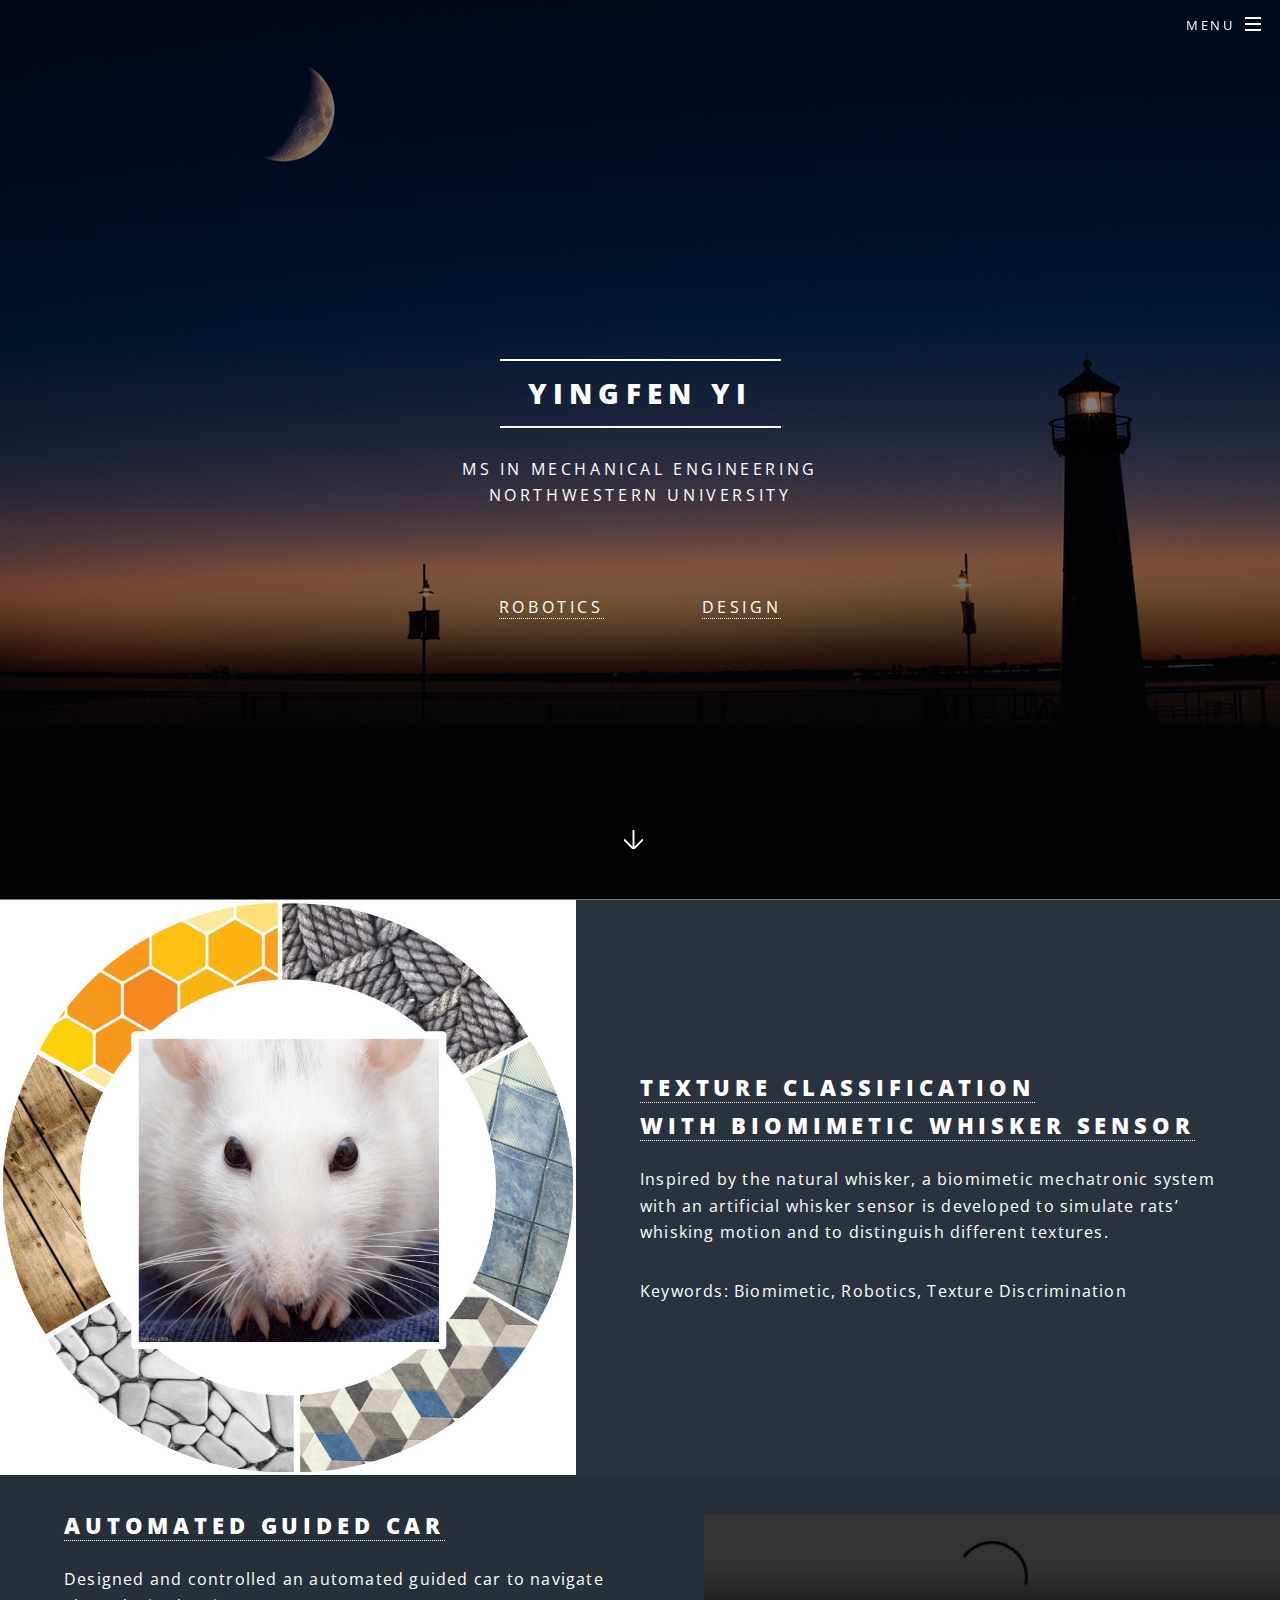
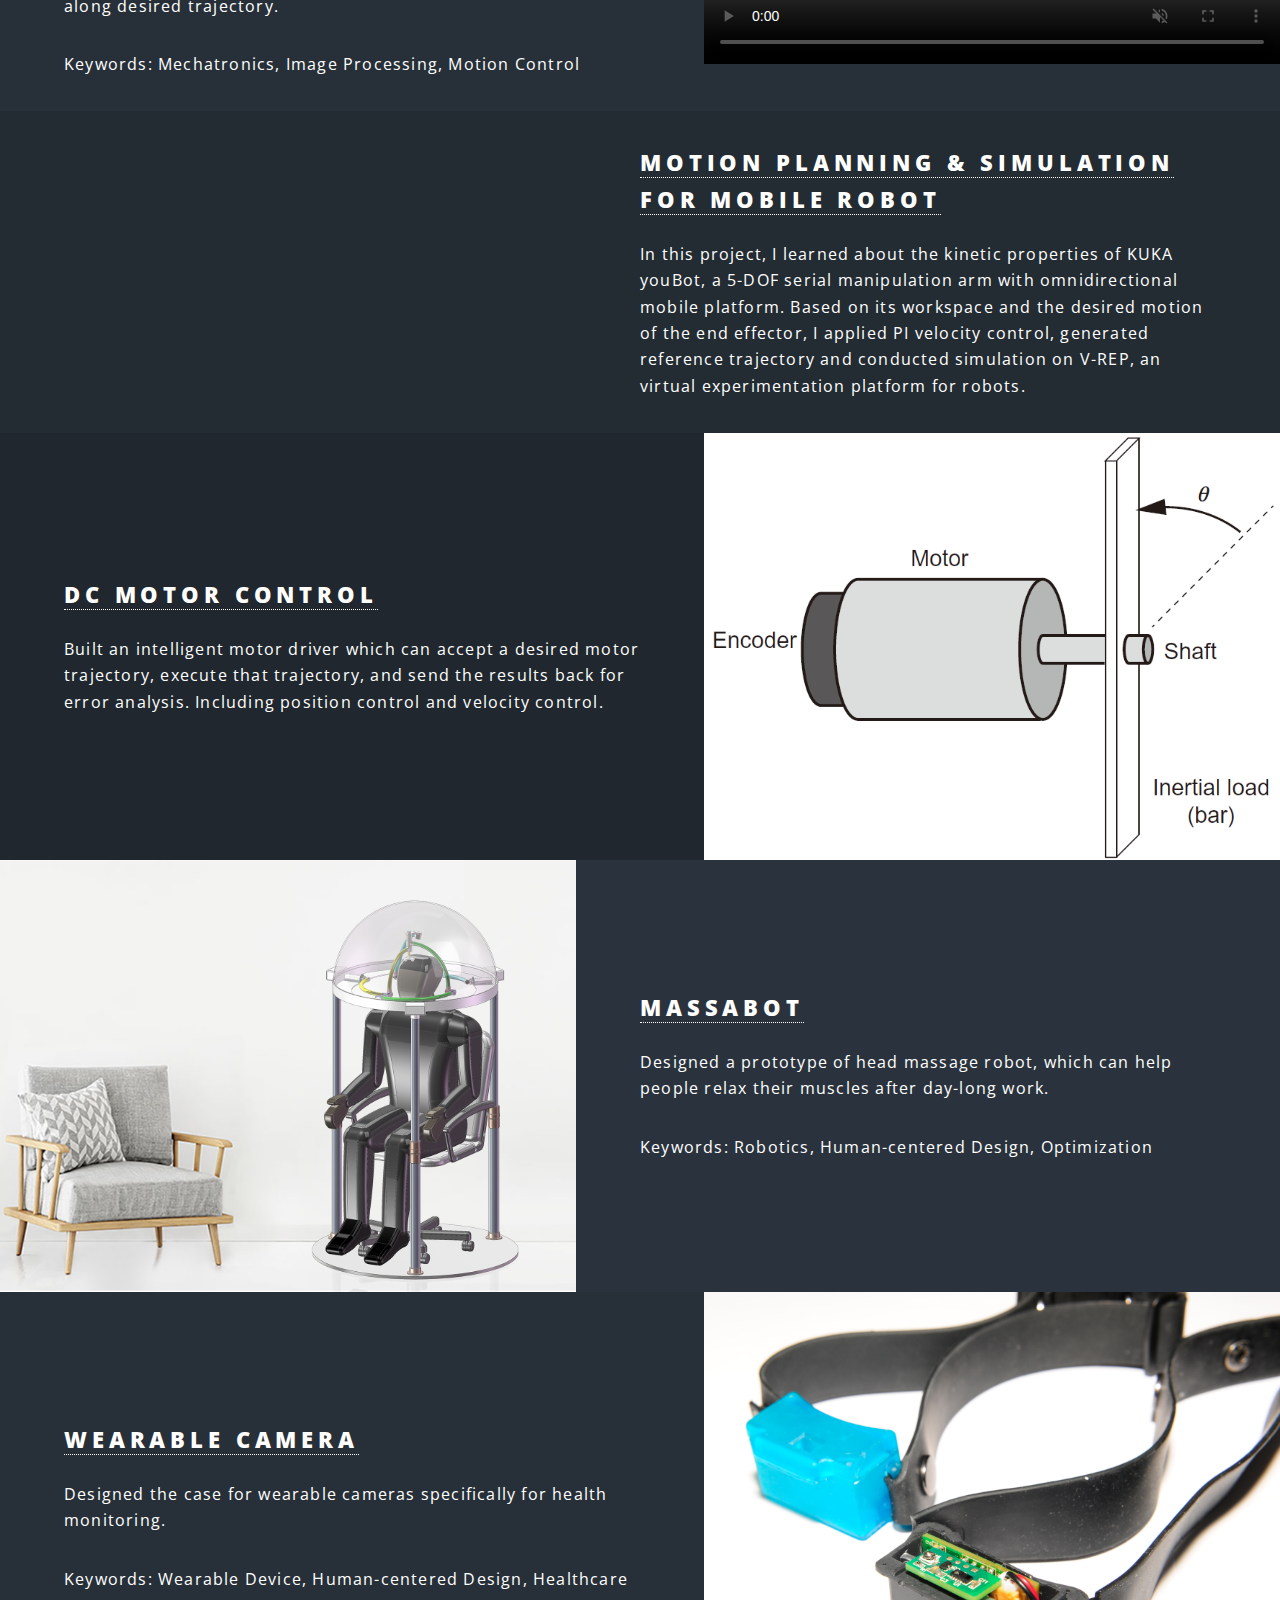
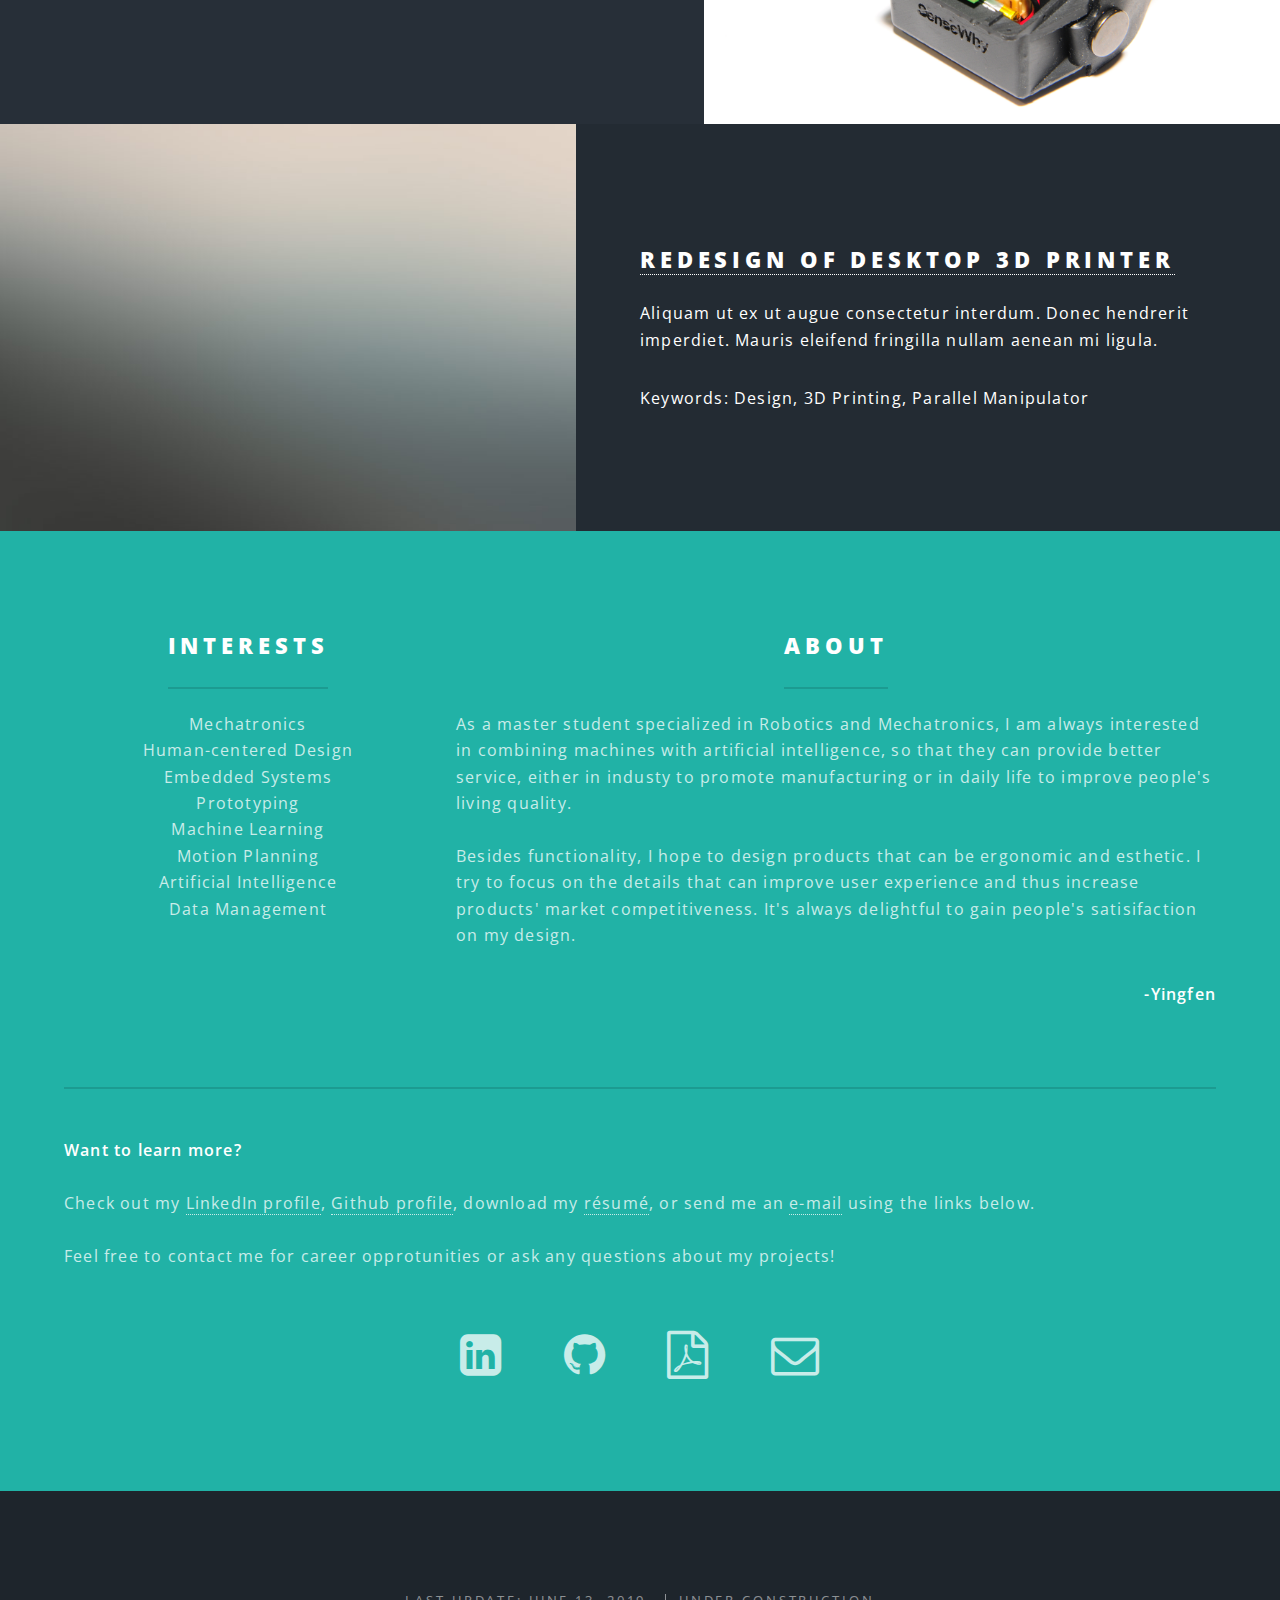
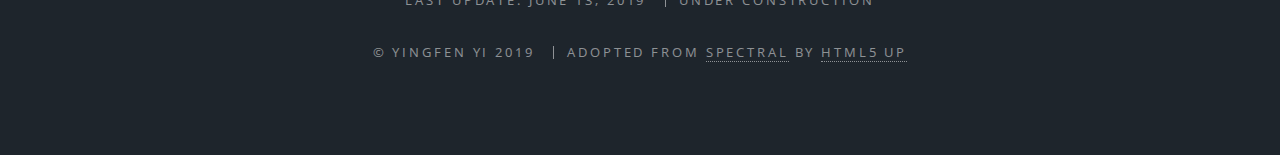
==== index.html @ 93b89b43 "3" ====
<!DOCTYPE HTML>
<!--
	Spectral by HTML5 UP
	html5up.net | @ajlkn
	Free for personal and commercial use under the CCA 3.0 license (html5up.net/license)
-->
<html>
<head>
	<title>Yingfen Yi</title>
	<meta charset="utf-8" />
	<meta name="viewport" content="width=device-width, initial-scale=1, user-scalable=no" />
	<link rel="stylesheet" href="assets/css/main.css" />
	<!-- icon -->
	<link rel="icon" href="images/favicon_blue.ico">
	<noscript><link rel="stylesheet" href="assets/css/noscript.css" /></noscript>
</head>
<body class="landing is-preload">

	<!-- Page Wrapper -->
	<div id="page-wrapper">

		<!-- Header -->
		<header id="header" class="alt">
			<h1><a href="index.html">Yingfen Yi</a></h1>
			<nav id="nav">
				<ul>
					<li class="special">
						<a href="#menu" class="menuToggle"><span>Menu</span></a>
						<div id="menu">
							<ul>
								<li><a href="#banner">Home</a></li>
								<li><a href="#Robo">Robotics</a></li>
								<li><a href="#Design">Design</a></li>
								<li><a href="#About">About</a></li>
								<li><a href="#Contact">Contact</a></li>
							</ul>
						</div>
					</li>
				</ul>
			</nav>
		</header>

		<!-- Banner -->
		<section id="banner">
			<div class="inner">
				<p><br /><br /><br /></p>
				<h2>Yingfen Yi</h2>
				<p>MS in Mechanical Engineering<br />
					<!-- Specilized in Mechatronics and Robotics<br /> -->
					Northwestern University<br /><br /><br />
				</p>
				<p><a href="#Robo">Robotics</a>&emsp;&emsp;&emsp;&emsp;&emsp;<a href="#Design">Design</a>
				</p>
			</div>
			<a href="#Robo" class="more scrolly"></a>
			<!-- <a href="#Design" class="more scrolly">Design</a> -->

		</section>

		<!-- Robo -->
		<section id="Robo" class="wrapper alt style2">
			<section class="spotlight">
				<div class="image"><img src="images/Texture/Cover.jpg" alt="" /></div>
				<div class="content">
					<h2><a href = "Texture.html">Texture Classification<br />
					with Biomimetic Whisker Sensor</a></h2>
					<p>Inspired by the natural whisker, a biomimetic mechatronic system with an artificial whisker sensor is developed to simulate rats’ whisking motion and to distinguish different textures.</p>
					<p>Keywords: Biomimetic, Robotics, Texture Discrimination</p>
				</div>
			</section>
			<section class="spotlight">
				<div class="image">
					<video width="100%" height="100%" controls muted>
						<source src="videos/overview.mp4" type="video/mp4" />
					</video>
				</div>
				<div class="content">
					<h2><a href = "AGV.html">Automated Guided Car</a></h2>
					<p>Designed and controlled an automated guided car to navigate along desired trajectory.</p>
					<p>Keywords: Mechatronics, Image Processing, Motion Control</p>
				</div>
			</section>
			<section class="spotlight">
				<div class="image">
					<iframe width="560" height="315" src="https://www.youtube.com/embed/YaVYAfL2QMs" frameborder="0" allow="accelerometer; autoplay; encrypted-media; gyroscope; picture-in-picture" allowfullscreen></iframe>
				</div>
				<div class="content">
					<h2><a href = "youBot.html">Motion Planning &amp; Simulation<br />for Mobile Robot</a></h2>
					<p>In this project, I learned about the kinetic properties of KUKA youBot, a 5-DOF serial manipulation arm with omnidirectional mobile platform. Based on its workspace and the desired motion of the end effector, I applied PI velocity control, generated reference trajectory and conducted simulation on V-REP, an virtual experimentation platform for robots.</p>
				</div>
			</section>
			<section class="spotlight">
				<div class="image"><img src="images/DC/Schematic.png" alt="" /></div><div class="content">
					<h2><a href = "DC.html">DC Motor Control</a></h2>
					<p>Built an intelligent motor driver which can accept a desired motor trajectory, execute that trajectory, and send the results back for error analysis. Including position control and velocity control.</p>
				</div>
			</section>
		</section>

		<!-- Design -->
		<section id="Design" class="wrapper alt style2">
			<section class="spotlight">
				<div class="image"><img src="images/MassaBot/MassaBot.jpg" alt="" /></div><div class="content">
					<h2><a href = "MassaBot.html">MassaBot</a></h2>
					<p>Designed a prototype of head massage robot, which can help people relax their muscles after day-long work.</p>
					<p>Keywords: Robotics, Human-centered Design, Optimization</p>
				</div>
			</section>
			<section class="spotlight">
				<div class="image"><img src="images/Camera/Cover.jpg" alt="" /></div><div class="content">
					<h2><a href = "Camera.html">Wearable Camera</a></h2>
					<p>Designed the case for wearable cameras specifically for health monitoring.</p>
					<p>Keywords: Wearable Device, Human-centered Design, Healthcare</p>
				</div>
			</section>
			<section class="spotlight">
				<div class="image"><img src="images/pic03.jpg" alt="" /></div><div class="content">
					<h2><a href = "RepRap.html">Redesign of Desktop 3D printer</a></h2>
					<p>Aliquam ut ex ut augue consectetur interdum. Donec hendrerit imperdiet. Mauris eleifend fringilla nullam aenean mi ligula.</p>
					<p>Keywords: Design, 3D Printing, Parallel Manipulator</p>
				</div>
			</section>
		</section>

		<section id="About" class="wrapper style1 special">
			<div class="inner">
				<header class="major">
					<div class="row">
						<div class="col-4 col-12-medium">
							<h2>Interests</h2>
							<p align="center">
								Mechatronics<br>
								Human-centered Design<br>
								Embedded Systems<br>
								Prototyping<br>
								Machine Learning<br>
								Motion Planning<br>
								Artificial Intelligence<br>
								Data Management
							</p>
						</div>
						<div class="col-8 col-12-medium">
							<h2>About</h2>
							<p align="left">
								As a master student specialized in Robotics and Mechatronics, I am always interested in combining machines with artificial intelligence, so that they can provide better service, either in industy to promote manufacturing or in daily life to improve people's living quality. <br><br>
								Besides functionality, I hope to design products that can be ergonomic and esthetic. I try to focus on the details that can improve user experience and thus increase products' market competitiveness. It's always delightful to gain people's satisifaction on my design.
							</p>
							<!-- for better user experience/pleasant to use them -->
							<p align="right"><b>-Yingfen</b></p>
						</div>
					</div>

					<hr />

					<p align="left" id="Contact"><b>Want to learn more?</b><br><br>
						Check out my <a href="https://www.linkedin.com/in/yingfen-yi" target="blank">LinkedIn profile</a>, <a href="https://github.com/YingfenYi/" target="blank">Github profile</a>, download my <a href="Yingfen_Resume.pdf" target="blank">résumé</a>, or send me an <a href="mailto:YingfenYi2019@u.northwestern.edu">e-mail</a> using the links below. <br><br>
						Feel free to contact me for career opprotunities or ask any questions about my projects!
					</p>

				</header>
				<ul class="icons major">
					<li><a href="https://www.linkedin.com/in/yingfen-yi" target="blank" class="icon fa-linkedin-square fa-3x"><span class="label">LinkedIn</span></a></li>
					<li><a href="https://github.com/YingfenYi/" target="blank" class="icon fa-github fa-3x"><span class="label">Github</span></a></li>
					<li><a href="Yingfen_Resume.pdf" target="blank" class="icon fa-file-pdf-o fa-3x"><span class="label">Resume</span></a></li>
					<li><a href="mailto:YingfenYi2019@u.northwestern.edu" class="icon fa-envelope-o fa-3x"><span class="label">Email</span></a></li>
				</ul>
			</div>
		</section>


		<!-- Footer -->
	<footer id="footer"><!-- 
		<ul class="icons">
			<li><a href="https://github.com/YingfenYi/" target="blank" class="icon fa-github fa-lg"><span class="label">Github</span></a></li>
			<li><a href="https://www.linkedin.com/in/yingfen-yi" target="blank" class="icon fa-linkedin fa-lg"><span class="label">LinkedIn</span></a></li>
			<li><a href="mailto:YingfenYi2019@u.northwestern.edu" class="icon fa-envelope-o fa-lg"><span class="label">Email</span></a></li>

		</ul> -->
		<ul class="copyright">
			<li>Last Update: June 13, 2019</li>
			<li>Under Construction</li>
		</ul>
		<ul class="copyright">
			<li>&copy; Yingfen Yi 2019</li>
			<li>Adopted from <a href="https://html5up.net/spectral" target="blank">SPECTRAL</a> by <a href="http://html5up.net" target="blank" >HTML5 UP</a></li>
		</ul>
	</footer>

</div>

<!-- Scripts -->
<script src="assets/js/jquery.min.js"></script>
<script src="assets/js/jquery.scrollex.min.js"></script>
<script src="assets/js/jquery.scrolly.min.js"></script>
<script src="assets/js/browser.min.js"></script>
<script src="assets/js/breakpoints.min.js"></script>
<script src="assets/js/util.js"></script>
<script src="assets/js/main.js"></script>

</body>
</html>
---- assets/css/main.css ----
@import url(font-awesome.min.css);
@import url("https://fonts.googleapis.com/css?family=Open+Sans:400,400italic,600,600italic,800,800italic");

/*
	Spectral by HTML5 UP
	html5up.net | @ajlkn
	Free for personal and commercial use under the CCA 3.0 license (html5up.net/license)
	*/

	html, body, div, span, applet, object,
	iframe, h1, h2, h3, h4, h5, h6, p, blockquote,
	pre, a, abbr, acronym, address, big, cite,
	code, del, dfn, em, img, ins, kbd, q, s, samp,
	small, strike, strong, sub, sup, tt, var, b,
	u, i, center, dl, dt, dd, ol, ul, li, fieldset,
	form, label, legend, table, caption, tbody,
	tfoot, thead, tr, th, td, article, aside,
	canvas, details, embed, figure, figcaption,
	footer, header, hgroup, menu, nav, output, ruby,
	section, summary, time, mark, audio, video {
		margin: 0;
		padding: 0;
		border: 0;
		font-size: 100%;
		font: inherit;
		vertical-align: baseline;}

		article, aside, details, figcaption, figure,
		footer, header, hgroup, menu, nav, section {
			display: block;}

			body {
				line-height: 1;
			}

			ol, ul {
				list-style: none;
			}

			blockquote, q {
				quotes: none;
			}

			blockquote:before, blockquote:after, q:before, q:after {
				content: '';
				content: none;
			}

			table {
				border-collapse: collapse;
				border-spacing: 0;
			}

			body {
				-webkit-text-size-adjust: none;
			}

			mark {
				background-color: transparent;
				color: inherit;
			}

			input::-moz-focus-inner {
				border: 0;
				padding: 0;
			}

			input, select, textarea {
				-moz-appearance: none;
				-webkit-appearance: none;
				-ms-appearance: none;
				appearance: none;
			}

			/* Basic */

			@-ms-viewport {
				width: device-width;
			}

			html {
				box-sizing: border-box;
			}

			*, *:before, *:after {
				box-sizing: inherit;
			}

			body {
				background: #2e3842;
			}

			body.is-preload *, body.is-preload *:before, body.is-preload *:after {
				-moz-animation: none !important;
				-webkit-animation: none !important;
				-ms-animation: none !important;
				animation: none !important;
				-moz-transition: none !important;
				-webkit-transition: none !important;
				-ms-transition: none !important;
				transition: none !important;
			}

			body, input, select, textarea {
				color: #fff;
				font-family: "Open Sans", Helvetica, sans-serif;
				font-size: 15pt;
				font-weight: 400;
				letter-spacing: 0.075em;
				line-height: 1.65em;
			}

			@media screen and (max-width: 1680px) {

				body, input, select, textarea {
					font-size: 13pt;
				}

			}

			@media screen and (max-width: 1280px) {

				body, input, select, textarea {
					font-size: 12pt;
				}

			}

			@media screen and (max-width: 736px) {

				body, input, select, textarea {
					font-size: 11pt;
					letter-spacing: 0.0375em;
				}

			}

			a {
				-moz-transition: color 0.2s ease, border-bottom-color 0.2s ease;
				-webkit-transition: color 0.2s ease, border-bottom-color 0.2s ease;
				-ms-transition: color 0.2s ease, border-bottom-color 0.2s ease;
				transition: color 0.2s ease, border-bottom-color 0.2s ease;
				border-bottom: dotted 1px;
				color: inherit;
				text-decoration: none;
			}

			a:hover {
				border-bottom-color: transparent;
			}

			strong, b {
				color: #fff;
				font-weight: 600;
			}

			em, i {
				font-style: italic;
			}

			p {
				margin: 0 0 2em 0;
			}

			h1, h2, h3, h4, h5, h6 {
				color: #fff;
				font-weight: 800;
				letter-spacing: 0.225em;
				line-height: 1em;
				margin: 0 0 1em 0;
				text-transform: uppercase;
			}

			h1 a, h2 a, h3 a, h4 a, h5 a, h6 a {
				color: inherit;
				text-decoration: none;
			}

			h2 {
				font-size: 1.35em;
				line-height: 1.75em;
			}

			@media screen and (max-width: 736px) {

				h2 {
					font-size: 1.1em;
					line-height: 1.65em;
				}

			}

			h3 {
				font-size: 1.15em;
				line-height: 1.75em;
			}

			@media screen and (max-width: 736px) {

				h3 {
					font-size: 1em;
					line-height: 1.65em;
				}

			}

			h4 {
				font-size: 1em;
				line-height: 1.5em;
			}

			h5 {
				font-size: 0.8em;
				line-height: 1.5em;
			}

			h6 {
				font-size: 0.7em;
				line-height: 1.5em;
			}

			sub {
				font-size: 0.8em;
				position: relative;
				top: 0.5em;
			}

			sup {
				font-size: 0.8em;
				position: relative;
				top: -0.5em;
			}

			hr {
				border: 0;
				border-bottom: solid 2px #fff;
				margin: 3em 0;
			}

			hr.major {
				margin: 4.5em 0;
			}

			blockquote {
				border-left: solid 4px #fff;
				font-style: italic;
				margin: 0 0 2em 0;
				padding: 0.5em 0 0.5em 2em;
			}

			code {
				background: rgba(144, 144, 144, 0.25);
				border-radius: 3px;
				font-family: "Courier New", monospace;
				font-size: 0.9em;
				letter-spacing: 0;
				margin: 0 0.25em;
				padding: 0.25em 0.65em;
			}

			pre {
				-webkit-overflow-scrolling: touch;
				font-family: "Courier New", monospace;
				font-size: 0.9em;
				margin: 0 0 2em 0;
			}

			pre code {
				display: block;
				line-height: 1.75em;
				padding: 1em 1.5em;
				overflow-x: auto;
			}

			.align-left {
				text-align: left;
			}

			.align-center {
				text-align: center;
			}

			.align-right {
				text-align: right;
			}

			/* Row */

			.row {
				display: flex;
				flex-wrap: wrap;
				box-sizing: border-box;
				align-items: stretch;
			}

			.row > * {
				box-sizing: border-box;
			}

			.row.gtr-uniform > * > :last-child {
				margin-bottom: 0;
			}

			.row.aln-left {
				justify-content: flex-start;
			}

			.row.aln-center {
				justify-content: center;
			}

			.row.aln-right {
				justify-content: flex-end;
			}

			.row.aln-top {
				align-items: flex-start;
			}

			.row.aln-middle {
				align-items: center;
			}

			.row.aln-bottom {
				align-items: flex-end;
			}

			.row > .imp {
				order: -1;
			}

			.row > .col-1 {
				width: 8.3333333333%;
			}

			.row > .off-1 {
				margin-left: 8.3333333333%;
			}

			.row > .col-2 {
				width: 16.6666666667%;
			}

			.row > .off-2 {
				margin-left: 16.6666666667%;
			}

			.row > .col-3 {
				width: 25%;
			}

			.row > .off-3 {
				margin-left: 25%;
			}

			.row > .col-4 {
				width: 33.3333333333%;
			}

			.row > .off-4 {
				margin-left: 33.3333333333%;
			}

			.row > .col-5 {
				width: 41.6666666667%;
			}

			.row > .off-5 {
				margin-left: 41.6666666667%;
			}

			.row > .col-6 {
				width: 50%;
			}

			.row > .off-6 {
				margin-left: 50%;
			}

			.row > .col-7 {
				width: 58.3333333333%;
			}

			.row > .off-7 {
				margin-left: 58.3333333333%;
			}

			.row > .col-8 {
				width: 66.6666666667%;
			}

			.row > .off-8 {
				margin-left: 66.6666666667%;
			}

			.row > .col-9 {
				width: 75%;
			}

			.row > .off-9 {
				margin-left: 75%;
			}

			.row > .col-10 {
				width: 83.3333333333%;
			}

			.row > .off-10 {
				margin-left: 83.3333333333%;
			}

			.row > .col-11 {
				width: 91.6666666667%;
			}

			.row > .off-11 {
				margin-left: 91.6666666667%;
			}

			.row > .col-12 {
				width: 100%;
			}

			.row > .off-12 {
				margin-left: 100%;
			}

			.row.gtr-0 {
				margin-top: 0;
				margin-left: 0em;
			}

			.row.gtr-0 > * {
				padding: 0 0 0 0em;
			}

			.row.gtr-0.gtr-uniform {
				margin-top: 0em;
			}

			.row.gtr-0.gtr-uniform > * {
				padding-top: 0em;
			}

			.row.gtr-25 {
				margin-top: 0;
				margin-left: -0.375em;
			}

			.row.gtr-25 > * {
				padding: 0 0 0 0.375em;
			}

			.row.gtr-25.gtr-uniform {
				margin-top: -0.375em;
			}

			.row.gtr-25.gtr-uniform > * {
				padding-top: 0.375em;
			}

			.row.gtr-50 {
				margin-top: 0;
				margin-left: -0.75em;
			}

			.row.gtr-50 > * {
				padding: 0 0 0 0.75em;
			}

			.row.gtr-50.gtr-uniform {
				margin-top: -0.75em;
			}

			.row.gtr-50.gtr-uniform > * {
				padding-top: 0.75em;
			}

			.row {
				margin-top: 0;
				margin-left: -1.5em;
			}

			.row > * {
				padding: 0 0 0 1.5em;
			}

			.row.gtr-uniform {
				margin-top: -1.5em;
			}

			.row.gtr-uniform > * {
				padding-top: 1.5em;
			}

			.row.gtr-150 {
				margin-top: 0;
				margin-left: -2.25em;
			}

			.row.gtr-150 > * {
				padding: 0 0 0 2.25em;
			}

			.row.gtr-150.gtr-uniform {
				margin-top: -2.25em;
			}

			.row.gtr-150.gtr-uniform > * {
				padding-top: 2.25em;
			}

			.row.gtr-200 {
				margin-top: 0;
				margin-left: -3em;
			}

			.row.gtr-200 > * {
				padding: 0 0 0 3em;
			}

			.row.gtr-200.gtr-uniform {
				margin-top: -3em;
			}

			.row.gtr-200.gtr-uniform > * {
				padding-top: 3em;
			}

			@media screen and (max-width: 1680px) {

				.row {
					display: flex;
					flex-wrap: wrap;
					box-sizing: border-box;
					align-items: stretch;
				}

				.row > * {
					box-sizing: border-box;
				}

				.row.gtr-uniform > * > :last-child {
					margin-bottom: 0;
				}

				.row.aln-left {
					justify-content: flex-start;
				}

				.row.aln-center {
					justify-content: center;
				}

				.row.aln-right {
					justify-content: flex-end;
				}

				.row.aln-top {
					align-items: flex-start;
				}

				.row.aln-middle {
					align-items: center;
				}

				.row.aln-bottom {
					align-items: flex-end;
				}

				.row > .imp-xlarge {
					order: -1;
				}

				.row > .col-1-xlarge {
					width: 8.3333333333%;
				}

				.row > .off-1-xlarge {
					margin-left: 8.3333333333%;
				}

				.row > .col-2-xlarge {
					width: 16.6666666667%;
				}

				.row > .off-2-xlarge {
					margin-left: 16.6666666667%;
				}

				.row > .col-3-xlarge {
					width: 25%;
				}

				.row > .off-3-xlarge {
					margin-left: 25%;
				}

				.row > .col-4-xlarge {
					width: 33.3333333333%;
				}

				.row > .off-4-xlarge {
					margin-left: 33.3333333333%;
				}

				.row > .col-5-xlarge {
					width: 41.6666666667%;
				}

				.row > .off-5-xlarge {
					margin-left: 41.6666666667%;
				}

				.row > .col-6-xlarge {
					width: 50%;
				}

				.row > .off-6-xlarge {
					margin-left: 50%;
				}

				.row > .col-7-xlarge {
					width: 58.3333333333%;
				}

				.row > .off-7-xlarge {
					margin-left: 58.3333333333%;
				}

				.row > .col-8-xlarge {
					width: 66.6666666667%;
				}

				.row > .off-8-xlarge {
					margin-left: 66.6666666667%;
				}

				.row > .col-9-xlarge {
					width: 75%;
				}

				.row > .off-9-xlarge {
					margin-left: 75%;
				}

				.row > .col-10-xlarge {
					width: 83.3333333333%;
				}

				.row > .off-10-xlarge {
					margin-left: 83.3333333333%;
				}

				.row > .col-11-xlarge {
					width: 91.6666666667%;
				}

				.row > .off-11-xlarge {
					margin-left: 91.6666666667%;
				}

				.row > .col-12-xlarge {
					width: 100%;
				}

				.row > .off-12-xlarge {
					margin-left: 100%;
				}

				.row.gtr-0 {
					margin-top: 0;
					margin-left: 0em;
				}

				.row.gtr-0 > * {
					padding: 0 0 0 0em;
				}

				.row.gtr-0.gtr-uniform {
					margin-top: 0em;
				}

				.row.gtr-0.gtr-uniform > * {
					padding-top: 0em;
				}

				.row.gtr-25 {
					margin-top: 0;
					margin-left: -0.375em;
				}

				.row.gtr-25 > * {
					padding: 0 0 0 0.375em;
				}

				.row.gtr-25.gtr-uniform {
					margin-top: -0.375em;
				}

				.row.gtr-25.gtr-uniform > * {
					padding-top: 0.375em;
				}

				.row.gtr-50 {
					margin-top: 0;
					margin-left: -0.75em;
				}

				.row.gtr-50 > * {
					padding: 0 0 0 0.75em;
				}

				.row.gtr-50.gtr-uniform {
					margin-top: -0.75em;
				}

				.row.gtr-50.gtr-uniform > * {
					padding-top: 0.75em;
				}

				.row {
					margin-top: 0;
					margin-left: -1.5em;
				}

				.row > * {
					padding: 0 0 0 1.5em;
				}

				.row.gtr-uniform {
					margin-top: -1.5em;
				}

				.row.gtr-uniform > * {
					padding-top: 1.5em;
				}

				.row.gtr-150 {
					margin-top: 0;
					margin-left: -2.25em;
				}

				.row.gtr-150 > * {
					padding: 0 0 0 2.25em;
				}

				.row.gtr-150.gtr-uniform {
					margin-top: -2.25em;
				}

				.row.gtr-150.gtr-uniform > * {
					padding-top: 2.25em;
				}

				.row.gtr-200 {
					margin-top: 0;
					margin-left: -3em;
				}

				.row.gtr-200 > * {
					padding: 0 0 0 3em;
				}

				.row.gtr-200.gtr-uniform {
					margin-top: -3em;
				}

				.row.gtr-200.gtr-uniform > * {
					padding-top: 3em;
				}

			}

			@media screen and (max-width: 1280px) {

				.row {
					display: flex;
					flex-wrap: wrap;
					box-sizing: border-box;
					align-items: stretch;
				}

				.row > * {
					box-sizing: border-box;
				}

				.row.gtr-uniform > * > :last-child {
					margin-bottom: 0;
				}

				.row.aln-left {
					justify-content: flex-start;
				}

				.row.aln-center {
					justify-content: center;
				}

				.row.aln-right {
					justify-content: flex-end;
				}

				.row.aln-top {
					align-items: flex-start;
				}

				.row.aln-middle {
					align-items: center;
				}

				.row.aln-bottom {
					align-items: flex-end;
				}

				.row > .imp-large {
					order: -1;
				}

				.row > .col-1-large {
					width: 8.3333333333%;
				}

				.row > .off-1-large {
					margin-left: 8.3333333333%;
				}

				.row > .col-2-large {
					width: 16.6666666667%;
				}

				.row > .off-2-large {
					margin-left: 16.6666666667%;
				}

				.row > .col-3-large {
					width: 25%;
				}

				.row > .off-3-large {
					margin-left: 25%;
				}

				.row > .col-4-large {
					width: 33.3333333333%;
				}

				.row > .off-4-large {
					margin-left: 33.3333333333%;
				}

				.row > .col-5-large {
					width: 41.6666666667%;
				}

				.row > .off-5-large {
					margin-left: 41.6666666667%;
				}

				.row > .col-6-large {
					width: 50%;
				}

				.row > .off-6-large {
					margin-left: 50%;
				}

				.row > .col-7-large {
					width: 58.3333333333%;
				}

				.row > .off-7-large {
					margin-left: 58.3333333333%;
				}

				.row > .col-8-large {
					width: 66.6666666667%;
				}

				.row > .off-8-large {
					margin-left: 66.6666666667%;
				}

				.row > .col-9-large {
					width: 75%;
				}

				.row > .off-9-large {
					margin-left: 75%;
				}

				.row > .col-10-large {
					width: 83.3333333333%;
				}

				.row > .off-10-large {
					margin-left: 83.3333333333%;
				}

				.row > .col-11-large {
					width: 91.6666666667%;
				}

				.row > .off-11-large {
					margin-left: 91.6666666667%;
				}

				.row > .col-12-large {
					width: 100%;
				}

				.row > .off-12-large {
					margin-left: 100%;
				}

				.row.gtr-0 {
					margin-top: 0;
					margin-left: 0em;
				}

				.row.gtr-0 > * {
					padding: 0 0 0 0em;
				}

				.row.gtr-0.gtr-uniform {
					margin-top: 0em;
				}

				.row.gtr-0.gtr-uniform > * {
					padding-top: 0em;
				}

				.row.gtr-25 {
					margin-top: 0;
					margin-left: -0.375em;
				}

				.row.gtr-25 > * {
					padding: 0 0 0 0.375em;
				}

				.row.gtr-25.gtr-uniform {
					margin-top: -0.375em;
				}

				.row.gtr-25.gtr-uniform > * {
					padding-top: 0.375em;
				}

				.row.gtr-50 {
					margin-top: 0;
					margin-left: -0.75em;
				}

				.row.gtr-50 > * {
					padding: 0 0 0 0.75em;
				}

				.row.gtr-50.gtr-uniform {
					margin-top: -0.75em;
				}

				.row.gtr-50.gtr-uniform > * {
					padding-top: 0.75em;
				}

				.row {
					margin-top: 0;
					margin-left: -1.5em;
				}

				.row > * {
					padding: 0 0 0 1.5em;
				}

				.row.gtr-uniform {
					margin-top: -1.5em;
				}

				.row.gtr-uniform > * {
					padding-top: 1.5em;
				}

				.row.gtr-150 {
					margin-top: 0;
					margin-left: -2.25em;
				}

				.row.gtr-150 > * {
					padding: 0 0 0 2.25em;
				}

				.row.gtr-150.gtr-uniform {
					margin-top: -2.25em;
				}

				.row.gtr-150.gtr-uniform > * {
					padding-top: 2.25em;
				}

				.row.gtr-200 {
					margin-top: 0;
					margin-left: -3em;
				}

				.row.gtr-200 > * {
					padding: 0 0 0 3em;
				}

				.row.gtr-200.gtr-uniform {
					margin-top: -3em;
				}

				.row.gtr-200.gtr-uniform > * {
					padding-top: 3em;
				}

			}

			@media screen and (max-width: 980px) {

				.row {
					display: flex;
					flex-wrap: wrap;
					box-sizing: border-box;
					align-items: stretch;
				}

				.row > * {
					box-sizing: border-box;
				}

				.row.gtr-uniform > * > :last-child {
					margin-bottom: 0;
				}

				.row.aln-left {
					justify-content: flex-start;
				}

				.row.aln-center {
					justify-content: center;
				}

				.row.aln-right {
					justify-content: flex-end;
				}

				.row.aln-top {
					align-items: flex-start;
				}

				.row.aln-middle {
					align-items: center;
				}

				.row.aln-bottom {
					align-items: flex-end;
				}

				.row > .imp-medium {
					order: -1;
				}

				.row > .col-1-medium {
					width: 8.3333333333%;
				}

				.row > .off-1-medium {
					margin-left: 8.3333333333%;
				}

				.row > .col-2-medium {
					width: 16.6666666667%;
				}

				.row > .off-2-medium {
					margin-left: 16.6666666667%;
				}

				.row > .col-3-medium {
					width: 25%;
				}

				.row > .off-3-medium {
					margin-left: 25%;
				}

				.row > .col-4-medium {
					width: 33.3333333333%;
				}

				.row > .off-4-medium {
					margin-left: 33.3333333333%;
				}

				.row > .col-5-medium {
					width: 41.6666666667%;
				}

				.row > .off-5-medium {
					margin-left: 41.6666666667%;
				}

				.row > .col-6-medium {
					width: 50%;
				}

				.row > .off-6-medium {
					margin-left: 50%;
				}

				.row > .col-7-medium {
					width: 58.3333333333%;
				}

				.row > .off-7-medium {
					margin-left: 58.3333333333%;
				}

				.row > .col-8-medium {
					width: 66.6666666667%;
				}

				.row > .off-8-medium {
					margin-left: 66.6666666667%;
				}

				.row > .col-9-medium {
					width: 75%;
				}

				.row > .off-9-medium {
					margin-left: 75%;
				}

				.row > .col-10-medium {
					width: 83.3333333333%;
				}

				.row > .off-10-medium {
					margin-left: 83.3333333333%;
				}

				.row > .col-11-medium {
					width: 91.6666666667%;
				}

				.row > .off-11-medium {
					margin-left: 91.6666666667%;
				}

				.row > .col-12-medium {
					width: 100%;
				}

				.row > .off-12-medium {
					margin-left: 100%;
				}

				.row.gtr-0 {
					margin-top: 0;
					margin-left: 0em;
				}

				.row.gtr-0 > * {
					padding: 0 0 0 0em;
				}

				.row.gtr-0.gtr-uniform {
					margin-top: 0em;
				}

				.row.gtr-0.gtr-uniform > * {
					padding-top: 0em;
				}

				.row.gtr-25 {
					margin-top: 0;
					margin-left: -0.375em;
				}

				.row.gtr-25 > * {
					padding: 0 0 0 0.375em;
				}

				.row.gtr-25.gtr-uniform {
					margin-top: -0.375em;
				}

				.row.gtr-25.gtr-uniform > * {
					padding-top: 0.375em;
				}

				.row.gtr-50 {
					margin-top: 0;
					margin-left: -0.75em;
				}

				.row.gtr-50 > * {
					padding: 0 0 0 0.75em;
				}

				.row.gtr-50.gtr-uniform {
					margin-top: -0.75em;
				}

				.row.gtr-50.gtr-uniform > * {
					padding-top: 0.75em;
				}

				.row {
					margin-top: 0;
					margin-left: -1.5em;
				}

				.row > * {
					padding: 0 0 0 1.5em;
				}

				.row.gtr-uniform {
					margin-top: -1.5em;
				}

				.row.gtr-uniform > * {
					padding-top: 1.5em;
				}

				.row.gtr-150 {
					margin-top: 0;
					margin-left: -2.25em;
				}

				.row.gtr-150 > * {
					padding: 0 0 0 2.25em;
				}

				.row.gtr-150.gtr-uniform {
					margin-top: -2.25em;
				}

				.row.gtr-150.gtr-uniform > * {
					padding-top: 2.25em;
				}

				.row.gtr-200 {
					margin-top: 0;
					margin-left: -3em;
				}

				.row.gtr-200 > * {
					padding: 0 0 0 3em;
				}

				.row.gtr-200.gtr-uniform {
					margin-top: -3em;
				}

				.row.gtr-200.gtr-uniform > * {
					padding-top: 3em;
				}

			}

			@media screen and (max-width: 736px) {

				.row {
					display: flex;
					flex-wrap: wrap;
					box-sizing: border-box;
					align-items: stretch;
				}

				.row > * {
					box-sizing: border-box;
				}

				.row.gtr-uniform > * > :last-child {
					margin-bottom: 0;
				}

				.row.aln-left {
					justify-content: flex-start;
				}

				.row.aln-center {
					justify-content: center;
				}

				.row.aln-right {
					justify-content: flex-end;
				}

				.row.aln-top {
					align-items: flex-start;
				}

				.row.aln-middle {
					align-items: center;
				}

				.row.aln-bottom {
					align-items: flex-end;
				}

				.row > .imp-small {
					order: -1;
				}

				.row > .col-1-small {
					width: 8.3333333333%;
				}

				.row > .off-1-small {
					margin-left: 8.3333333333%;
				}

				.row > .col-2-small {
					width: 16.6666666667%;
				}

				.row > .off-2-small {
					margin-left: 16.6666666667%;
				}

				.row > .col-3-small {
					width: 25%;
				}

				.row > .off-3-small {
					margin-left: 25%;
				}

				.row > .col-4-small {
					width: 33.3333333333%;
				}

				.row > .off-4-small {
					margin-left: 33.3333333333%;
				}

				.row > .col-5-small {
					width: 41.6666666667%;
				}

				.row > .off-5-small {
					margin-left: 41.6666666667%;
				}

				.row > .col-6-small {
					width: 50%;
				}

				.row > .off-6-small {
					margin-left: 50%;
				}

				.row > .col-7-small {
					width: 58.3333333333%;
				}

				.row > .off-7-small {
					margin-left: 58.3333333333%;
				}

				.row > .col-8-small {
					width: 66.6666666667%;
				}

				.row > .off-8-small {
					margin-left: 66.6666666667%;
				}

				.row > .col-9-small {
					width: 75%;
				}

				.row > .off-9-small {
					margin-left: 75%;
				}

				.row > .col-10-small {
					width: 83.3333333333%;
				}

				.row > .off-10-small {
					margin-left: 83.3333333333%;
				}

				.row > .col-11-small {
					width: 91.6666666667%;
				}

				.row > .off-11-small {
					margin-left: 91.6666666667%;
				}

				.row > .col-12-small {
					width: 100%;
				}

				.row > .off-12-small {
					margin-left: 100%;
				}

				.row.gtr-0 {
					margin-top: 0;
					margin-left: 0em;
				}

				.row.gtr-0 > * {
					padding: 0 0 0 0em;
				}

				.row.gtr-0.gtr-uniform {
					margin-top: 0em;
				}

				.row.gtr-0.gtr-uniform > * {
					padding-top: 0em;
				}

				.row.gtr-25 {
					margin-top: 0;
					margin-left: -0.375em;
				}

				.row.gtr-25 > * {
					padding: 0 0 0 0.375em;
				}

				.row.gtr-25.gtr-uniform {
					margin-top: -0.375em;
				}

				.row.gtr-25.gtr-uniform > * {
					padding-top: 0.375em;
				}

				.row.gtr-50 {
					margin-top: 0;
					margin-left: -0.75em;
				}

				.row.gtr-50 > * {
					padding: 0 0 0 0.75em;
				}

				.row.gtr-50.gtr-uniform {
					margin-top: -0.75em;
				}

				.row.gtr-50.gtr-uniform > * {
					padding-top: 0.75em;
				}

				.row {
					margin-top: 0;
					margin-left: -1.5em;
				}

				.row > * {
					padding: 0 0 0 1.5em;
				}

				.row.gtr-uniform {
					margin-top: -1.5em;
				}

				.row.gtr-uniform > * {
					padding-top: 1.5em;
				}

				.row.gtr-150 {
					margin-top: 0;
					margin-left: -2.25em;
				}

				.row.gtr-150 > * {
					padding: 0 0 0 2.25em;
				}

				.row.gtr-150.gtr-uniform {
					margin-top: -2.25em;
				}

				.row.gtr-150.gtr-uniform > * {
					padding-top: 2.25em;
				}

				.row.gtr-200 {
					margin-top: 0;
					margin-left: -3em;
				}

				.row.gtr-200 > * {
					padding: 0 0 0 3em;
				}

				.row.gtr-200.gtr-uniform {
					margin-top: -3em;
				}

				.row.gtr-200.gtr-uniform > * {
					padding-top: 3em;
				}

			}

			@media screen and (max-width: 480px) {

				.row {
					display: flex;
					flex-wrap: wrap;
					box-sizing: border-box;
					align-items: stretch;
				}

				.row > * {
					box-sizing: border-box;
				}

				.row.gtr-uniform > * > :last-child {
					margin-bottom: 0;
				}

				.row.aln-left {
					justify-content: flex-start;
				}

				.row.aln-center {
					justify-content: center;
				}

				.row.aln-right {
					justify-content: flex-end;
				}

				.row.aln-top {
					align-items: flex-start;
				}

				.row.aln-middle {
					align-items: center;
				}

				.row.aln-bottom {
					align-items: flex-end;
				}

				.row > .imp-xsmall {
					order: -1;
				}

				.row > .col-1-xsmall {
					width: 8.3333333333%;
				}

				.row > .off-1-xsmall {
					margin-left: 8.3333333333%;
				}

				.row > .col-2-xsmall {
					width: 16.6666666667%;
				}

				.row > .off-2-xsmall {
					margin-left: 16.6666666667%;
				}

				.row > .col-3-xsmall {
					width: 25%;
				}

				.row > .off-3-xsmall {
					margin-left: 25%;
				}

				.row > .col-4-xsmall {
					width: 33.3333333333%;
				}

				.row > .off-4-xsmall {
					margin-left: 33.3333333333%;
				}

				.row > .col-5-xsmall {
					width: 41.6666666667%;
				}

				.row > .off-5-xsmall {
					margin-left: 41.6666666667%;
				}

				.row > .col-6-xsmall {
					width: 50%;
				}

				.row > .off-6-xsmall {
					margin-left: 50%;
				}

				.row > .col-7-xsmall {
					width: 58.3333333333%;
				}

				.row > .off-7-xsmall {
					margin-left: 58.3333333333%;
				}

				.row > .col-8-xsmall {
					width: 66.6666666667%;
				}

				.row > .off-8-xsmall {
					margin-left: 66.6666666667%;
				}

				.row > .col-9-xsmall {
					width: 75%;
				}

				.row > .off-9-xsmall {
					margin-left: 75%;
				}

				.row > .col-10-xsmall {
					width: 83.3333333333%;
				}

				.row > .off-10-xsmall {
					margin-left: 83.3333333333%;
				}

				.row > .col-11-xsmall {
					width: 91.6666666667%;
				}

				.row > .off-11-xsmall {
					margin-left: 91.6666666667%;
				}

				.row > .col-12-xsmall {
					width: 100%;
				}

				.row > .off-12-xsmall {
					margin-left: 100%;
				}

				.row.gtr-0 {
					margin-top: 0;
					margin-left: 0em;
				}

				.row.gtr-0 > * {
					padding: 0 0 0 0em;
				}

				.row.gtr-0.gtr-uniform {
					margin-top: 0em;
				}

				.row.gtr-0.gtr-uniform > * {
					padding-top: 0em;
				}

				.row.gtr-25 {
					margin-top: 0;
					margin-left: -0.375em;
				}

				.row.gtr-25 > * {
					padding: 0 0 0 0.375em;
				}

				.row.gtr-25.gtr-uniform {
					margin-top: -0.375em;
				}

				.row.gtr-25.gtr-uniform > * {
					padding-top: 0.375em;
				}

				.row.gtr-50 {
					margin-top: 0;
					margin-left: -0.75em;
				}

				.row.gtr-50 > * {
					padding: 0 0 0 0.75em;
				}

				.row.gtr-50.gtr-uniform {
					margin-top: -0.75em;
				}

				.row.gtr-50.gtr-uniform > * {
					padding-top: 0.75em;
				}

				.row {
					margin-top: 0;
					margin-left: -1.5em;
				}

				.row > * {
					padding: 0 0 0 1.5em;
				}

				.row.gtr-uniform {
					margin-top: -1.5em;
				}

				.row.gtr-uniform > * {
					padding-top: 1.5em;
				}

				.row.gtr-150 {
					margin-top: 0;
					margin-left: -2.25em;
				}

				.row.gtr-150 > * {
					padding: 0 0 0 2.25em;
				}

				.row.gtr-150.gtr-uniform {
					margin-top: -2.25em;
				}

				.row.gtr-150.gtr-uniform > * {
					padding-top: 2.25em;
				}

				.row.gtr-200 {
					margin-top: 0;
					margin-left: -3em;
				}

				.row.gtr-200 > * {
					padding: 0 0 0 3em;
				}

				.row.gtr-200.gtr-uniform {
					margin-top: -3em;
				}

				.row.gtr-200.gtr-uniform > * {
					padding-top: 3em;
				}

			}

			/* Section/Article */

			section.special, article.special {
				text-align: center;
			}

			header p {
				color: rgba(255, 255, 255, 0.5);
				position: relative;
				top: -0.25em;
			}

			header h3 + p {
				font-size: 1.1em;
			}

			header h4 + p,
			header h5 + p,
			header h6 + p {
				font-size: 0.9em;
			}

			header.major {
				margin: 0 0 3.5em 0;
			}

			header.major h2, header.major h3, header.major h4, header.major h5, header.major h6 {
				border-bottom: solid 2px #fff;
				display: inline-block;
				padding-bottom: 1em;
				position: relative;
			}

			header.major h2:after, header.major h3:after, header.major h4:after, header.major h5:after, header.major h6:after {
				content: '';
				display: block;
				height: 1px;
			}

			header.major p {
				color: #fff;
				top: 0;
			}

			@media screen and (max-width: 736px) {

				header.major {
					margin: 0 0 2em 0;
				}

			}

			@media screen and (max-width: 980px) {

				header br {
					display: none;
				}

			}

			/* Form */

			form {
				margin: 0 0 2em 0;
			}

			label {
				color: #fff;
				display: block;
				font-size: 0.9em;
				font-weight: 600;
				margin: 0 0 1em 0;
			}

			input[type="text"],
			input[type="password"],
			input[type="email"],
			select,
			textarea {
				-moz-appearance: none;
				-webkit-appearance: none;
				-ms-appearance: none;
				appearance: none;
				background-color: rgba(144, 144, 144, 0.25);
				border-radius: 3px;
				border: none;
				color: inherit;
				display: block;
				outline: 0;
				padding: 0 1em;
				text-decoration: none;
				width: 100%;
			}

			input[type="text"]:invalid,
			input[type="password"]:invalid,
			input[type="email"]:invalid,
			select:invalid,
			textarea:invalid {
				box-shadow: none;
			}

			input[type="text"]:focus,
			input[type="password"]:focus,
			input[type="email"]:focus,
			select:focus,
			textarea:focus {
				box-shadow: 0 0 0 2px #21b2a6;
			}

			select {
				background-size: 1.25em;
				background-repeat: no-repeat;
				background-position: calc(100% - 1em) center;
				height: 2.75em;
				padding-right: 2.75em;
				text-overflow: ellipsis;
			}

			select:focus::-ms-value {
				background-color: transparent;
			}

			select::-ms-expand {
				display: none;
			}

			input[type="text"],
			input[type="password"],
			input[type="email"],
			select {
				height: 2.75em;
			}

			textarea {
				padding: 0.75em 1em;
			}

			input[type="checkbox"],
			input[type="radio"] {
				-moz-appearance: none;
				-webkit-appearance: none;
				-ms-appearance: none;
				appearance: none;
				display: block;
				float: left;
				margin-right: -2em;
				opacity: 0;
				width: 1em;
				z-index: -1;
			}

			input[type="checkbox"] + label,
			input[type="radio"] + label {
				text-decoration: none;
				color: #fff;
				cursor: pointer;
				display: inline-block;
				font-size: 1em;
				font-weight: 400;
				padding-left: 2.4em;
				padding-right: 0.75em;
				position: relative;
			}

			input[type="checkbox"] + label:before,
			input[type="radio"] + label:before {
				-moz-osx-font-smoothing: grayscale;
				-webkit-font-smoothing: antialiased;
				font-family: FontAwesome;
				font-style: normal;
				font-weight: normal;
				text-transform: none !important;
			}

			input[type="checkbox"] + label:before,
			input[type="radio"] + label:before {
				background: rgba(144, 144, 144, 0.25);
				border-radius: 3px;
				content: '';
				display: inline-block;
				height: 1.65em;
				left: 0;
				line-height: 1.58125em;
				position: absolute;
				text-align: center;
				top: 0;
				width: 1.65em;
			}

			input[type="checkbox"]:checked + label:before,
			input[type="radio"]:checked + label:before {
				background: #2e3842;
				color: #fff;
				content: '\f00c';
			}

			input[type="checkbox"]:focus + label:before,
			input[type="radio"]:focus + label:before {
				box-shadow: 0 0 0 2px #21b2a6;
			}

			input[type="checkbox"] + label:before {
				border-radius: 3px;
			}

			input[type="radio"] + label:before {
				border-radius: 100%;
			}

			::-webkit-input-placeholder {
				color: rgba(255, 255, 255, 0.5) !important;
				opacity: 1.0;
			}

			:-moz-placeholder {
				color: rgba(255, 255, 255, 0.5) !important;
				opacity: 1.0;
			}

			::-moz-placeholder {
				color: rgba(255, 255, 255, 0.5) !important;
				opacity: 1.0;
			}

			:-ms-input-placeholder {
				color: rgba(255, 255, 255, 0.5) !important;
				opacity: 1.0;
			}

			/* Box */

			.box {
				border-radius: 3px;
				border: solid 2px #fff;
				margin-bottom: 2em;
				padding: 1.5em;
			}

			.box > :last-child,
			.box > :last-child > :last-child,
			.box > :last-child > :last-child > :last-child {
				margin-bottom: 0;
			}

			.box.alt {
				border: 0;
				border-radius: 0;
				padding: 0;
			}

			/* Icon */

			.icon {
				text-decoration: none;
				border-bottom: none;
				position: relative;
			}

			.icon:before {
				-moz-osx-font-smoothing: grayscale;
				-webkit-font-smoothing: antialiased;
				font-family: FontAwesome;
				font-style: normal;
				font-weight: normal;
				text-transform: none !important;
			}

			.icon > .label {
				display: none;
			}

			.icon.major {
				-moz-transform: rotate(-45deg);
				-webkit-transform: rotate(-45deg);
				-ms-transform: rotate(-45deg);
				transform: rotate(-45deg);
				border-radius: 3px;
				border: solid 2px #fff;
				display: inline-block;
				font-size: 1.35em;
				height: calc(3em + 2px);
				line-height: 3em;
				text-align: center;
				width: calc(3em + 2px);
			}

			.icon.major:before {
				-moz-transform: rotate(45deg);
				-webkit-transform: rotate(45deg);
				-ms-transform: rotate(45deg);
				transform: rotate(45deg);
				display: inline-block;
				font-size: 1.5em;
			}

			@media screen and (max-width: 736px) {

				.icon.major {
					font-size: 1em;
				}

			}

			.icon.style1 {
				color: #00ffcc;
			}

			.icon.style2 {
				color: #00f0ff;
			}

			.icon.style3 {
				color: #76ddff;
			}

			/* Image */

			.image {
				border-radius: 3px;
				border: 0;
				display: inline-block;
				position: relative;
			}

			.image img {
				border-radius: 3px;
				display: block;
			}

			.image.left {
				float: left;
				margin: 0 2em 2em 0;
				top: 0.25em;
			}

			.image.right {
				float: right;
				margin: 0 0 2em 2em;
				top: 0.25em;
			}

			.image.left, .image.right {
				max-width: 40%;
			}

			.image.left img, .image.right img {
				width: 100%;
			}

			.image.fit {
				display: block;
				margin: 0 0 2em 0;
				width: 100%;
			}

			.image.fit img {
				width: 100%;
			}

			/* List */

			ol {
				list-style: decimal;
				margin: 0 0 2em 0;
				padding-left: 1.25em;
			}

			ol li {
				padding-left: 0.25em;
			}

			ul {
				list-style: disc;
				margin: 0 0 2em 0;
				padding-left: 1em;
			}

			ul li {
				padding-left: 0.5em;
			}

			ul.alt {
				list-style: none;
				padding-left: 0;
			}

			ul.alt li {
				border-top: solid 1px #fff;
				padding: 0.5em 0;
			}

			ul.alt li:first-child {
				border-top: 0;
				padding-top: 0;
			}

			dl {
				margin: 0 0 2em 0;
			}

			/* Actions */

			ul.actions {
				display: -moz-flex;
				display: -webkit-flex;
				display: -ms-flex;
				display: flex;
				cursor: default;
				list-style: none;
				margin-left: -1em;
				padding-left: 0;
			}

			ul.actions li {
				padding: 0 0 0 1em;
				vertical-align: middle;
			}

			ul.actions.special {
				-moz-justify-content: center;
				-webkit-justify-content: center;
				-ms-justify-content: center;
				justify-content: center;
				width: 100%;
				margin-left: 0;
			}

			ul.actions.special li:first-child {
				padding-left: 0;
			}

			ul.actions.stacked {
				-moz-flex-direction: column;
				-webkit-flex-direction: column;
				-ms-flex-direction: column;
				flex-direction: column;
				margin-left: 0;
			}

			ul.actions.stacked li {
				padding: 1em 0 0 0;
			}

			ul.actions.stacked li:first-child {
				padding-top: 0;
			}

			ul.actions.fit {
				width: calc(100% + 1em);
			}

			ul.actions.fit li {
				-moz-flex-grow: 1;
				-webkit-flex-grow: 1;
				-ms-flex-grow: 1;
				flex-grow: 1;
				-moz-flex-shrink: 1;
				-webkit-flex-shrink: 1;
				-ms-flex-shrink: 1;
				flex-shrink: 1;
				width: 100%;
			}

			ul.actions.fit li > * {
				width: 100%;
			}

			ul.actions.fit.stacked {
				width: 100%;
			}

			@media screen and (max-width: 480px) {

				ul.actions:not(.fixed) {
					-moz-flex-direction: column;
					-webkit-flex-direction: column;
					-ms-flex-direction: column;
					flex-direction: column;
					margin-left: 0;
					width: 100% !important;
				}

				ul.actions:not(.fixed) li {
					-moz-flex-grow: 1;
					-webkit-flex-grow: 1;
					-ms-flex-grow: 1;
					flex-grow: 1;
					-moz-flex-shrink: 1;
					-webkit-flex-shrink: 1;
					-ms-flex-shrink: 1;
					flex-shrink: 1;
					padding: 1em 0 0 0;
					text-align: center;
					width: 100%;
				}

				ul.actions:not(.fixed) li > * {
					width: 100%;
				}

				ul.actions:not(.fixed) li:first-child {
					padding-top: 0;
				}

				ul.actions:not(.fixed) li input[type="submit"],
				ul.actions:not(.fixed) li input[type="reset"],
				ul.actions:not(.fixed) li input[type="button"],
				ul.actions:not(.fixed) li button,
				ul.actions:not(.fixed) li .button {
					width: 100%;
				}

				ul.actions:not(.fixed) li input[type="submit"].icon:before,
				ul.actions:not(.fixed) li input[type="reset"].icon:before,
				ul.actions:not(.fixed) li input[type="button"].icon:before,
				ul.actions:not(.fixed) li button.icon:before,
				ul.actions:not(.fixed) li .button.icon:before {
					margin-left: -0.5em;
				}

			}

			/* Icons */

			ul.icons {
				cursor: default;
				list-style: none;
				padding-left: 0;
			}

			ul.icons li {
				display: inline-block;
				padding: 0 1em 0 0;
			}

			ul.icons li:last-child {
				padding-right: 0 !important;
			}

			ul.icons.major {
				padding: 1em 0;
			}

			ul.icons.major li {
				padding-right: 3.5em;
			}

			@media screen and (max-width: 736px) {

				ul.icons.major li {
					padding: 0 1em !important;
				}

			}

			/* Table */

			.table-wrapper {
				-webkit-overflow-scrolling: touch;
				overflow-x: auto;
			}

			table {
				margin: 0 0 2em 0;
				width: 100%;
			}

			table tbody tr {
				border: solid 1px #fff;
				border-left: 0;
				border-right: 0;
			}

			table tbody tr:nth-child(2n + 1) {
				background-color: rgba(144, 144, 144, 0.25);
			}

			table td {
				padding: 0.75em 0.75em;
			}

			table th {
				color: #fff;
				font-size: 0.9em;
				font-weight: 600;
				padding: 0 0.75em 0.75em 0.75em;
				text-align: left;
			}

			table thead {
				border-bottom: solid 2px #fff;
			}

			table tfoot {
				border-top: solid 2px #fff;
			}

			table.alt {
				border-collapse: separate;
			}

			table.alt tbody tr td {
				border: solid 1px #fff;
				border-left-width: 0;
				border-top-width: 0;
			}

			table.alt tbody tr td:first-child {
				border-left-width: 1px;
			}

			table.alt tbody tr:first-child td {
				border-top-width: 1px;
			}

			table.alt thead {
				border-bottom: 0;
			}

			table.alt tfoot {
				border-top: 0;
			}

			/* Button */

			input[type="submit"],
			input[type="reset"],
			input[type="button"],
			button,
			.button {
				-moz-appearance: none;
				-webkit-appearance: none;
				-ms-appearance: none;
				appearance: none;
				-moz-transition: background-color 0.2s ease-in-out, color 0.2s ease-in-out;
				-webkit-transition: background-color 0.2s ease-in-out, color 0.2s ease-in-out;
				-ms-transition: background-color 0.2s ease-in-out, color 0.2s ease-in-out;
				transition: background-color 0.2s ease-in-out, color 0.2s ease-in-out;
				background-color: transparent;
				border-radius: 3px;
				border: 0;
				box-shadow: inset 0 0 0 2px #fff;
				color: #fff;
				cursor: pointer;
				display: inline-block;
				font-size: 0.8em;
				font-weight: 600;
				height: 3.125em;
				letter-spacing: 0.225em;
				line-height: 3.125em;
				max-width: 30em;
				padding: 0 2.75em;
				text-align: center;
				text-decoration: none;
				text-transform: uppercase;
				white-space: nowrap;
				overflow: hidden;
				text-overflow: ellipsis;
			}

			input[type="submit"]:hover,
			input[type="reset"]:hover,
			input[type="button"]:hover,
			button:hover,
			.button:hover {
				background-color: rgba(144, 144, 144, 0.25);
			}

			input[type="submit"]:active,
			input[type="reset"]:active,
			input[type="button"]:active,
			button:active,
			.button:active {
				background-color: rgba(144, 144, 144, 0.5);
			}

			input[type="submit"].icon:before,
			input[type="reset"].icon:before,
			input[type="button"].icon:before,
			button.icon:before,
			.button.icon:before {
				margin-right: 0.5em;
			}

			input[type="submit"].fit,
			input[type="reset"].fit,
			input[type="button"].fit,
			button.fit,
			.button.fit {
				width: 100%;
			}

			input[type="submit"].small,
			input[type="reset"].small,
			input[type="button"].small,
			button.small,
			.button.small {
				font-size: 0.8em;
			}

			input[type="submit"].large,
			input[type="reset"].large,
			input[type="button"].large,
			button.large,
			.button.large {
				font-size: 1.35em;
			}

			input[type="submit"].primary,
			input[type="reset"].primary,
			input[type="button"].primary,
			button.primary,
			.button.primary {
				background-color: #ed4933;
				box-shadow: none !important;
				color: #ffffff !important;
			}

			input[type="submit"].primary:hover,
			input[type="reset"].primary:hover,
			input[type="button"].primary:hover,
			button.primary:hover,
			.button.primary:hover {
				background-color: #ef5e4a !important;
			}

			input[type="submit"].primary:active,
			input[type="reset"].primary:active,
			input[type="button"].primary:active,
			button.primary:active,
			.button.primary:active {
				background-color: #eb341c !important;
			}

			input[type="submit"].disabled, input[type="submit"]:disabled,
			input[type="reset"].disabled,
			input[type="reset"]:disabled,
			input[type="button"].disabled,
			input[type="button"]:disabled,
			button.disabled,
			button:disabled,
			.button.disabled,
			.button:disabled {
				pointer-events: none;
				opacity: 0.25;
			}

			@media screen and (max-width: 736px) {

				input[type="submit"],
				input[type="reset"],
				input[type="button"],
				button,
				.button {
					height: 3.75em;
					line-height: 3.75em;
				}

			}

			/* Features */

			.features {
				display: -moz-flex;
				display: -webkit-flex;
				display: -ms-flex;
				display: flex;
				-moz-flex-wrap: wrap;
				-webkit-flex-wrap: wrap;
				-ms-flex-wrap: wrap;
				flex-wrap: wrap;
				-moz-justify-content: center;
				-webkit-justify-content: center;
				-ms-justify-content: center;
				justify-content: center;
				list-style: none;
				padding: 0;
				width: 100%;
			}

			.features li {
				padding: 4em 4em 2em 6em ;
				display: block;
				position: relative;
				text-align: left;
				width: 50%;
			}

			.features li:nth-child(1) {
				background-color: rgba(0, 0, 0, 0.035);
			}

			.features li:nth-child(2) {
				background-color: rgba(0, 0, 0, 0.07);
			}

			.features li:nth-child(3) {
				background-color: rgba(0, 0, 0, 0.105);
			}

			.features li:nth-child(4) {
				background-color: rgba(0, 0, 0, 0.14);
			}

			.features li:nth-child(5) {
				background-color: rgba(0, 0, 0, 0.175);
			}

			.features li:nth-child(6) {
				background-color: rgba(0, 0, 0, 0.21);
			}

			.features li:nth-child(7) {
				background-color: rgba(0, 0, 0, 0.245);
			}

			.features li:nth-child(8) {
				background-color: rgba(0, 0, 0, 0.28);
			}

			.features li:nth-child(9) {
				background-color: rgba(0, 0, 0, 0.315);
			}

			.features li:nth-child(10) {
				background-color: rgba(0, 0, 0, 0.35);
			}

			.features li:before {
				display: block;
				color: #00ffcc;
				position: absolute;
				left: 1.75em;
				top: 2.75em;
				font-size: 1.5em;
			}

			.features li:nth-child(1) {
				border-top-left-radius: 3px;
			}

			.features li:nth-child(2) {
				border-top-right-radius: 3px;
			}

			.features li:nth-last-child(1) {
				border-bottom-right-radius: 3px;
			}

			.features li:nth-last-child(2) {
				border-bottom-left-radius: 3px;
			}

			@media screen and (max-width: 980px) {

				.features li {
					padding: 3em 2em 1em 2em ;
					text-align: center;
				}

				.features li:before {
					left: 0;
					margin: 0 0 1em 0;
					position: relative;
					top: 0;
				}

			}

			@media screen and (max-width: 736px) {

				.features li {
					padding: 3em 0 1em 0 ;
					background-color: transparent !important;
					border-top: solid 2px #fff;
					width: 100%;
				}

				.features li:first-child {
					border-top: 0;
				}

			}

			/* Spotlight */

			.spotlight {
				-moz-align-items: center;
				-webkit-align-items: center;
				-ms-align-items: center;
				align-items: center;
				display: -moz-flex;
				display: -webkit-flex;
				display: -ms-flex;
				display: flex;
			}

			.spotlight .image {
				-moz-order: 1;
				-webkit-order: 1;
				-ms-order: 1;
				order: 1;
				border-radius: 0;
				width: 40%;
			}

			.spotlight .image img {
				border-radius: 0;
				width: 100%;
			}

			.spotlight .content {
				padding: 2em 4em 0.1em 4em ;
				-moz-order: 2;
				-webkit-order: 2;
				-ms-order: 2;
				order: 2;
				max-width: 48em;
				width: 60%;
			}

			.spotlight:nth-child(2n) {
				-moz-flex-direction: row-reverse;
				-webkit-flex-direction: row-reverse;
				-ms-flex-direction: row-reverse;
				flex-direction: row-reverse;
			}

			.spotlight:nth-child(1) {
				background-color: rgba(0, 0, 0, 0.075);
			}

			.spotlight:nth-child(2) {
				background-color: rgba(0, 0, 0, 0.15);
			}

			.spotlight:nth-child(3) {
				background-color: rgba(0, 0, 0, 0.225);
			}

			.spotlight:nth-child(4) {
				background-color: rgba(0, 0, 0, 0.3);
			}

			.spotlight:nth-child(5) {
				background-color: rgba(0, 0, 0, 0.375);
			}

			.spotlight:nth-child(6) {
				background-color: rgba(0, 0, 0, 0.45);
			}

			.spotlight:nth-child(7) {
				background-color: rgba(0, 0, 0, 0.525);
			}

			.spotlight:nth-child(8) {
				background-color: rgba(0, 0, 0, 0.6);
			}

			.spotlight:nth-child(9) {
				background-color: rgba(0, 0, 0, 0.675);
			}

			.spotlight:nth-child(10) {
				background-color: rgba(0, 0, 0, 0.75);
			}

			@media screen and (max-width: 1280px) {

				.spotlight .image {
					width: 45%;
				}

				.spotlight .content {
					width: 55%;
				}

			}

			@media screen and (max-width: 980px) {

				.spotlight {
					display: block;
				}

				.spotlight br {
					display: none;
				}

				.spotlight .image {
					width: 100%;
				}

				.spotlight .content {
					padding: 4em 3em 2em 3em ;
					max-width: none;
					text-align: center;
					width: 100%;
				}

			}

			@media screen and (max-width: 736px) {

				.spotlight .content {
					padding: 3em 2em 1em 2em ;
				}

			}

			/* Wrapper */

			.wrapper {
				padding: 6em 0 4em 0 ;
			}

			.wrapper > .inner {
				width: 60em;
				margin: 0 auto;
			}

			@media screen and (max-width: 1280px) {

				.wrapper > .inner {
					width: 90%;
				}

			}

			@media screen and (max-width: 980px) {

				.wrapper > .inner {
					width: 100%;
				}

			}

			.wrapper.alt {
				padding: 0;
			}

			.wrapper.style1 {
				background-color: #21b2a6;
				color: #c8ece9;
			}

			.wrapper.style1 strong, .wrapper.style1 b {
				color: #ffffff;
			}

			.wrapper.style1 h2, .wrapper.style1 h3, .wrapper.style1 h4, .wrapper.style1 h5, .wrapper.style1 h6 {
				color: #ffffff;
			}

			.wrapper.style1 hr {
				border-color: rgba(0, 0, 0, 0.125);
			}

			.wrapper.style1 blockquote {
				border-color: rgba(0, 0, 0, 0.125);
			}

			.wrapper.style1 code {
				background: rgba(255, 255, 255, 0.075);
			}

			.wrapper.style1 header p {
				color: #a6e0db;
			}

			.wrapper.style1 header.major h2, .wrapper.style1 header.major h3, .wrapper.style1 header.major h4, .wrapper.style1 header.major h5, .wrapper.style1 header.major h6 {
				border-color: rgba(0, 0, 0, 0.125);
			}

			.wrapper.style1 header.major p {
				color: #c8ece9;
			}

			.wrapper.style1 label {
				color: #ffffff;
			}

			.wrapper.style1 input[type="text"],
			.wrapper.style1 input[type="password"],
			.wrapper.style1 input[type="email"],
			.wrapper.style1 select,
			.wrapper.style1 textarea {
				background-color: rgba(255, 255, 255, 0.075);
			}

			.wrapper.style1 select {
				background-image: url("data:image/svg+xml;charset=utf8,%3Csvg xmlns='http://www.w3.org/2000/svg' width='40' height='40' preserveAspectRatio='none' viewBox='0 0 40 40'%3E%3Cpath d='M9.4,12.3l10.4,10.4l10.4-10.4c0.2-0.2,0.5-0.4,0.9-0.4c0.3,0,0.6,0.1,0.9,0.4l3.3,3.3c0.2,0.2,0.4,0.5,0.4,0.9 c0,0.4-0.1,0.6-0.4,0.9L20.7,31.9c-0.2,0.2-0.5,0.4-0.9,0.4c-0.3,0-0.6-0.1-0.9-0.4L4.3,17.3c-0.2-0.2-0.4-0.5-0.4-0.9 c0-0.4,0.1-0.6,0.4-0.9l3.3-3.3c0.2-0.2,0.5-0.4,0.9-0.4S9.1,12.1,9.4,12.3z' fill='rgba(0, 0, 0, 0.125)' /%3E%3C/svg%3E");
			}

			.wrapper.style1 select option {
				color: #ffffff;
				background: #21b2a6;
			}

			.wrapper.style1 input[type="checkbox"] + label,
			.wrapper.style1 input[type="radio"] + label {
				color: #c8ece9;
			}

			.wrapper.style1 input[type="checkbox"] + label:before,
			.wrapper.style1 input[type="radio"] + label:before {
				background: rgba(255, 255, 255, 0.075);
			}

			.wrapper.style1 input[type="checkbox"]:checked + label:before,
			.wrapper.style1 input[type="radio"]:checked + label:before {
				background: #ffffff;
				color: #21b2a6;
			}

			.wrapper.style1 ::-webkit-input-placeholder {
				color: #a6e0db !important;
			}

			.wrapper.style1 :-moz-placeholder {
				color: #a6e0db !important;
			}

			.wrapper.style1 ::-moz-placeholder {
				color: #a6e0db !important;
			}

			.wrapper.style1 :-ms-input-placeholder {
				color: #a6e0db !important;
			}

			.wrapper.style1 .formerize-placeholder {
				color: #a6e0db !important;
			}

			.wrapper.style1 .icon.major {
				border-color: rgba(0, 0, 0, 0.125);
			}

			.wrapper.style1 ul.alt li {
				border-color: rgba(0, 0, 0, 0.125);
			}

			.wrapper.style1 table tbody tr {
				border-color: rgba(0, 0, 0, 0.125);
			}

			.wrapper.style1 table tbody tr:nth-child(2n + 1) {
				background-color: rgba(255, 255, 255, 0.075);
			}

			.wrapper.style1 table th {
				color: #ffffff;
			}

			.wrapper.style1 table thead {
				border-color: rgba(0, 0, 0, 0.125);
			}

			.wrapper.style1 table tfoot {
				border-color: rgba(0, 0, 0, 0.125);
			}

			.wrapper.style1 table.alt tbody tr td {
				border-color: rgba(0, 0, 0, 0.125);
			}

			.wrapper.style1 input[type="submit"],
			.wrapper.style1 input[type="reset"],
			.wrapper.style1 input[type="button"],
			.wrapper.style1 button,
			.wrapper.style1 .button {
				box-shadow: inset 0 0 0 2px rgba(0, 0, 0, 0.125);
				color: #ffffff;
			}

			.wrapper.style1 input[type="submit"]:hover,
			.wrapper.style1 input[type="reset"]:hover,
			.wrapper.style1 input[type="button"]:hover,
			.wrapper.style1 button:hover,
			.wrapper.style1 .button:hover {
				background-color: rgba(255, 255, 255, 0.075);
			}

			.wrapper.style1 input[type="submit"]:active,
			.wrapper.style1 input[type="reset"]:active,
			.wrapper.style1 input[type="button"]:active,
			.wrapper.style1 button:active,
			.wrapper.style1 .button:active {
				background-color: rgba(255, 255, 255, 0.2);
			}

			@media screen and (max-width: 736px) {

				.wrapper.style1 .features li {
					border-top-color: rgba(0, 0, 0, 0.125);
				}

			}

			.wrapper.style2 {
				background-color: #2e3842;
			}

			.wrapper.style3 {
				background-color: #505393;
				color: #d3d4e4;
			}

			.wrapper.style3 strong, .wrapper.style3 b {
				color: #ffffff;
			}

			.wrapper.style3 h2, .wrapper.style3 h3, .wrapper.style3 h4, .wrapper.style3 h5, .wrapper.style3 h6 {
				color: #ffffff;
			}

			.wrapper.style3 hr {
				border-color: rgba(0, 0, 0, 0.125);
			}

			.wrapper.style3 blockquote {
				border-color: rgba(0, 0, 0, 0.125);
			}

			.wrapper.style3 code {
				background: rgba(255, 255, 255, 0.075);
			}

			.wrapper.style3 header p {
				color: #b9bad4;
			}

			.wrapper.style3 header.major h2, .wrapper.style3 header.major h3, .wrapper.style3 header.major h4, .wrapper.style3 header.major h5, .wrapper.style3 header.major h6 {
				border-color: rgba(0, 0, 0, 0.125);
			}

			.wrapper.style3 header.major p {
				color: #d3d4e4;
			}

			.wrapper.style3 label {
				color: #ffffff;
			}

			.wrapper.style3 input[type="text"],
			.wrapper.style3 input[type="password"],
			.wrapper.style3 input[type="email"],
			.wrapper.style3 select,
			.wrapper.style3 textarea {
				background-color: rgba(255, 255, 255, 0.075);
			}

			.wrapper.style3 select {
				background-image: url("data:image/svg+xml;charset=utf8,%3Csvg xmlns='http://www.w3.org/2000/svg' width='40' height='40' preserveAspectRatio='none' viewBox='0 0 40 40'%3E%3Cpath d='M9.4,12.3l10.4,10.4l10.4-10.4c0.2-0.2,0.5-0.4,0.9-0.4c0.3,0,0.6,0.1,0.9,0.4l3.3,3.3c0.2,0.2,0.4,0.5,0.4,0.9 c0,0.4-0.1,0.6-0.4,0.9L20.7,31.9c-0.2,0.2-0.5,0.4-0.9,0.4c-0.3,0-0.6-0.1-0.9-0.4L4.3,17.3c-0.2-0.2-0.4-0.5-0.4-0.9 c0-0.4,0.1-0.6,0.4-0.9l3.3-3.3c0.2-0.2,0.5-0.4,0.9-0.4S9.1,12.1,9.4,12.3z' fill='rgba(0, 0, 0, 0.125)' /%3E%3C/svg%3E");
			}

			.wrapper.style3 select option {
				color: #ffffff;
				background: #505393;
			}

			.wrapper.style3 input[type="checkbox"] + label,
			.wrapper.style3 input[type="radio"] + label {
				color: #d3d4e4;
			}

			.wrapper.style3 input[type="checkbox"] + label:before,
			.wrapper.style3 input[type="radio"] + label:before {
				background: rgba(255, 255, 255, 0.075);
			}

			.wrapper.style3 input[type="checkbox"]:checked + label:before,
			.wrapper.style3 input[type="radio"]:checked + label:before {
				background: #ffffff;
				color: #505393;
			}

			.wrapper.style3 ::-webkit-input-placeholder {
				color: #b9bad4 !important;
			}

			.wrapper.style3 :-moz-placeholder {
				color: #b9bad4 !important;
			}

			.wrapper.style3 ::-moz-placeholder {
				color: #b9bad4 !important;
			}

			.wrapper.style3 :-ms-input-placeholder {
				color: #b9bad4 !important;
			}

			.wrapper.style3 .formerize-placeholder {
				color: #b9bad4 !important;
			}

			.wrapper.style3 .icon.major {
				border-color: rgba(0, 0, 0, 0.125);
			}

			.wrapper.style3 ul.alt li {
				border-color: rgba(0, 0, 0, 0.125);
			}

			.wrapper.style3 table tbody tr {
				border-color: rgba(0, 0, 0, 0.125);
			}

			.wrapper.style3 table tbody tr:nth-child(2n + 1) {
				background-color: rgba(255, 255, 255, 0.075);
			}

			.wrapper.style3 table th {
				color: #ffffff;
			}

			.wrapper.style3 table thead {
				border-color: rgba(0, 0, 0, 0.125);
			}

			.wrapper.style3 table tfoot {
				border-color: rgba(0, 0, 0, 0.125);
			}

			.wrapper.style3 table.alt tbody tr td {
				border-color: rgba(0, 0, 0, 0.125);
			}

			.wrapper.style3 input[type="submit"],
			.wrapper.style3 input[type="reset"],
			.wrapper.style3 input[type="button"],
			.wrapper.style3 button,
			.wrapper.style3 .button {
				box-shadow: inset 0 0 0 2px rgba(0, 0, 0, 0.125);
				color: #ffffff;
			}

			.wrapper.style3 input[type="submit"]:hover,
			.wrapper.style3 input[type="reset"]:hover,
			.wrapper.style3 input[type="button"]:hover,
			.wrapper.style3 button:hover,
			.wrapper.style3 .button:hover {
				background-color: rgba(255, 255, 255, 0.075);
			}

			.wrapper.style3 input[type="submit"]:active,
			.wrapper.style3 input[type="reset"]:active,
			.wrapper.style3 input[type="button"]:active,
			.wrapper.style3 button:active,
			.wrapper.style3 .button:active {
				background-color: rgba(255, 255, 255, 0.2);
			}

			@media screen and (max-width: 736px) {

				.wrapper.style3 .features li {
					border-top-color: rgba(0, 0, 0, 0.125);
				}

			}

			.wrapper.style4 {
				background-color: transparent;
			}

			.wrapper.style5 {
				background-color: #ffffff;
				color: #4E4852;
			}

			.wrapper.style5 strong, .wrapper.style5 b {
				color: #2E3842;
			}

			.wrapper.style5 h2, .wrapper.style5 h3, .wrapper.style5 h4, .wrapper.style5 h5, .wrapper.style5 h6 {
				color: #2E3842;
			}

			.wrapper.style5 hr {
				border-color: #dfdfdf;
			}

			.wrapper.style5 blockquote {
				border-color: #dfdfdf;
			}

			.wrapper.style5 code {
				background: rgba(0, 0, 0, 0.0375);
			}

			.wrapper.style5 header p {
				color: #8E8892;
			}

			.wrapper.style5 header.major h2, .wrapper.style5 header.major h3, .wrapper.style5 header.major h4, .wrapper.style5 header.major h5, .wrapper.style5 header.major h6 {
				border-color: #dfdfdf;
			}

			.wrapper.style5 header.major p {
				color: #4E4852;
			}

			.wrapper.style5 label {
				color: #2E3842;
			}

			.wrapper.style5 input[type="text"],
			.wrapper.style5 input[type="password"],
			.wrapper.style5 input[type="email"],
			.wrapper.style5 select,
			.wrapper.style5 textarea {
				background-color: rgba(0, 0, 0, 0.0375);
			}

			.wrapper.style5 select {
				background-image: url("data:image/svg+xml;charset=utf8,%3Csvg xmlns='http://www.w3.org/2000/svg' width='40' height='40' preserveAspectRatio='none' viewBox='0 0 40 40'%3E%3Cpath d='M9.4,12.3l10.4,10.4l10.4-10.4c0.2-0.2,0.5-0.4,0.9-0.4c0.3,0,0.6,0.1,0.9,0.4l3.3,3.3c0.2,0.2,0.4,0.5,0.4,0.9 c0,0.4-0.1,0.6-0.4,0.9L20.7,31.9c-0.2,0.2-0.5,0.4-0.9,0.4c-0.3,0-0.6-0.1-0.9-0.4L4.3,17.3c-0.2-0.2-0.4-0.5-0.4-0.9 c0-0.4,0.1-0.6,0.4-0.9l3.3-3.3c0.2-0.2,0.5-0.4,0.9-0.4S9.1,12.1,9.4,12.3z' fill='%23dfdfdf' /%3E%3C/svg%3E");
			}

			.wrapper.style5 select option {
				color: #2E3842;
				background: #ffffff;
			}

			.wrapper.style5 input[type="checkbox"] + label,
			.wrapper.style5 input[type="radio"] + label {
				color: #4E4852;
			}

			.wrapper.style5 input[type="checkbox"] + label:before,
			.wrapper.style5 input[type="radio"] + label:before {
				background: rgba(0, 0, 0, 0.0375);
			}

			.wrapper.style5 input[type="checkbox"]:checked + label:before,
			.wrapper.style5 input[type="radio"]:checked + label:before {
				background: #2E3842;
				color: #ffffff;
			}

			.wrapper.style5 ::-webkit-input-placeholder {
				color: #8E8892 !important;
			}

			.wrapper.style5 :-moz-placeholder {
				color: #8E8892 !important;
			}

			.wrapper.style5 ::-moz-placeholder {
				color: #8E8892 !important;
			}

			.wrapper.style5 :-ms-input-placeholder {
				color: #8E8892 !important;
			}

			.wrapper.style5 .formerize-placeholder {
				color: #8E8892 !important;
			}

			.wrapper.style5 .icon.major {
				border-color: #dfdfdf;
			}

			.wrapper.style5 ul.alt li {
				border-color: #dfdfdf;
			}

			.wrapper.style5 table tbody tr {
				border-color: #dfdfdf;
			}

			.wrapper.style5 table tbody tr:nth-child(2n + 1) {
				background-color: rgba(0, 0, 0, 0.0375);
			}

			.wrapper.style5 table th {
				color: #2E3842;
			}

			.wrapper.style5 table thead {
				border-color: #dfdfdf;
			}

			.wrapper.style5 table tfoot {
				border-color: #dfdfdf;
			}

			.wrapper.style5 table.alt tbody tr td {
				border-color: #dfdfdf;
			}

			.wrapper.style5 input[type="submit"],
			.wrapper.style5 input[type="reset"],
			.wrapper.style5 input[type="button"],
			.wrapper.style5 button,
			.wrapper.style5 .button {
				box-shadow: inset 0 0 0 2px #dfdfdf;
				color: #2E3842;
			}

			.wrapper.style5 input[type="submit"]:hover,
			.wrapper.style5 input[type="reset"]:hover,
			.wrapper.style5 input[type="button"]:hover,
			.wrapper.style5 button:hover,
			.wrapper.style5 .button:hover {
				background-color: rgba(0, 0, 0, 0.0375);
			}

			.wrapper.style5 input[type="submit"]:active,
			.wrapper.style5 input[type="reset"]:active,
			.wrapper.style5 input[type="button"]:active,
			.wrapper.style5 button:active,
			.wrapper.style5 .button:active {
				background-color: rgba(0, 0, 0, 0.1);
			}

			@media screen and (max-width: 736px) {

				.wrapper.style5 .features li {
					border-top-color: #dfdfdf;
				}

			}

			@media screen and (max-width: 980px) {

				.wrapper {
					padding: 4em 3em 2em 3em ;
				}

			}

			@media screen and (max-width: 736px) {

				.wrapper {
					padding: 3em 2em 1em 2em ;
				}

			}

			/* Page Wrapper + Menu */

			#page-wrapper {
				-moz-transition: opacity 0.5s ease;
				-webkit-transition: opacity 0.5s ease;
				-ms-transition: opacity 0.5s ease;
				transition: opacity 0.5s ease;
				opacity: 1;
				padding-top: 3em;
			}

			#page-wrapper:before {
				background: rgba(0, 0, 0, 0);
				content: '';
				display: block;
				display: none;
				height: 100%;
				left: 0;
				position: fixed;
				top: 0;
				width: 100%;
				z-index: 10001;
			}

			#menu {
				-moz-transform: translateX(20em);
				-webkit-transform: translateX(20em);
				-ms-transform: translateX(20em);
				transform: translateX(20em);
				-moz-transition: -moz-transform 0.5s ease;
				-webkit-transition: -webkit-transform 0.5s ease;
				-ms-transition: -ms-transform 0.5s ease;
				transition: transform 0.5s ease;
				-webkit-overflow-scrolling: touch;
				background: #21b2a6;
				color: #ffffff;
				height: 100%;
				max-width: 80%;
				overflow-y: auto;
				padding: 3em 2em;
				position: fixed;
				right: 0;
				top: 0;
				width: 20em;
				z-index: 10002;
			}

			#menu ul {
				list-style: none;
				padding: 0;
			}

			#menu ul > li {
				border-top: solid 1px rgba(0, 0, 0, 0.125);
				margin: 0.5em 0 0 0;
				padding: 0.5em 0 0 0;
			}

			#menu ul > li:first-child {
				border-top: 0 !important;
				margin-top: 0 !important;
				padding-top: 0 !important;
			}

			#menu ul > li > a {
				border: 0;
				color: inherit;
				display: block;
				font-size: 0.8em;
				letter-spacing: 0.225em;
				outline: 0;
				text-decoration: none;
				text-transform: uppercase;
			}

			@media screen and (max-width: 736px) {

				#menu ul > li > a {
					line-height: 3em;
				}

			}

			#menu .close {
				background-image: url("images/close.svg");
				background-position: 4.85em 1em;
				background-repeat: no-repeat;
				border: 0;
				cursor: pointer;
				display: block;
				height: 3em;
				position: absolute;
				right: 0;
				top: 0;
				vertical-align: middle;
				width: 7em;
			}

			@media screen and (max-width: 736px) {

				#menu {
					padding: 3em 1.5em;
				}

			}

			body.is-menu-visible #page-wrapper {
				opacity: 0.35;
			}

			body.is-menu-visible #page-wrapper:before {
				display: block;
			}

			body.is-menu-visible #menu {
				-moz-transform: translateX(0);
				-webkit-transform: translateX(0);
				-ms-transform: translateX(0);
				transform: translateX(0);
			}

			/* Header */

			#header {
				-moz-transition: background-color 0.2s ease;
				-webkit-transition: background-color 0.2s ease;
				-ms-transition: background-color 0.2s ease;
				transition: background-color 0.2s ease;
				background: #2e3842;
				height: 3em;
				left: 0;
				line-height: 3em;
				position: fixed;
				top: 0;
				width: 100%;
				z-index: 10000;
			}

			#header h1 {
				-moz-transition: opacity 0.2s ease;
				-webkit-transition: opacity 0.2s ease;
				-ms-transition: opacity 0.2s ease;
				transition: opacity 0.2s ease;
				height: inherit;
				left: 1.25em;
				line-height: inherit;
				position: absolute;
				top: 0;
			}

			#header h1 a {
				border: 0;
				display: block;
				height: inherit;
				line-height: inherit;
			}

			@media screen and (max-width: 736px) {

				#header h1 a {
					font-size: 0.8em;
				}

			}

			#header nav {
				height: inherit;
				line-height: inherit;
				position: absolute;
				right: 0;
				top: 0;
			}

			#header nav > ul {
				list-style: none;
				margin: 0;
				padding: 0;
				white-space: nowrap;
			}

			#header nav > ul > li {
				display: inline-block;
				padding: 0;
			}

			#header nav > ul > li > a {
				border: 0;
				color: #fff;
				display: block;
				font-size: 0.8em;
				letter-spacing: 0.225em;
				padding: 0 1.5em;
				text-transform: uppercase;
			}

			#header nav > ul > li > a.menuToggle {
				outline: 0;
				position: relative;
			}

			#header nav > ul > li > a.menuToggle:after {
				background-image: url("images/bars.svg");
				background-position: right center;
				background-repeat: no-repeat;
				content: '';
				display: inline-block;
				height: 3.75em;
				vertical-align: top;
				width: 2em;
			}

			@media screen and (max-width: 736px) {

				#header nav > ul > li > a.menuToggle {
					padding: 0 1.5em;
				}

				#header nav > ul > li > a.menuToggle span {
					display: none;
				}

			}

			@media screen and (max-width: 736px) {

				#header nav > ul > li > a {
					padding: 0 0 0 1.5em;
				}

			}

			#header nav > ul > li:first-child {
				margin-left: 0;
			}

			#header.alt {
				background: transparent;
			}

			#header.alt h1 {
				pointer-events: none;
				opacity: 0;
			}

			/* Banner */

			#banner {
				display: -moz-flex;
				display: -webkit-flex;
				display: -ms-flex;
				display: flex;
				-moz-flex-direction: column;
				-webkit-flex-direction: column;
				-ms-flex-direction: column;
				flex-direction: column;
				-moz-justify-content: center;
				-webkit-justify-content: center;
				-ms-justify-content: center;
				justify-content: center;
				cursor: default;
				height: 100vh;
				min-height: 35em;
				overflow: hidden;
				position: relative;
				text-align: center;
			}

			#banner h2 {
				-moz-transform: scale(1);
				-webkit-transform: scale(1);
				-ms-transform: scale(1);
				transform: scale(1);
				-moz-transition: -moz-transform 0.5s ease, opacity 0.5s ease;
				-webkit-transition: -webkit-transform 0.5s ease, opacity 0.5s ease;
				-ms-transition: -ms-transform 0.5s ease, opacity 0.5s ease;
				transition: transform 0.5s ease, opacity 0.5s ease;
				display: inline-block;
				font-size: 1.75em;
				opacity: 1;
				padding: 0.35em 1em;
				position: relative;
				z-index: 1;
			}

			#banner h2:before, #banner h2:after {
				-moz-transition: width 0.85s ease;
				-webkit-transition: width 0.85s ease;
				-ms-transition: width 0.85s ease;
				transition: width 0.85s ease;
				-moz-transition-delay: 0.25s;
				-webkit-transition-delay: 0.25s;
				-ms-transition-delay: 0.25s;
				transition-delay: 0.25s;
				background: #fff;
				content: '';
				display: block;
				height: 2px;
				position: absolute;
				width: 100%;
			}

			#banner h2:before {
				top: 0;
				left: 0;
			}

			#banner h2:after {
				bottom: 0;
				right: 0;
			}

			#banner p {
				letter-spacing: 0.225em;
				text-transform: uppercase;
			}

			#banner p a {
				color: inherit;
			}

			#banner .more {
				-moz-transition: -moz-transform 0.75s ease, opacity 0.75s ease;
				-webkit-transition: -webkit-transform 0.75s ease, opacity 0.75s ease;
				-ms-transition: -ms-transform 0.75s ease, opacity 0.75s ease;
				transition: transform 0.75s ease, opacity 0.75s ease;
				-moz-transition-delay: 3.5s;
				-webkit-transition-delay: 3.5s;
				-ms-transition-delay: 3.5s;
				transition-delay: 3.5s;
				-moz-transform: translateY(0);
				-webkit-transform: translateY(0);
				-ms-transform: translateY(0);
				transform: translateY(0);
				border: none;
				bottom: 0;
				color: inherit;
				font-size: 0.8em;
				height: 8.5em;
				left: 50%;
				letter-spacing: 0.225em;
				margin-left: -8.5em;
				opacity: 1;
				outline: 0;
				padding-left: 0.225em;
				position: absolute;
				text-align: center;
				text-transform: uppercase;
				width: 16em;
				z-index: 1;
			}

			#banner .more:after {
				background-image: url("images/arrow.svg");
				background-position: center;
				background-repeat: no-repeat;
				background-size: contain;
				bottom: 4em;
				content: '';
				display: block;
				height: 1.5em;
				left: 50%;
				margin: 0 0 0 -0.75em;
				position: absolute;
				width: 1.5em;
			}

			#banner:after {
				pointer-events: none;
				-moz-transition: opacity 3s ease-in-out;
				-webkit-transition: opacity 3s ease-in-out;
				-ms-transition: opacity 3s ease-in-out;
				transition: opacity 3s ease-in-out;
				-moz-transition-delay: 1.25s;
				-webkit-transition-delay: 1.25s;
				-ms-transition-delay: 1.25s;
				transition-delay: 1.25s;
				content: '';
				background: #2e3842;
				display: block;
				width: 100%;
				height: 100%;
				position: absolute;
				left: 0;
				top: 0;
				opacity: 0;
			}

			@media screen and (max-width: 736px) {

				#banner {
					padding: 7em 3em 5em 3em ;
					height: auto;
					min-height: 0;
				}

				#banner h2 {
					font-size: 1.25em;
				}

				#banner br {
					display: none;
				}

				#banner .more {
					display: none;
				}

			}

			body.is-preload #banner h2 {
				-moz-transform: scale(0.95);
				-webkit-transform: scale(0.95);
				-ms-transform: scale(0.95);
				transform: scale(0.95);
				opacity: 0;
			}

			body.is-preload #banner h2:before, body.is-preload #banner h2:after {
				width: 0;
			}

			body.is-preload #banner .more {
				-moz-transform: translateY(8.5em);
				-webkit-transform: translateY(8.5em);
				-ms-transform: translateY(8.5em);
				transform: translateY(8.5em);
				opacity: 0;
			}

			body.is-preload #banner:after {
				opacity: 1;
			}

			/* CTA */

			#cta .inner {
				display: -moz-flex;
				display: -webkit-flex;
				display: -ms-flex;
				display: flex;
				max-width: 45em;
			}

			#cta .inner header {
				-moz-order: 1;
				-webkit-order: 1;
				-ms-order: 1;
				order: 1;
				padding-right: 3em;
				width: 70%;
			}

			#cta .inner header p {
				color: inherit;
			}

			#cta .inner .actions {
				-moz-order: 2;
				-webkit-order: 2;
				-ms-order: 2;
				order: 2;
				width: 30%;
			}

			@media screen and (max-width: 980px) {

				#cta .inner {
					display: block;
					text-align: center;
				}

				#cta .inner header {
					padding-right: 0;
					width: 100%;
				}

				#cta .inner .actions {
					margin-left: auto;
					margin-right: auto;
					max-width: 20em;
					width: 100%;
				}

			}

			@media screen and (max-width: 736px) {

				#cta .inner .actions {
					max-width: none;
				}

			}

			/* Main */

			#main > header {
				padding: 12em 0 10em 0 ;
				background-image: -moz-linear-gradient(top, rgba(0,0,0,0.5), rgba(0,0,0,0.5)), url("../../images/banner.jpg");
				background-image: -webkit-linear-gradient(top, rgba(0,0,0,0.5), rgba(0,0,0,0.5)), url("../../images/banner.jpg");
				background-image: -ms-linear-gradient(top, rgba(0,0,0,0.5), rgba(0,0,0,0.5)), url("../../images/banner.jpg");
				background-image: linear-gradient(top, rgba(0,0,0,0.5), rgba(0,0,0,0.5)), url("../../images/banner.jpg");
				background-attachment: fixed;
				background-position: center center;
				background-repeat: no-repeat;
				background-size: cover;
				text-align: center;
			}

			#main > header h2 {
				font-size: 1.75em;
				margin: 0 0 0.5em 0;
			}

			#main > header p {
				color: inherit;
				letter-spacing: 0.225em;
				text-transform: uppercase;
				top: 0;
			}

			#main > header p a {
				color: inherit;
			}

			@media screen and (max-width: 1680px) {

				#main > header {
					padding: 10em 0 8em 0 ;
				}

			}

			@media screen and (max-width: 1280px) {

				#main > header {
					padding: 8em 3em 6em 3em ;
				}

			}

			@media screen and (max-width: 980px) {

				#main > header {
					padding: 10em 3em 8em 3em ;
				}

			}

			@media screen and (max-width: 736px) {

				#main > header {
					padding: 5em 3em 3em 3em ;
				}

				#main > header h2 {
					font-size: 1.25em;
					margin: 0 0 1em 0;
				}

			}

			body.is-mobile #main > header {
				background-attachment: scroll;
			}

			/* Footer */

			#footer {
				padding: 6em 0 4em 0 ;
				background-color: #1d242a;
				text-align: center;
			}

			#footer .icons {
				font-size: 1.25em;
			}

			#footer .icons a {
				color: rgba(255, 255, 255, 0.5);
			}

			#footer .icons a:hover {
				color: #fff;
			}

			#footer .copyright {
				color: rgba(255, 255, 255, 0.5);
				font-size: 0.8em;
				letter-spacing: 0.225em;
				list-style: none;
				padding: 0;
				text-transform: uppercase;
			}

			#footer .copyright li {
				border-left: solid 1px rgba(255, 255, 255, 0.5);
				display: inline-block;
				line-height: 1em;
				margin-left: 1em;
				padding-left: 1em;
			}

			#footer .copyright li:first-child {
				border-left: 0;
				margin-left: 0;
				padding-left: 0;
			}

			#footer .copyright li a {
				color: inherit;
			}

			#footer .copyright li a:hover {
				color: #fff;
			}

			@media screen and (max-width: 480px) {

				#footer .copyright li {
					border: 0;
					display: block;
					line-height: 1.65em;
					margin: 0;
					padding: 0.5em 0;
				}

			}

			@media screen and (max-width: 980px) {

				#footer {
					padding: 4em 3em 2em 3em ;
				}

			}

			@media screen and (max-width: 736px) {

				#footer {
					padding: 3em 2em 1em 2em ;
				}

			}

			/* Landing */

			body.landing #page-wrapper {
				background-image: -moz-linear-gradient(top, rgba(0,0,0,0.5), rgba(0,0,0,0.5)), url("../../images/banner.jpg");
				background-image: -webkit-linear-gradient(top, rgba(0,0,0,0.5), rgba(0,0,0,0.5)), url("../../images/banner.jpg");
				background-image: -ms-linear-gradient(top, rgba(0,0,0,0.5), rgba(0,0,0,0.5)), url("../../images/banner.jpg");
				background-image: linear-gradient(top, rgba(0,0,0,0.5), rgba(0,0,0,0.5)), url("../../images/banner.jpg");
				background-attachment: fixed;
				background-position: center center;
				background-repeat: no-repeat;
				background-size: cover;
				padding-top: 0;
			}

			body.landing #footer {
				background-color: rgba(29, 36, 42, 0.9);
			}

			body.is-mobile.landing #page-wrapper {
				background: none;
			}

			body.is-mobile.landing #banner,
			body.is-mobile.landing .wrapper.style4 {
				background-image: -moz-linear-gradient(top, rgba(0,0,0,0.5), rgba(0,0,0,0.5)), url("../../images/banner.jpg");
				background-image: -webkit-linear-gradient(top, rgba(0,0,0,0.5), rgba(0,0,0,0.5)), url("../../images/banner.jpg");
				background-image: -ms-linear-gradient(top, rgba(0,0,0,0.5), rgba(0,0,0,0.5)), url("../../images/banner.jpg");
				background-image: linear-gradient(top, rgba(0,0,0,0.5), rgba(0,0,0,0.5)), url("../../images/banner.jpg");
				background-position: center center;
				background-repeat: no-repeat;
				background-size: cover;
			}

			body.is-mobile.landing #footer {
				background-color: #1d242a;
			}
---- assets/css/noscript.css ----
/*
	Spectral by HTML5 UP
	html5up.net | @ajlkn
	Free for personal and commercial use under the CCA 3.0 license (html5up.net/license)
*/

/* Banner */

	body.is-preload #banner h2 {
		-moz-transform: none;
		-webkit-transform: none;
		-ms-transform: none;
		transform: none;
		opacity: 1;
	}

		body.is-preload #banner h2:before, body.is-preload #banner h2:after {
			width: 100%;
		}

	body.is-preload #banner .more {
		-moz-transform: none;
		-webkit-transform: none;
		-ms-transform: none;
		transform: none;
		opacity: 1;
	}

	body.is-preload #banner:after {
		opacity: 0;
	}
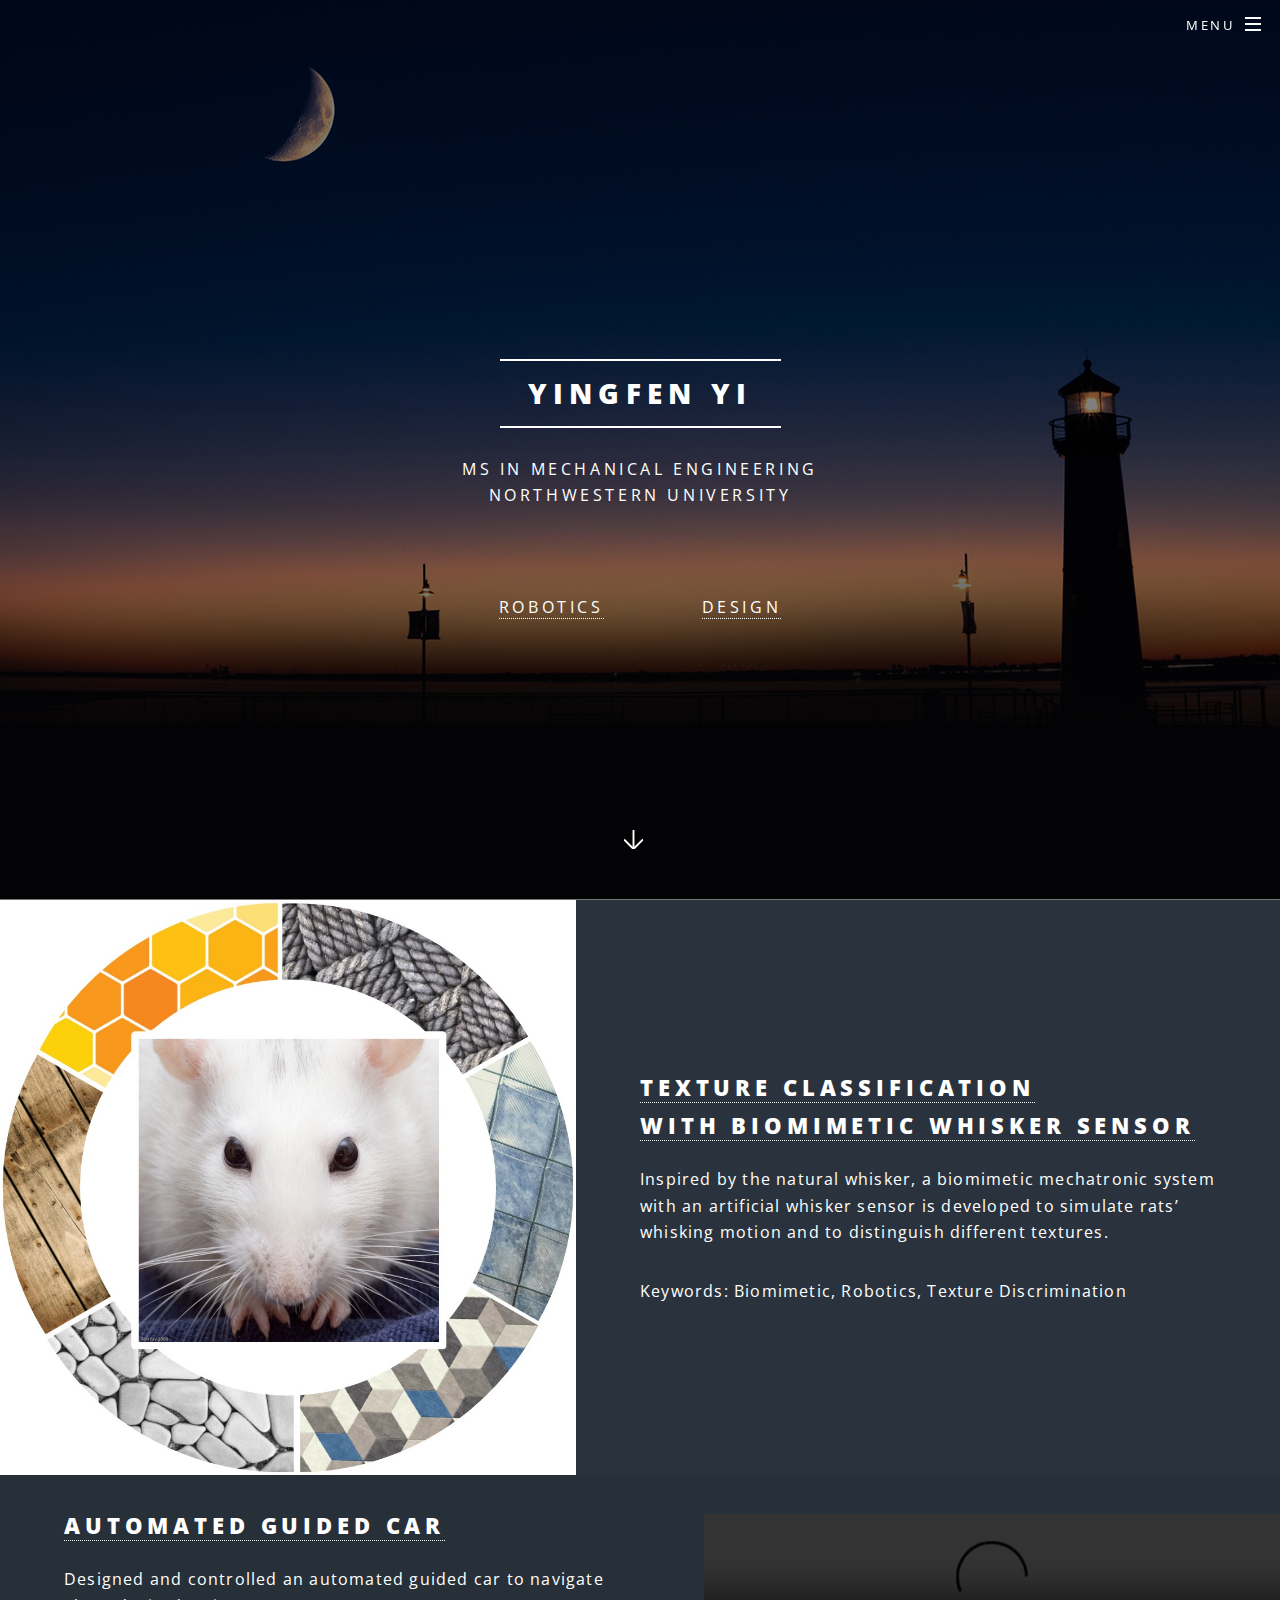
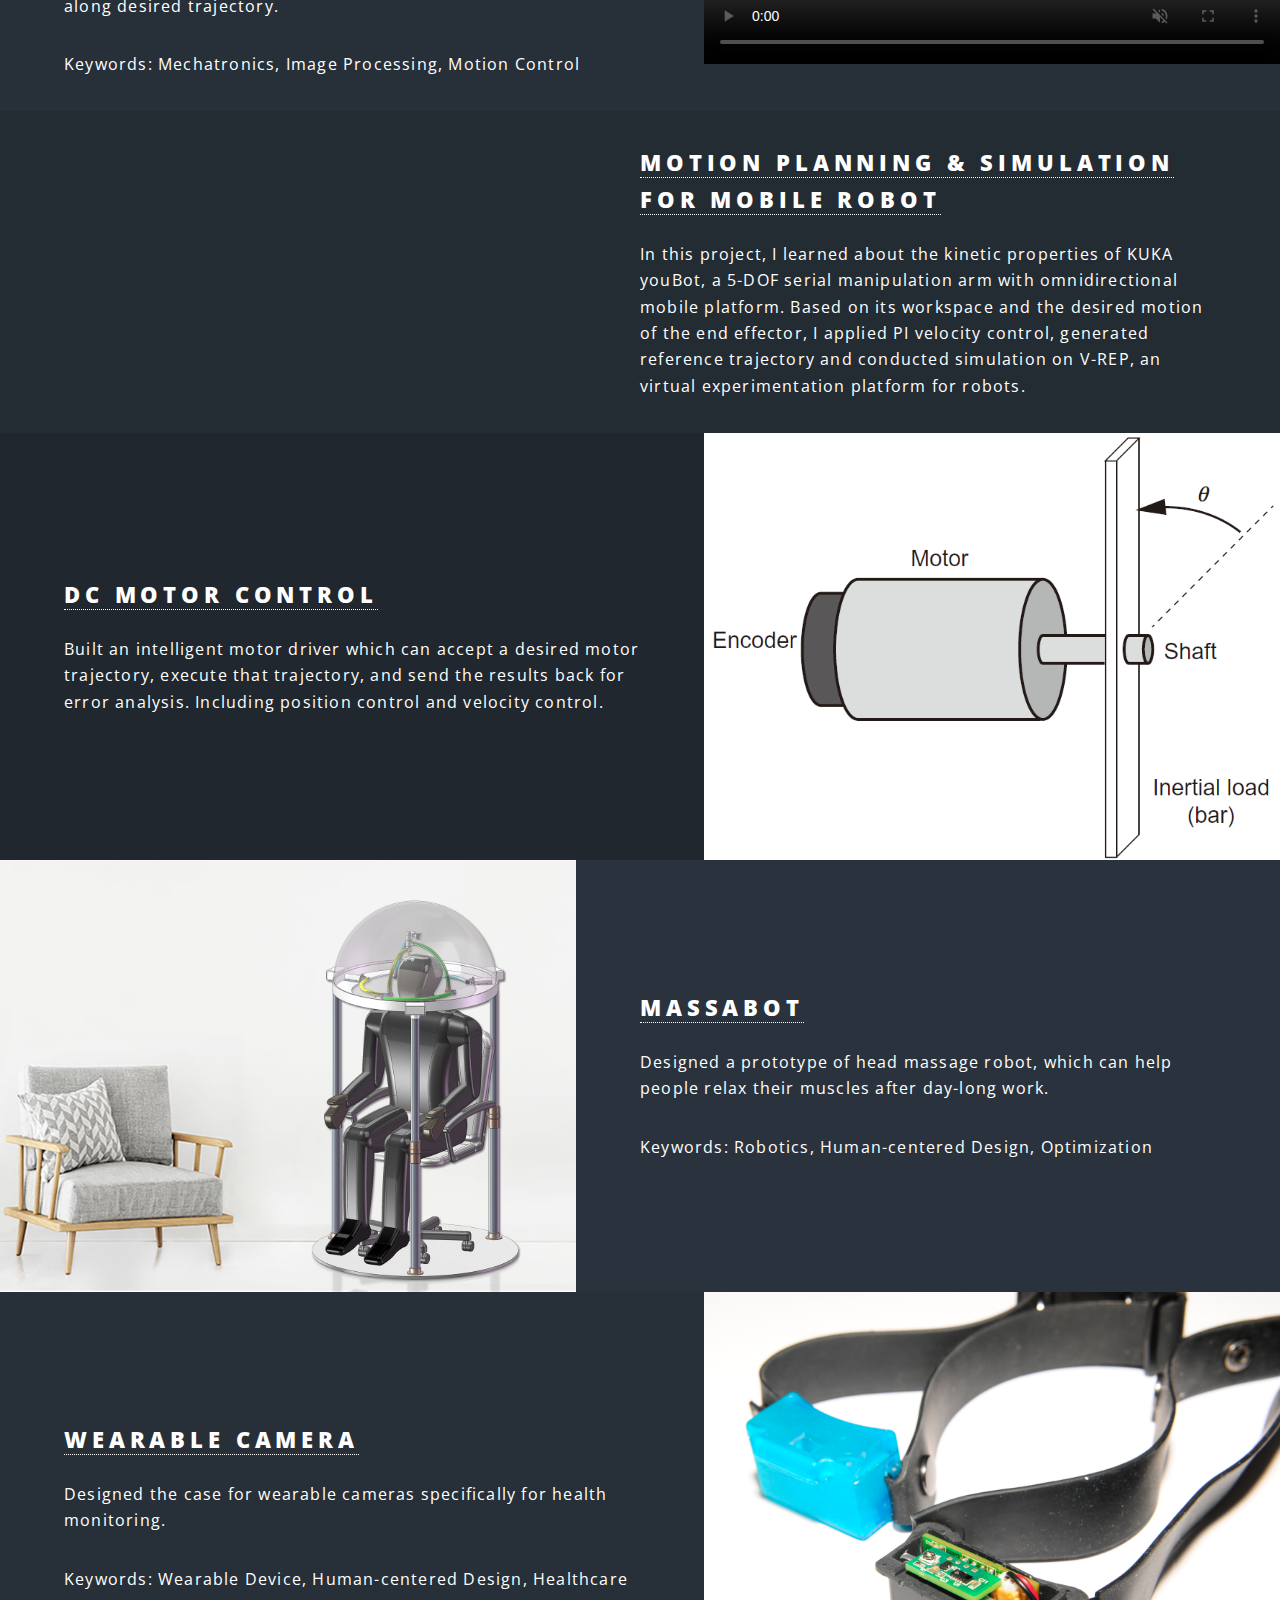
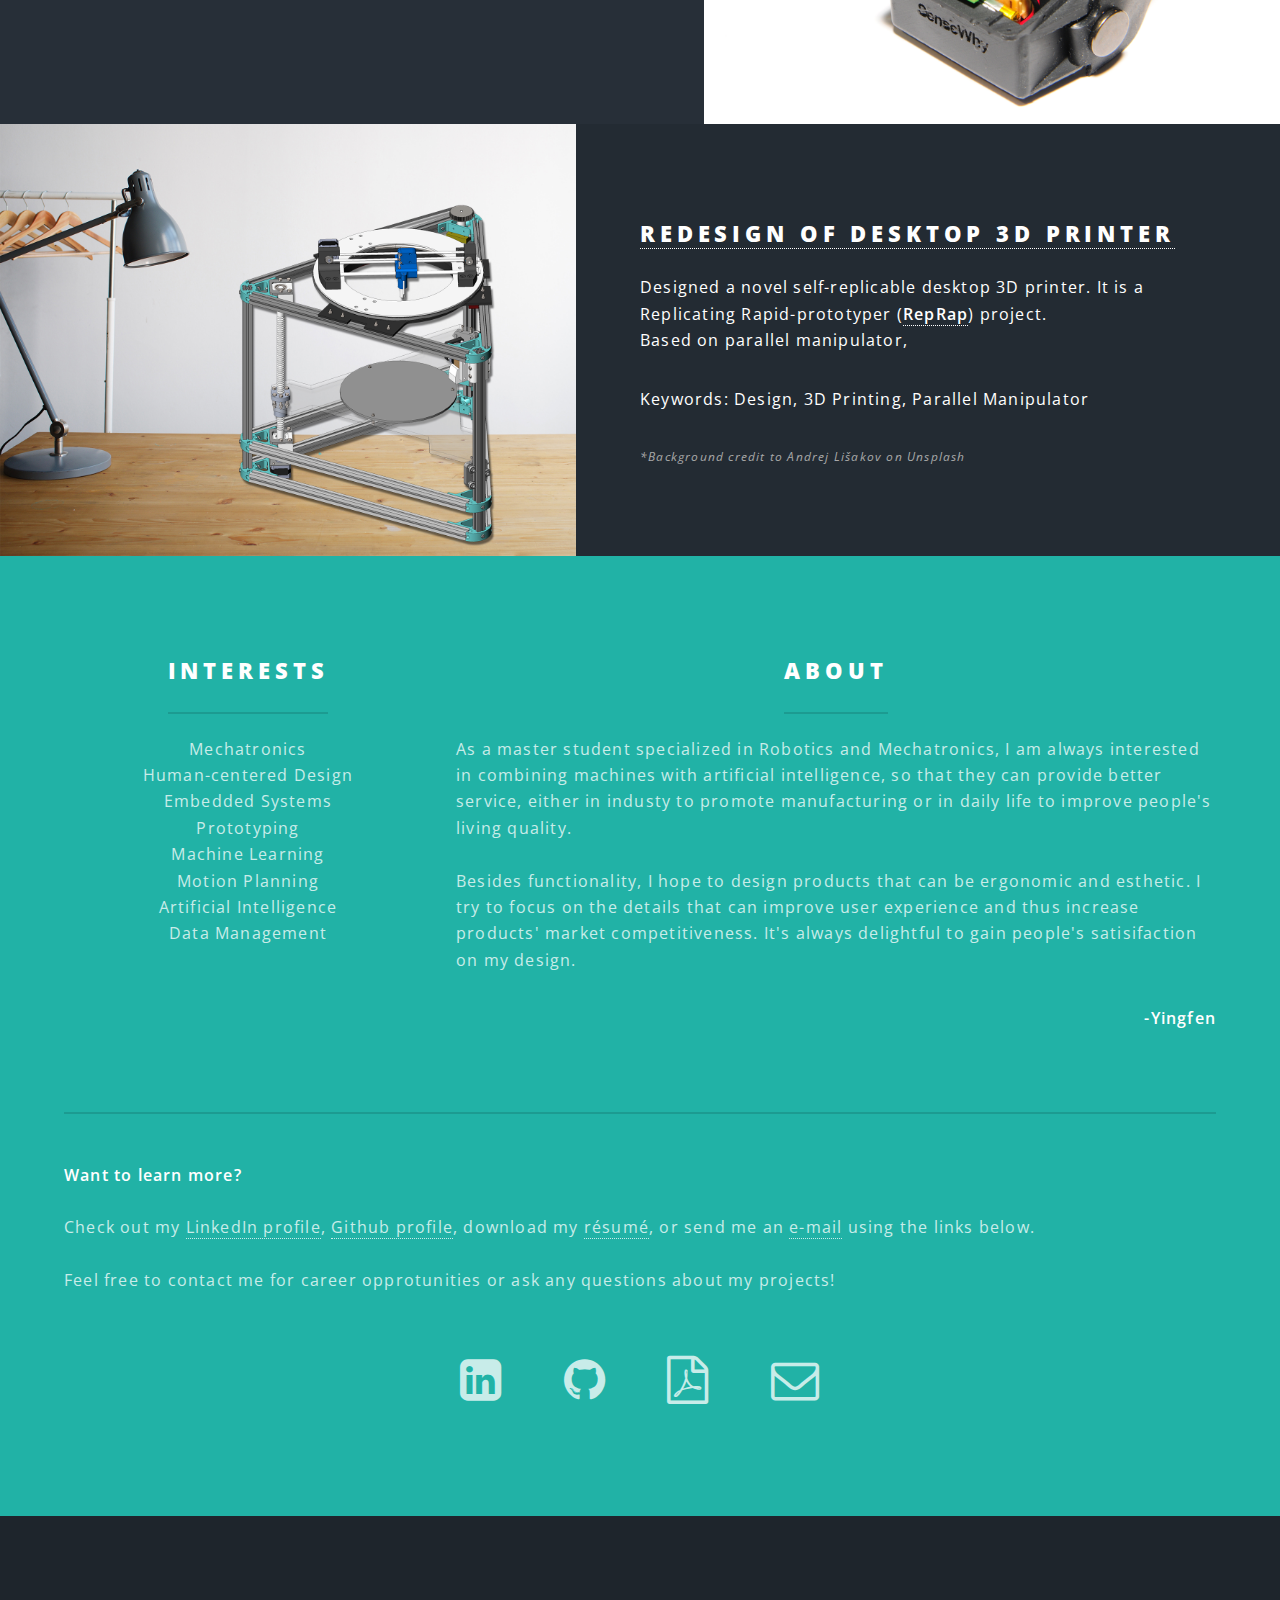
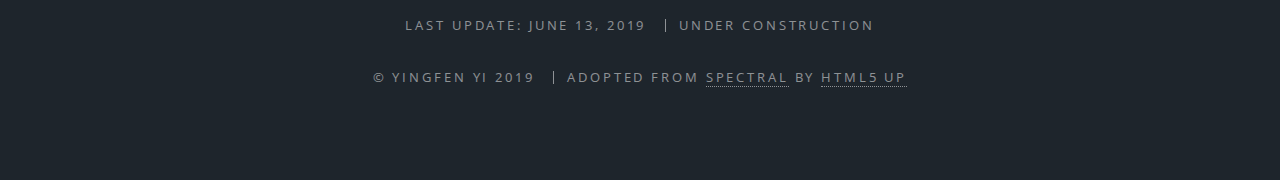
==== commit f2c77aed: "2" ====
--- a/index.html
+++ b/index.html
@@ -13,6 +13,13 @@
 	<!-- icon -->
 	<link rel="icon" href="images/favicon_blue.ico">
 	<noscript><link rel="stylesheet" href="assets/css/noscript.css" /></noscript>
+	<style type="text/css">
+		.comment {
+			color: #A9A9A9;
+			font-size: 0.75em;
+			font-style: italic;
+		}
+	</style>
 </head>
 <body class="landing is-preload">
 
@@ -114,10 +121,14 @@
 				</div>
 			</section>
 			<section class="spotlight">
-				<div class="image"><img src="images/pic03.jpg" alt="" /></div><div class="content">
+				<div class="image"><img src="images/RepRap/RepRap.jpg" alt="" /></div><div class="content">
 					<h2><a href = "RepRap.html">Redesign of Desktop 3D printer</a></h2>
-					<p>Aliquam ut ex ut augue consectetur interdum. Donec hendrerit imperdiet. Mauris eleifend fringilla nullam aenean mi ligula.</p>
+					<p>
+						Designed a novel self-replicable desktop 3D printer. It is a Replicating Rapid-prototyper (<a href="https://reprap.org/wiki/RepRap"><b>RepRap</b></a>) project. <br>
+						Based on parallel manipulator, 
+					</p>
 					<p>Keywords: Design, 3D Printing, Parallel Manipulator</p>
+					<p class="comment">*Background credit to Andrej Lišakov on Unsplash</p>
 				</div>
 			</section>
 		</section>
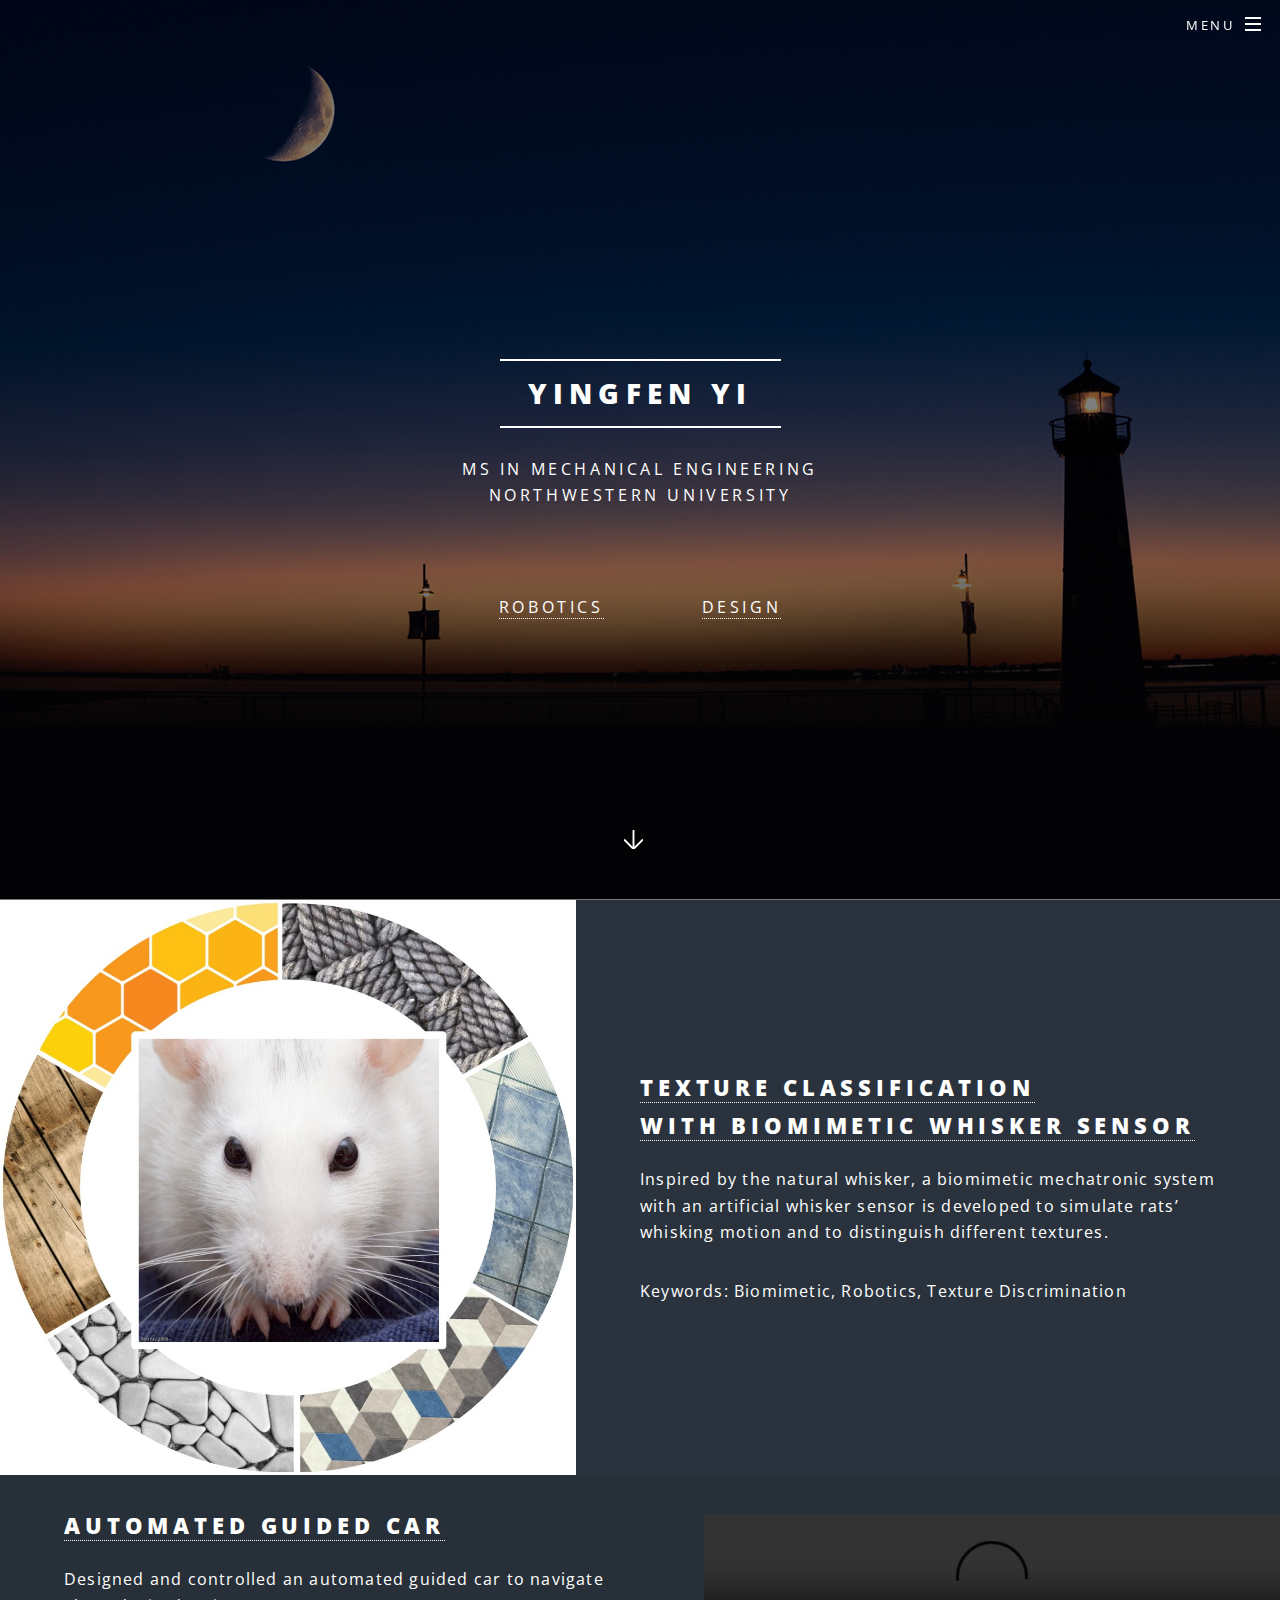
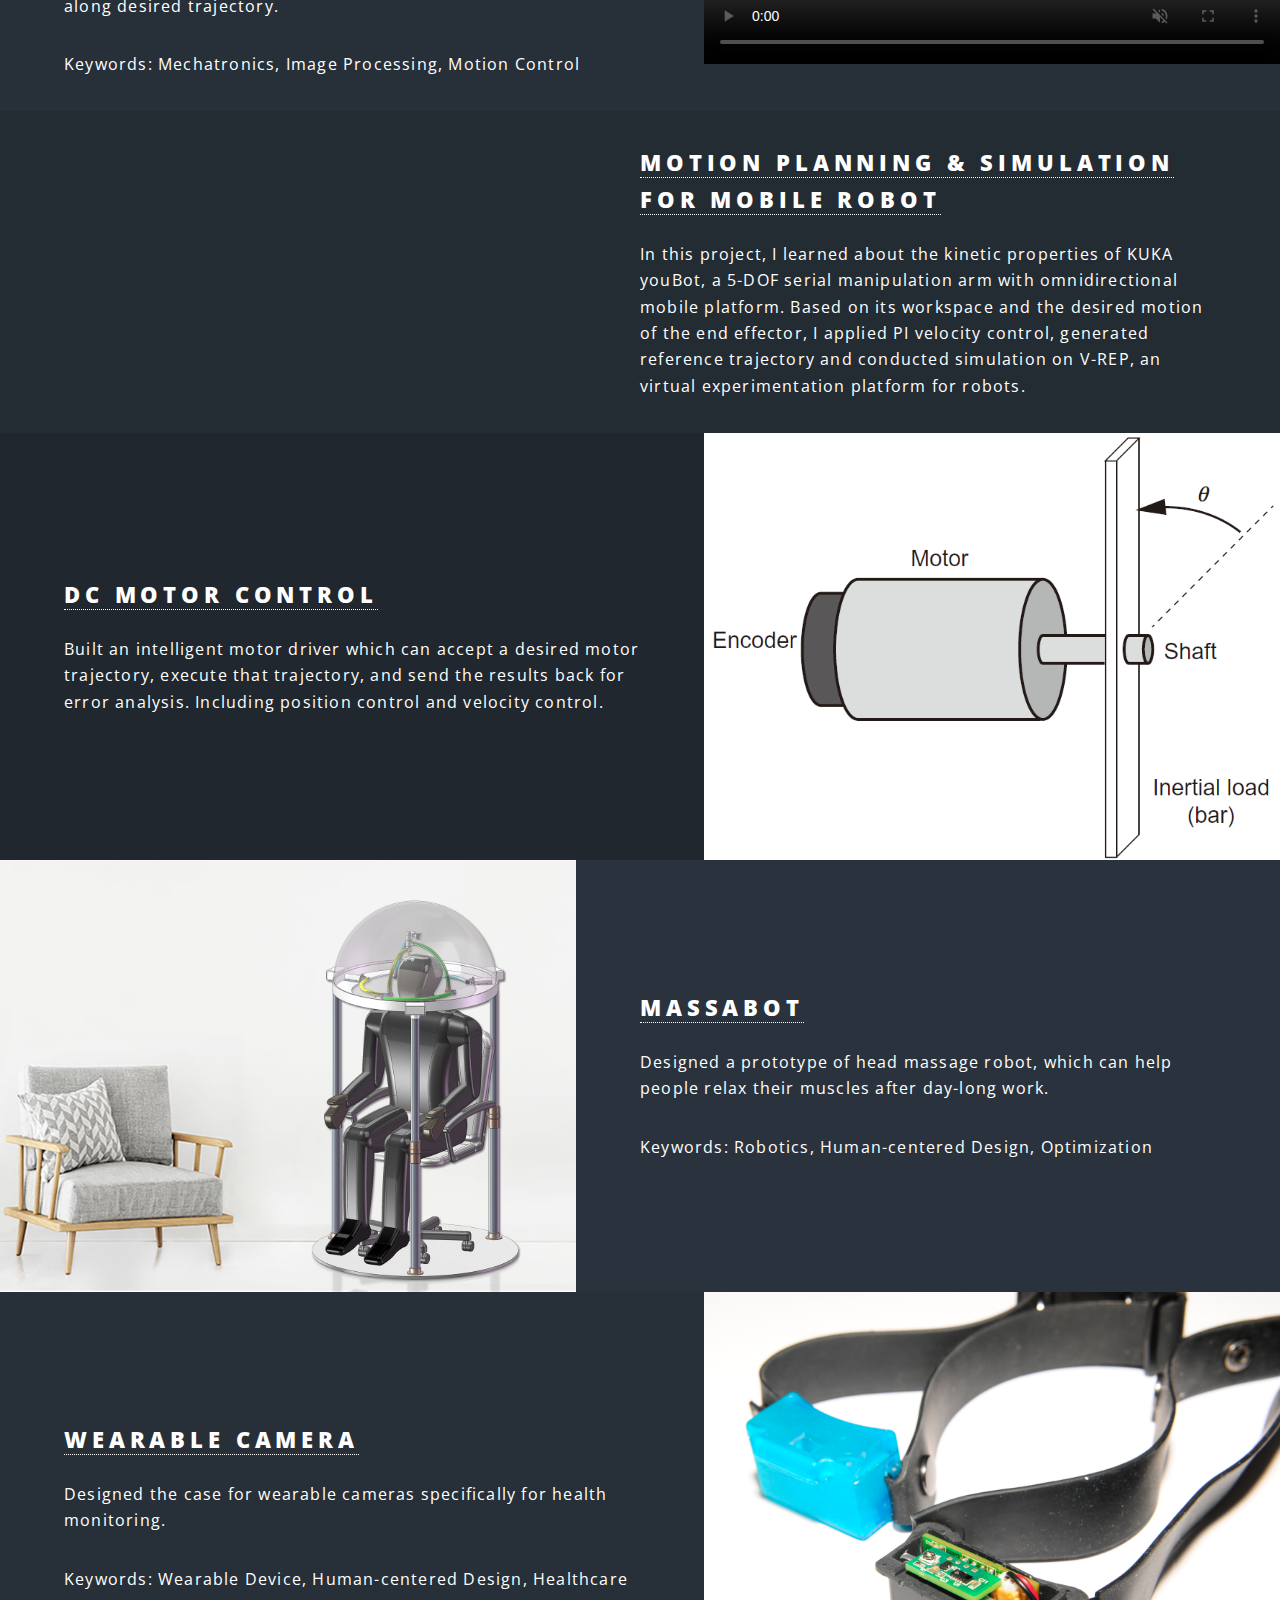
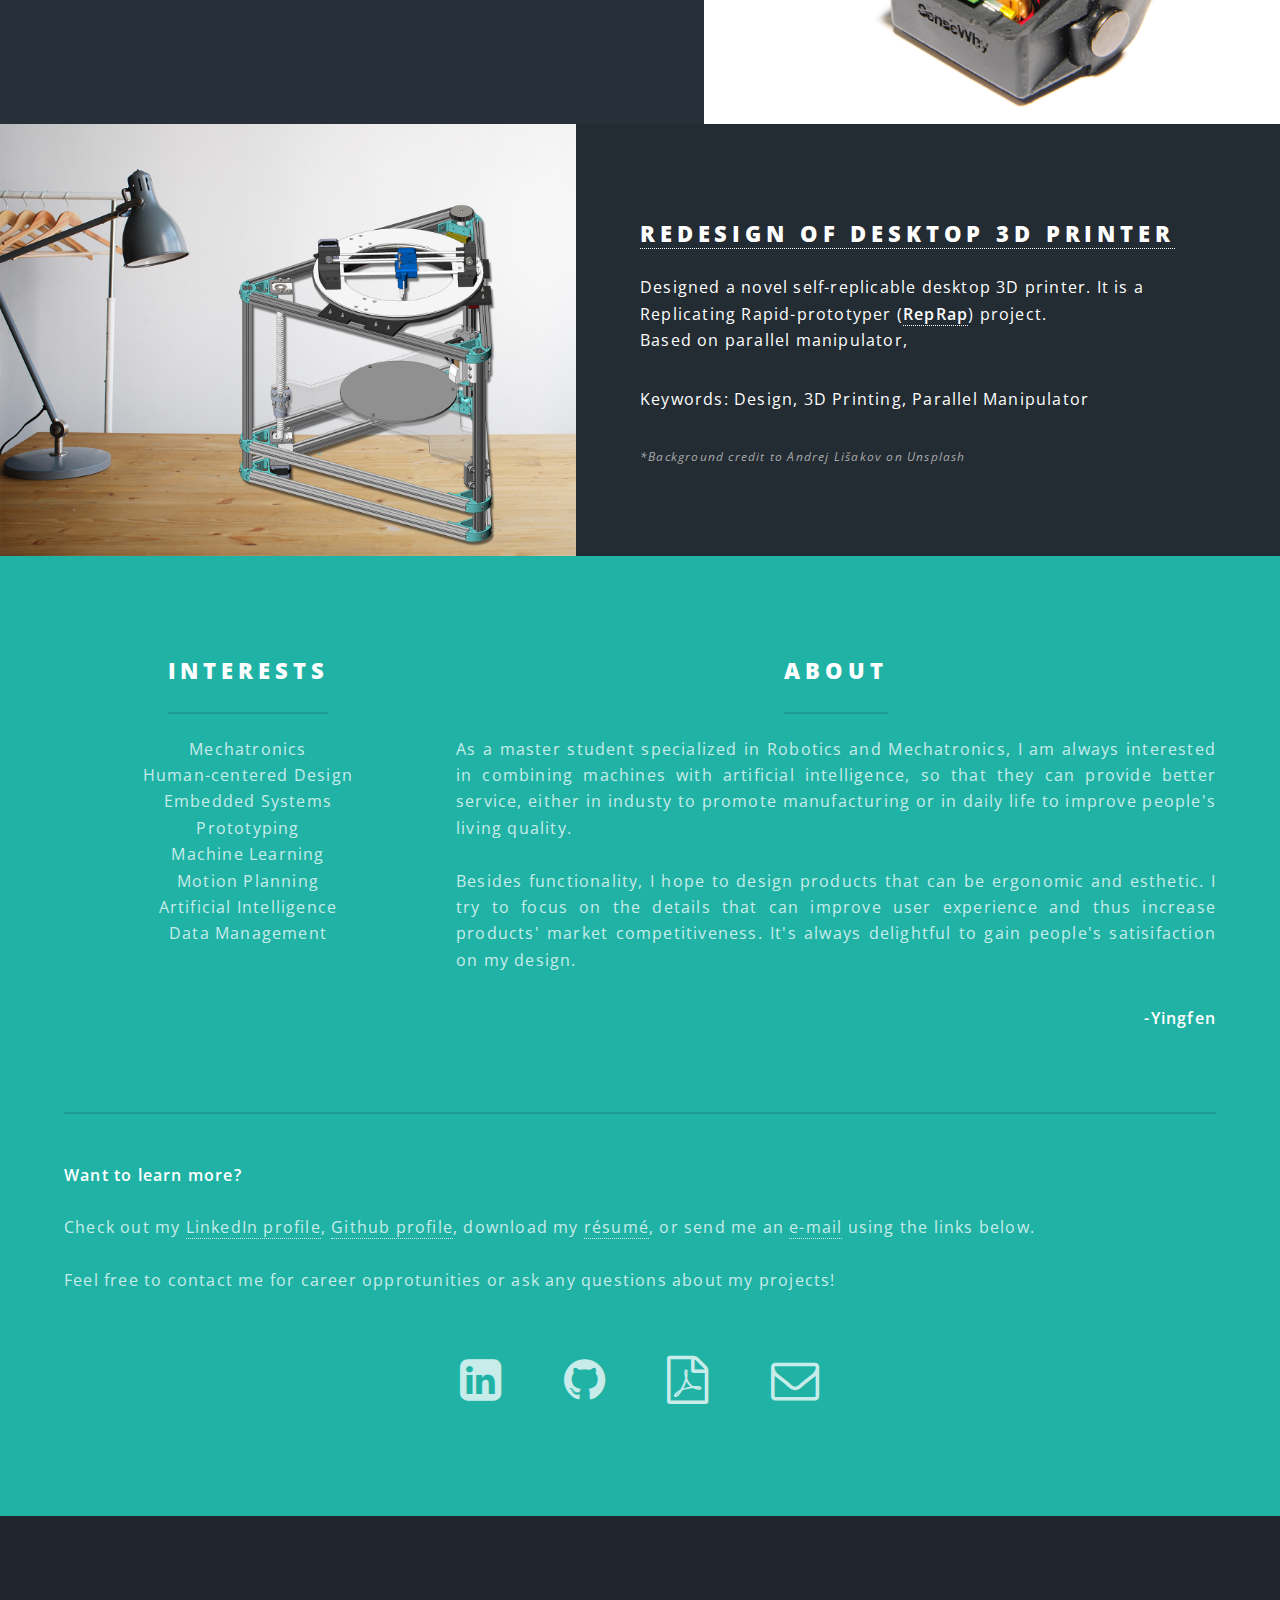
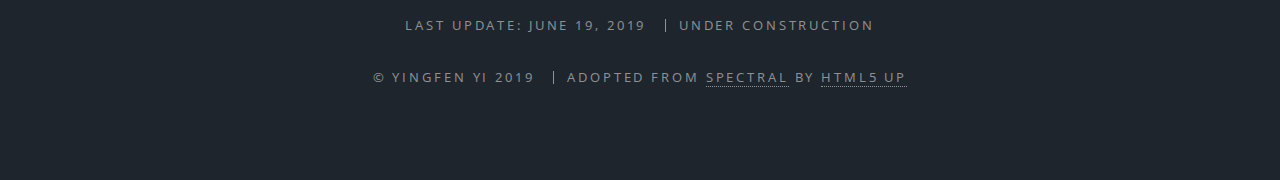
==== commit 1f955447: "4" ====
--- a/index.html
+++ b/index.html
@@ -152,7 +152,7 @@
 						</div>
 						<div class="col-8 col-12-medium">
 							<h2>About</h2>
-							<p align="left">
+							<p align="justify">
 								As a master student specialized in Robotics and Mechatronics, I am always interested in combining machines with artificial intelligence, so that they can provide better service, either in industy to promote manufacturing or in daily life to improve people's living quality. <br><br>
 								Besides functionality, I hope to design products that can be ergonomic and esthetic. I try to focus on the details that can improve user experience and thus increase products' market competitiveness. It's always delightful to gain people's satisifaction on my design.
 							</p>
@@ -188,7 +188,7 @@
 
 		</ul> -->
 		<ul class="copyright">
-			<li>Last Update: June 13, 2019</li>
+			<li>Last Update: June 19, 2019</li>
 			<li>Under Construction</li>
 		</ul>
 		<ul class="copyright">
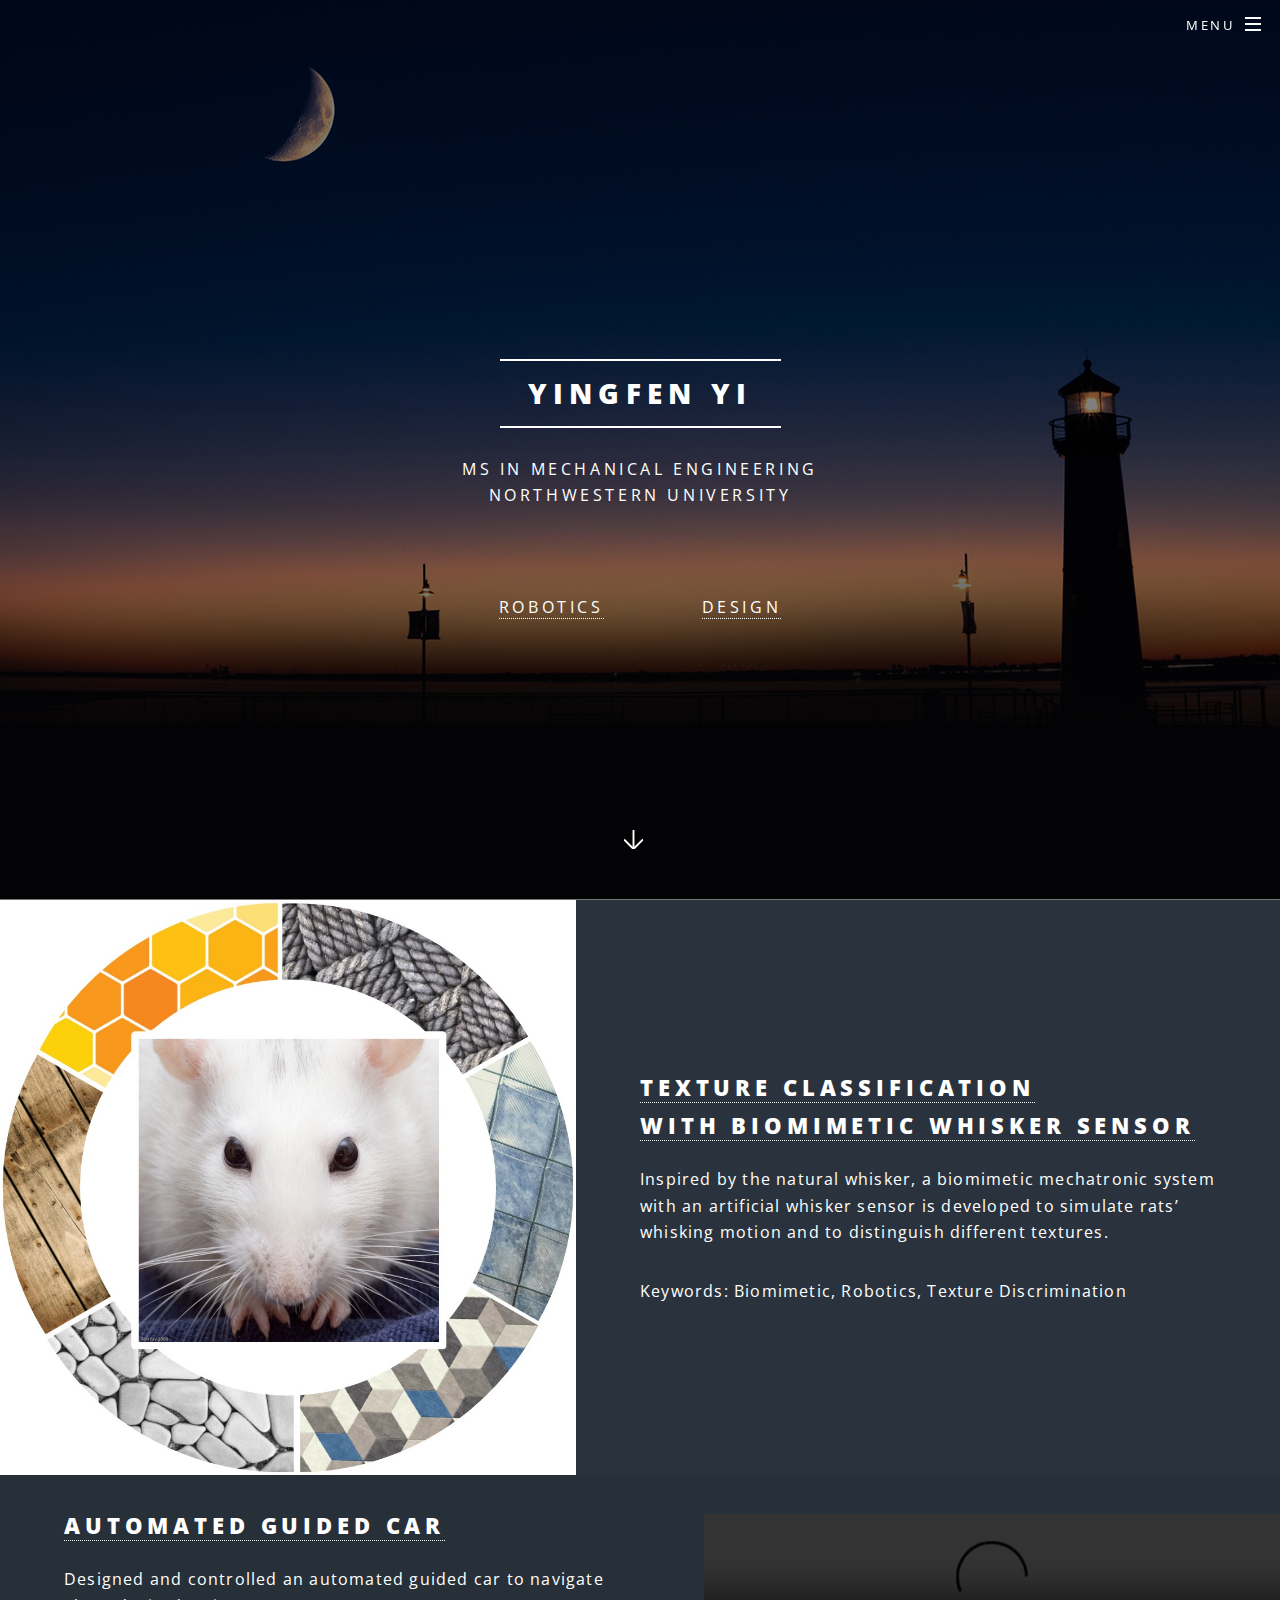
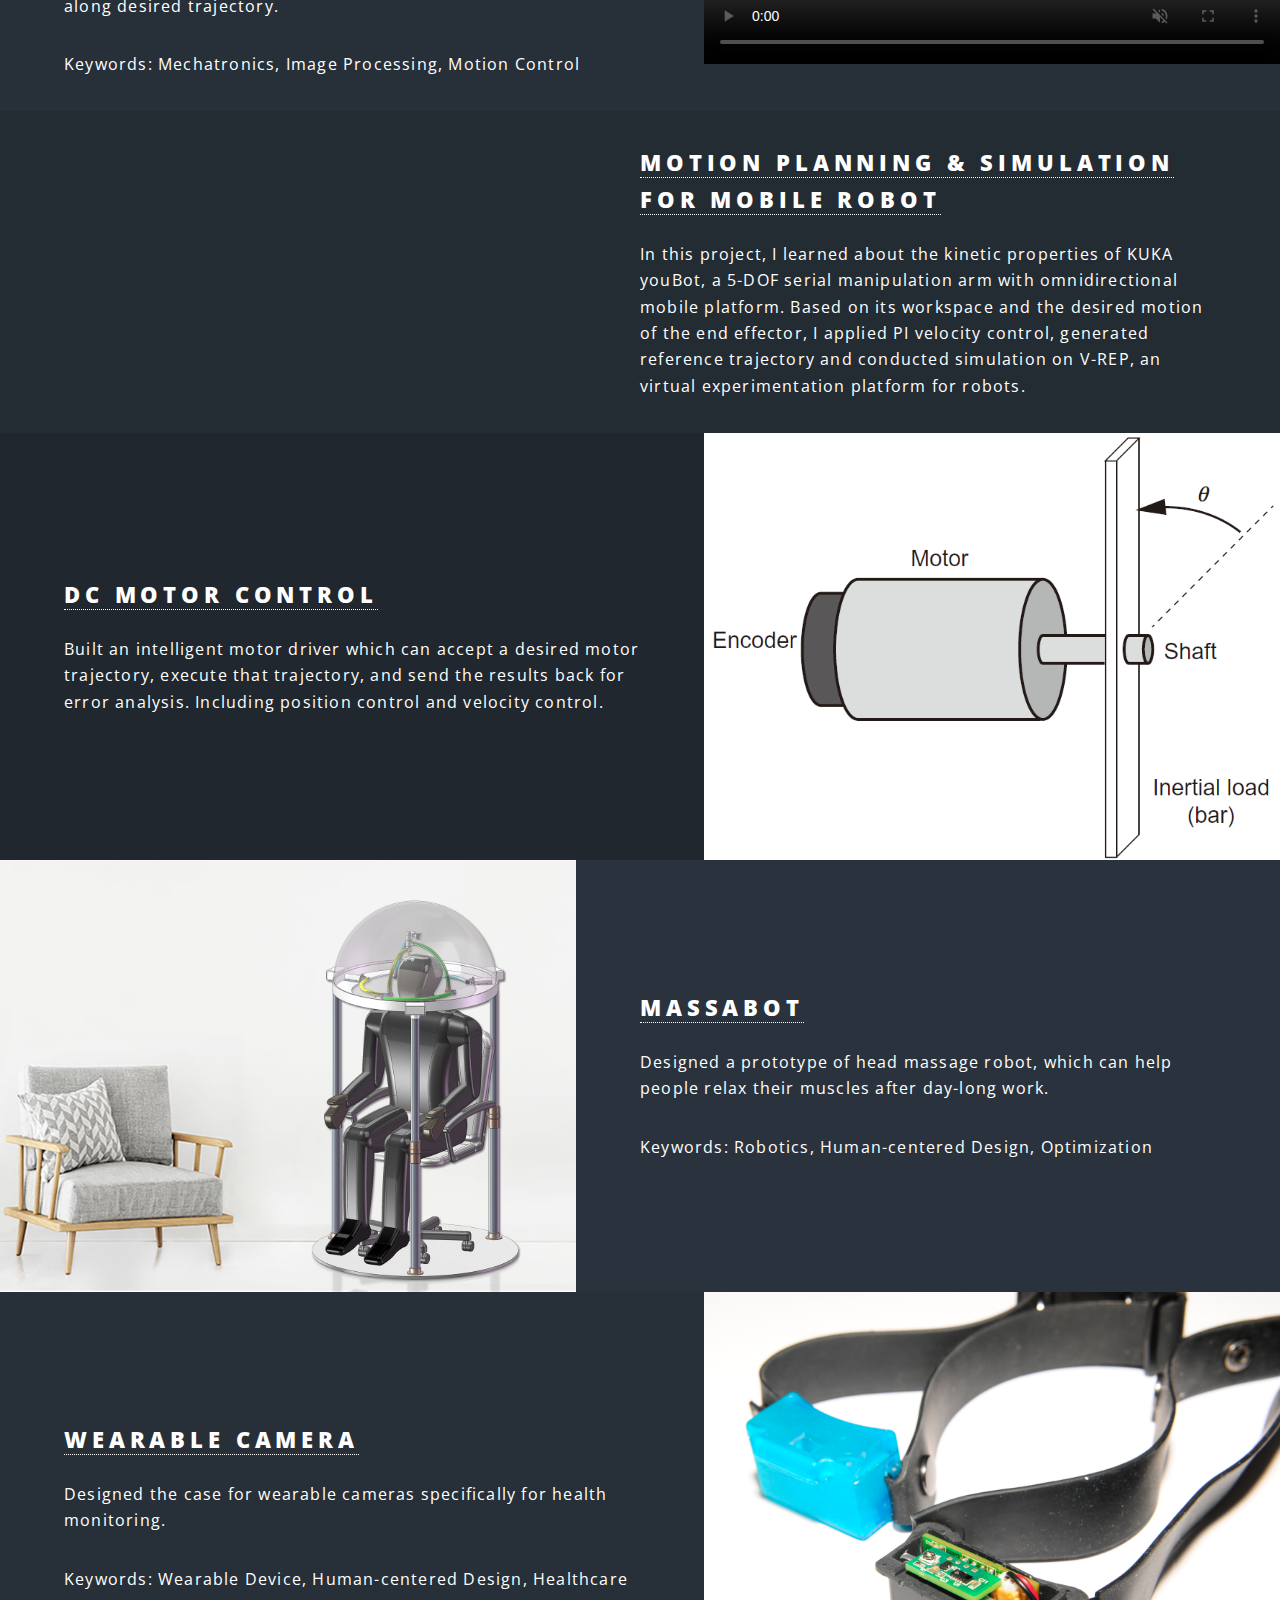
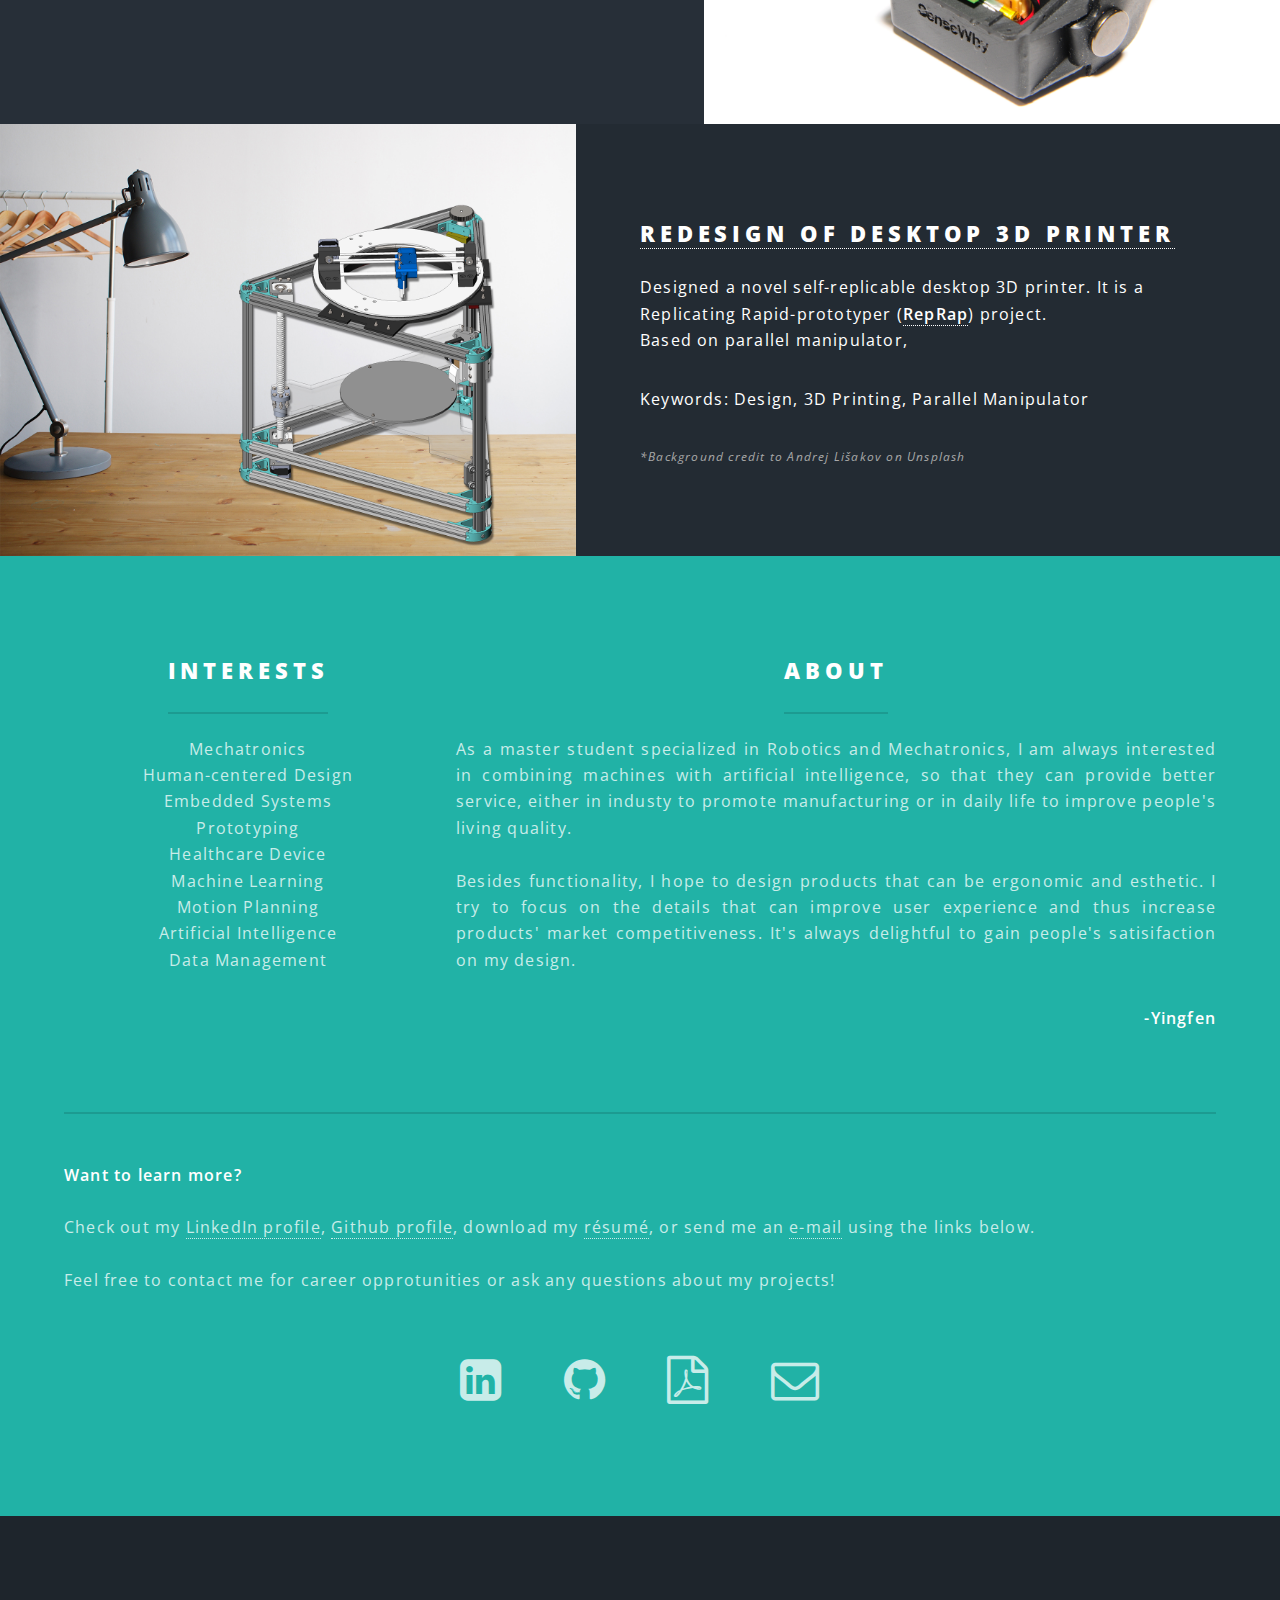
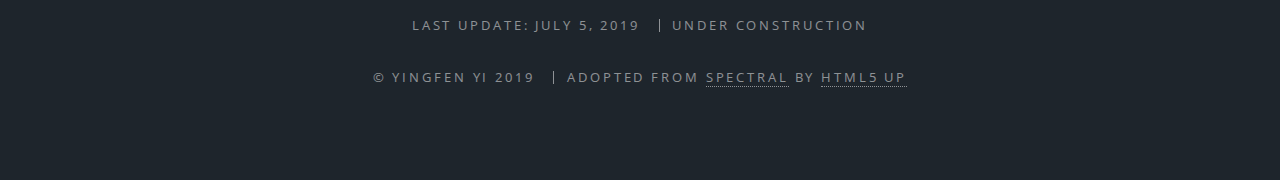
==== commit 28f55175: "update 0705" ====
--- a/index.html
+++ b/index.html
@@ -144,6 +144,7 @@
 								Human-centered Design<br>
 								Embedded Systems<br>
 								Prototyping<br>
+								Healthcare Device<br>
 								Machine Learning<br>
 								Motion Planning<br>
 								Artificial Intelligence<br>
@@ -188,7 +189,7 @@
 
 		</ul> -->
 		<ul class="copyright">
-			<li>Last Update: June 19, 2019</li>
+			<li>Last Update: July 5, 2019</li>
 			<li>Under Construction</li>
 		</ul>
 		<ul class="copyright">
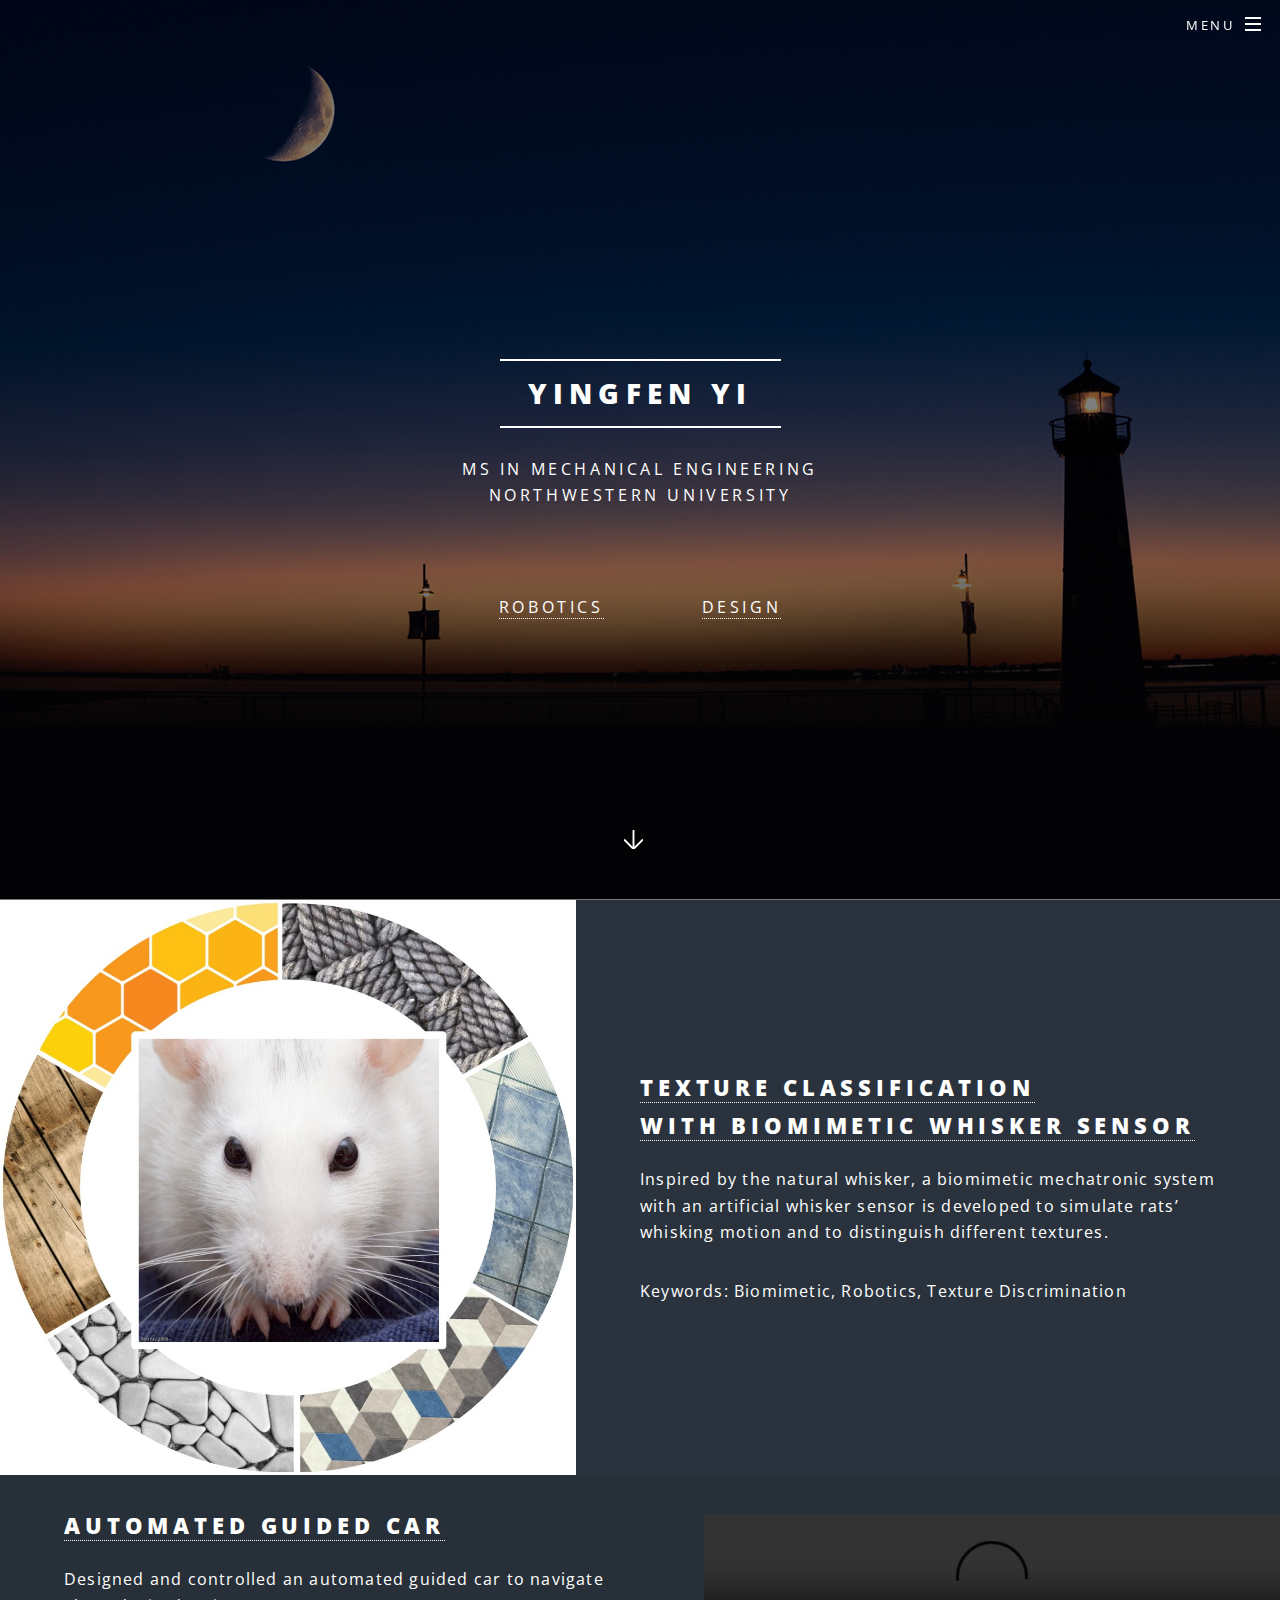
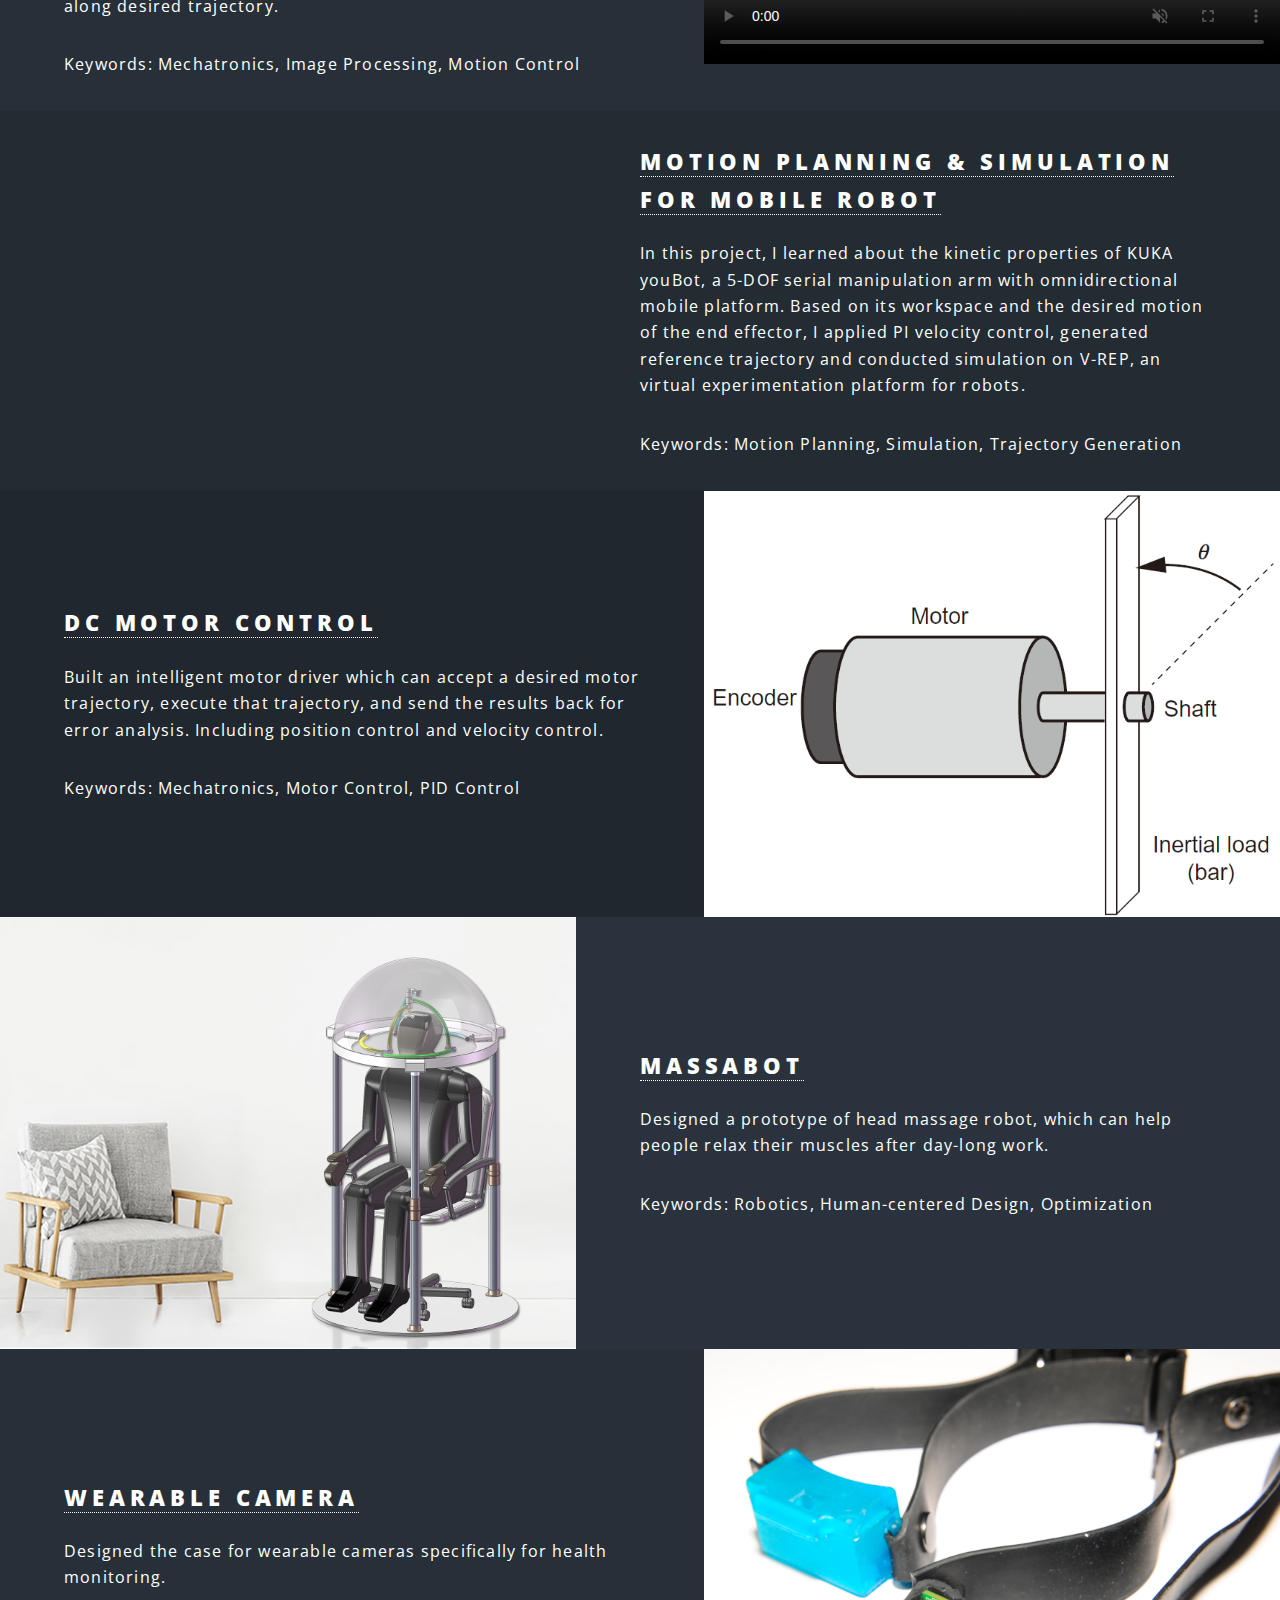
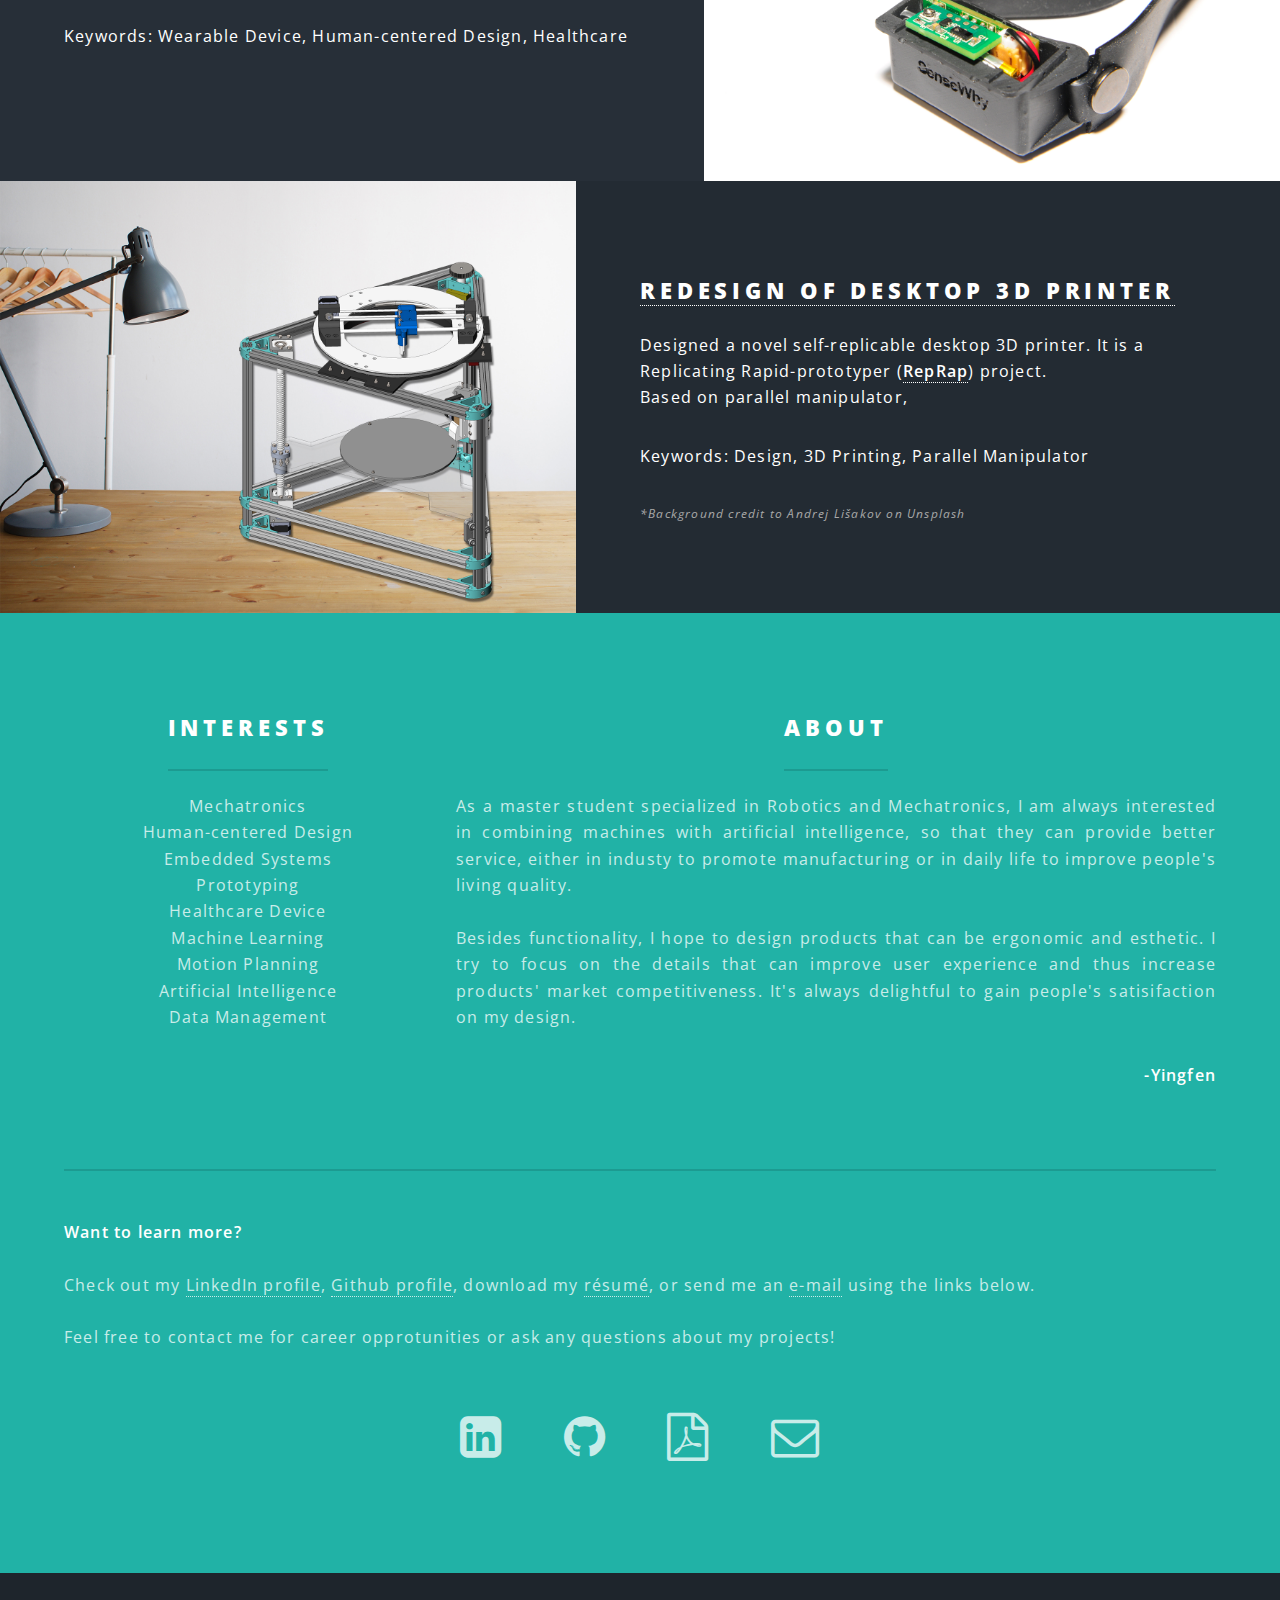
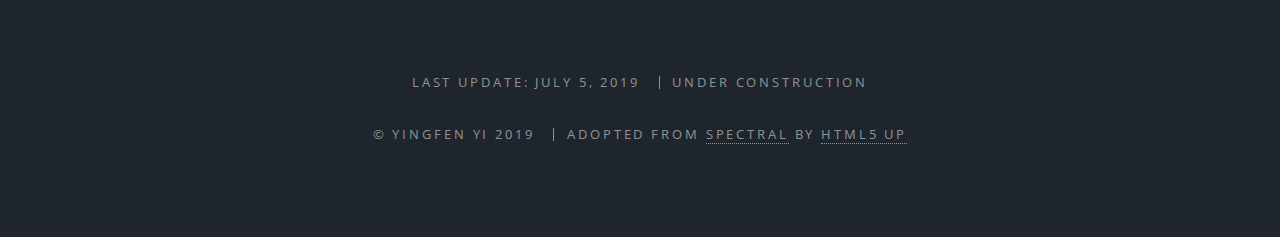
==== commit d19affec: "2" ====
--- a/index.html
+++ b/index.html
@@ -94,12 +94,14 @@
 				<div class="content">
 					<h2><a href = "youBot.html">Motion Planning &amp; Simulation<br />for Mobile Robot</a></h2>
 					<p>In this project, I learned about the kinetic properties of KUKA youBot, a 5-DOF serial manipulation arm with omnidirectional mobile platform. Based on its workspace and the desired motion of the end effector, I applied PI velocity control, generated reference trajectory and conducted simulation on V-REP, an virtual experimentation platform for robots.</p>
+					<p>Keywords: Motion Planning, Simulation, Trajectory Generation</p>
 				</div>
 			</section>
 			<section class="spotlight">
 				<div class="image"><img src="images/DC/Schematic.png" alt="" /></div><div class="content">
 					<h2><a href = "DC.html">DC Motor Control</a></h2>
 					<p>Built an intelligent motor driver which can accept a desired motor trajectory, execute that trajectory, and send the results back for error analysis. Including position control and velocity control.</p>
+					<p>Keywords: Mechatronics, Motor Control, PID Control</p>
 				</div>
 			</section>
 		</section>
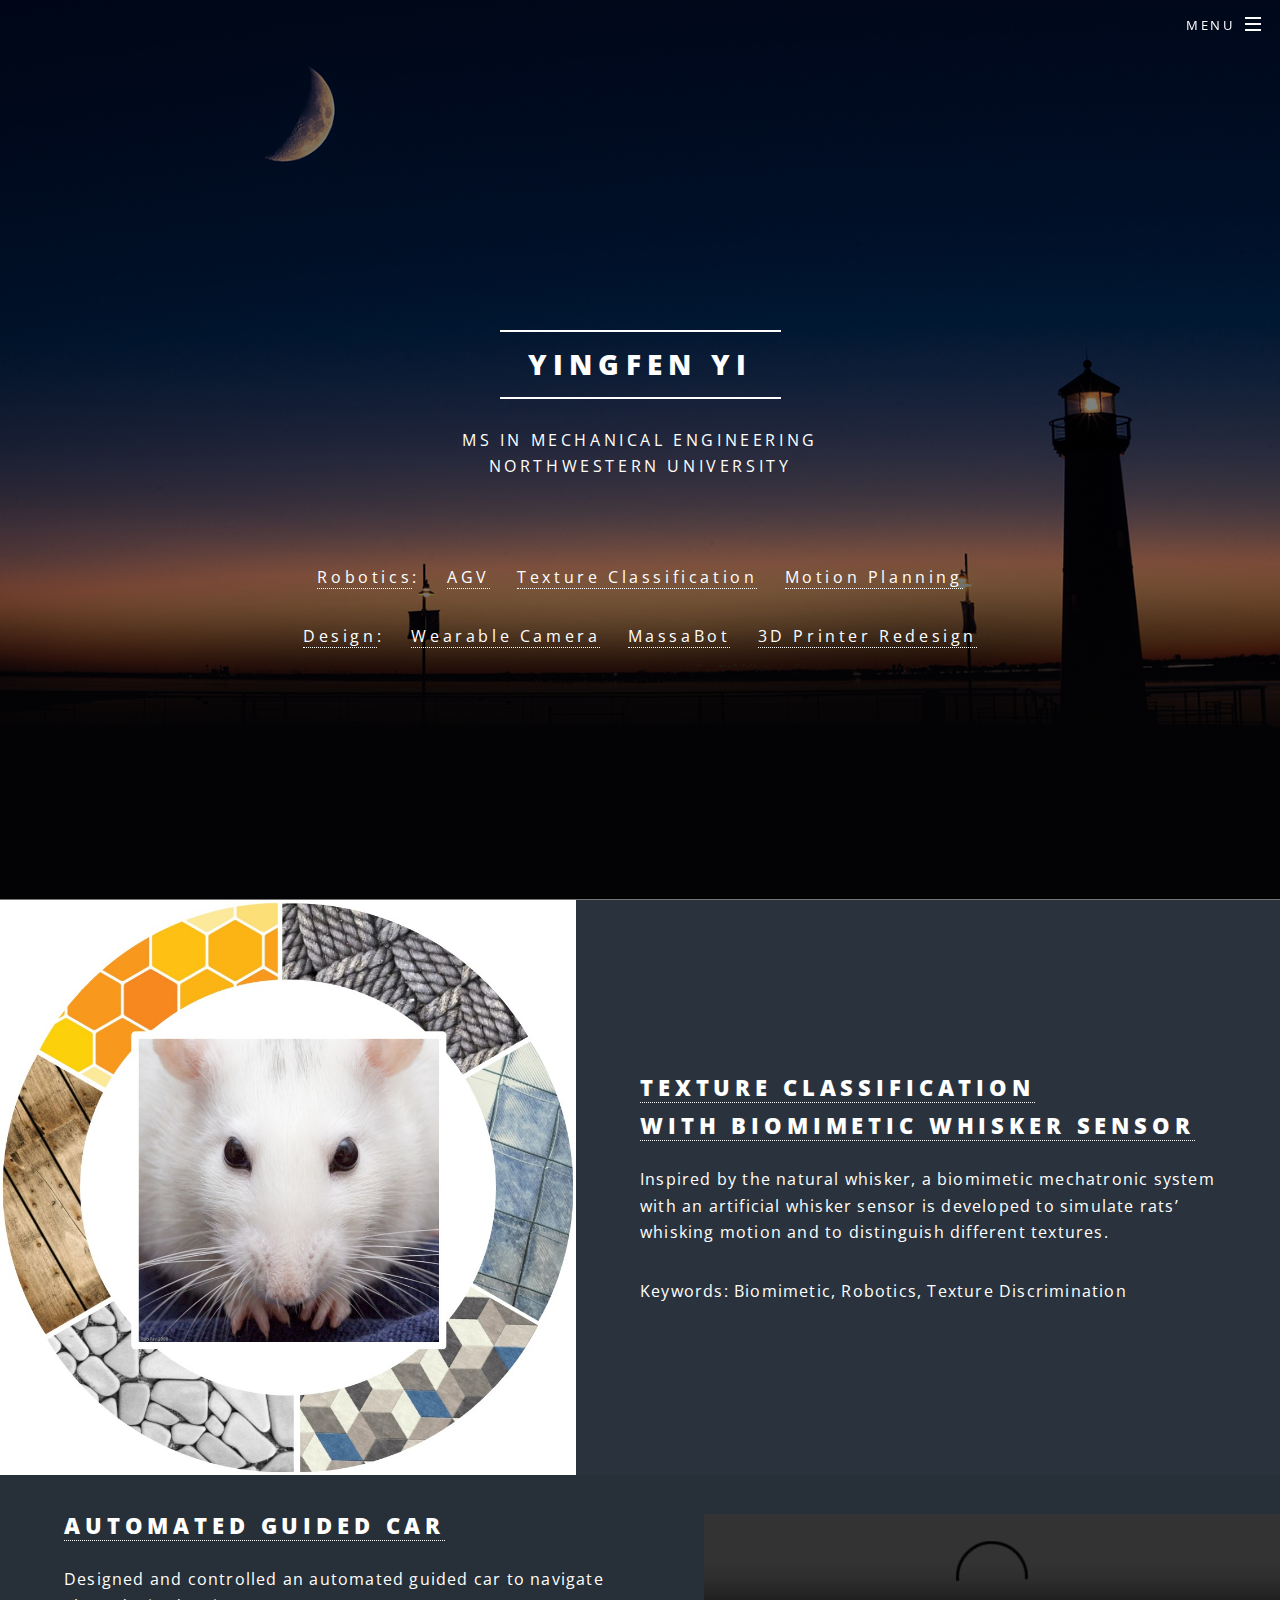
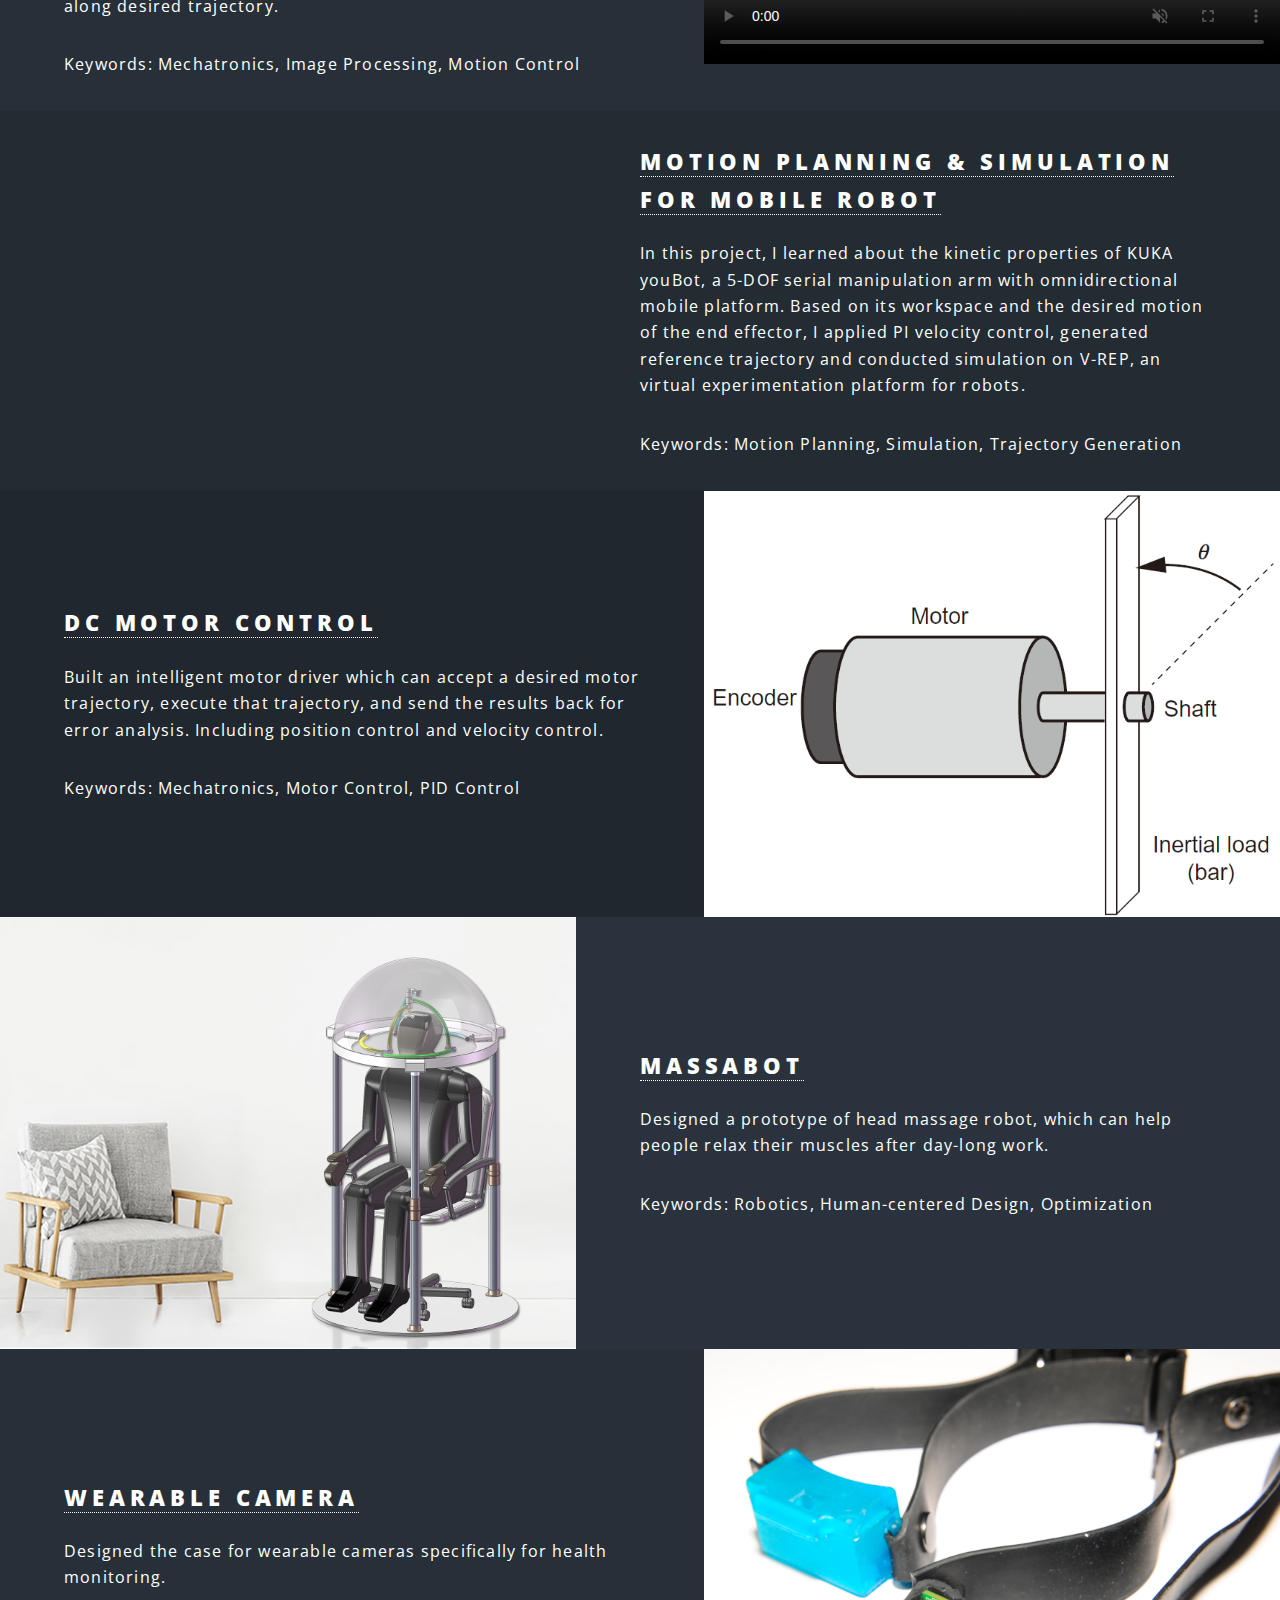
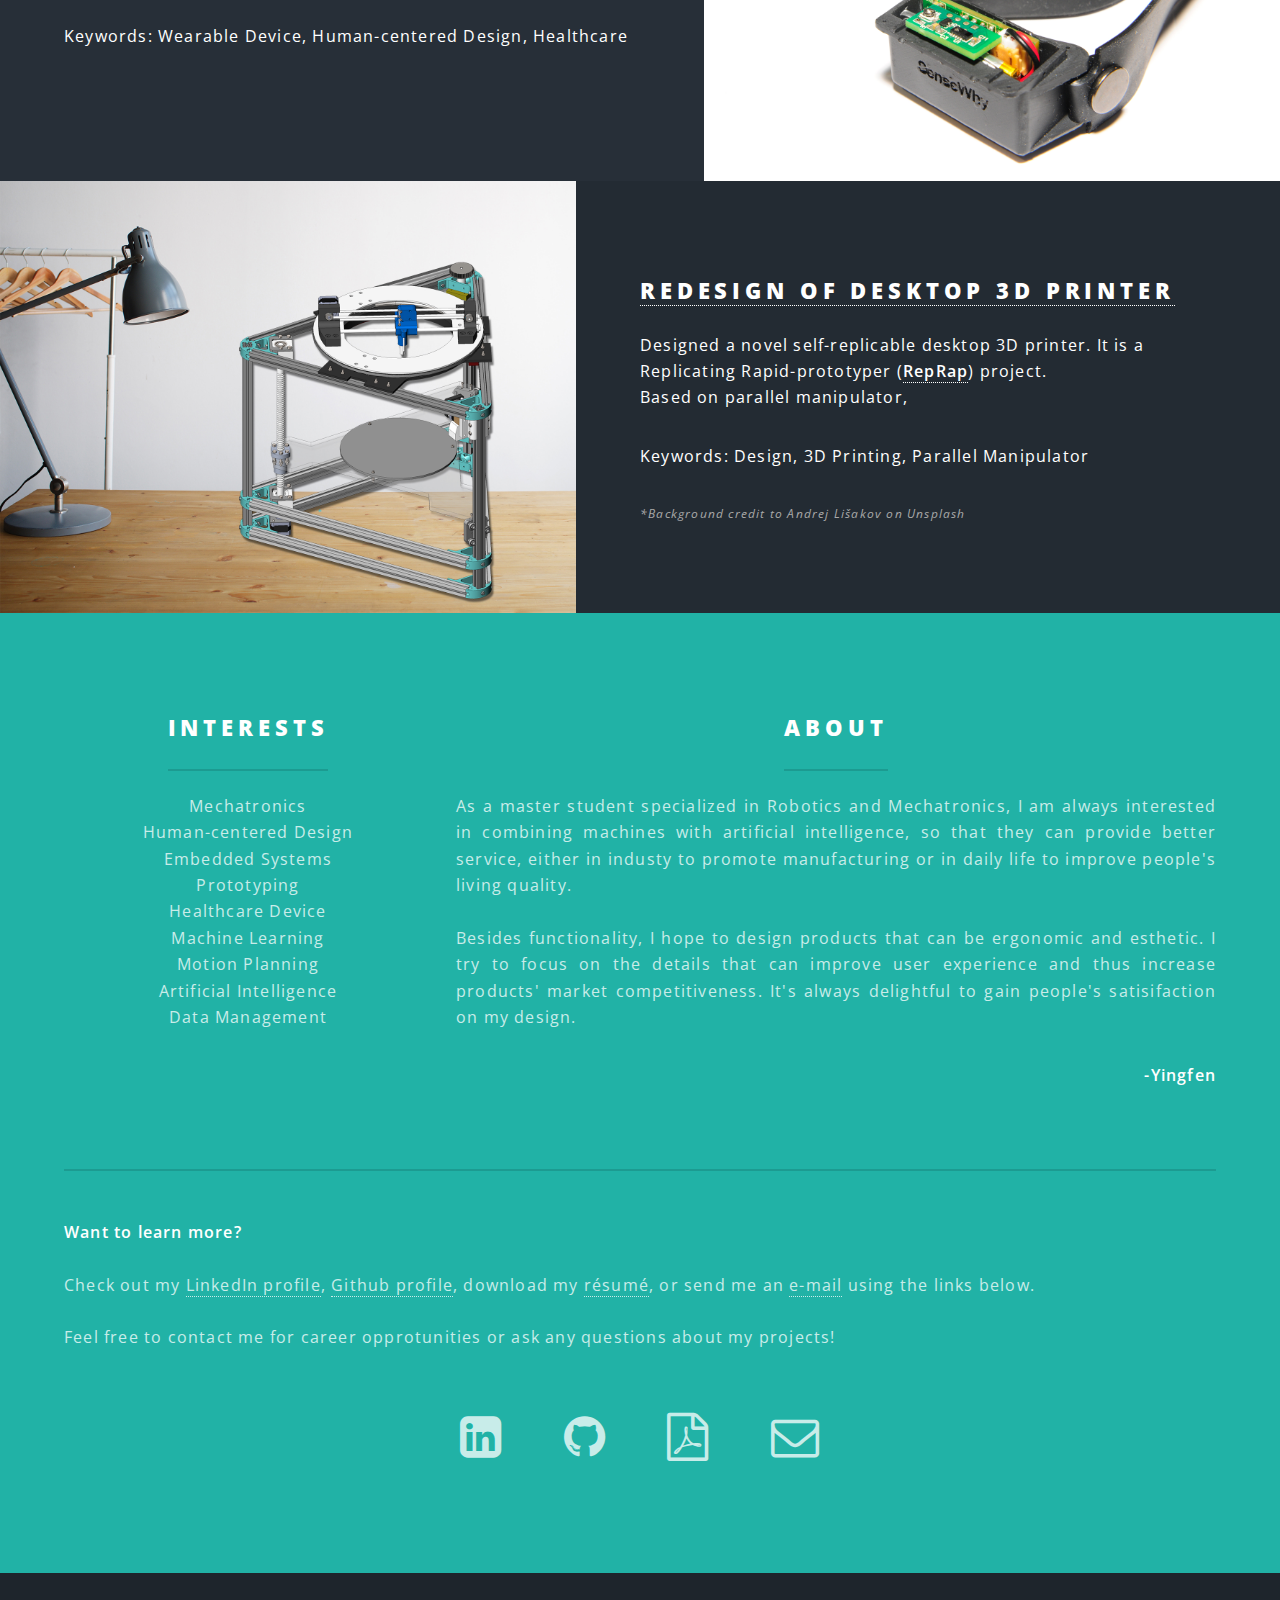
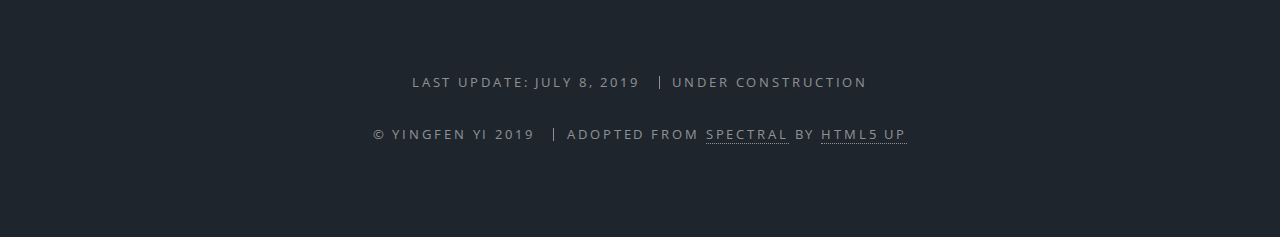
==== commit ca891db3: "Update index.html" ====
--- a/index.html
+++ b/index.html
@@ -55,18 +55,29 @@
 				<p>MS in Mechanical Engineering<br />
 					<!-- Specilized in Mechatronics and Robotics<br /> -->
 					Northwestern University<br /><br /><br />
+				</p><!-- 
+				<p><a href="#Robo">Robotics</a>&emsp;&emsp;&emsp;&emsp;&emsp;<a href="#Design">Design</a>
+				</p> -->
+				<p style="text-transform: capitalize; text-align: center;">
+					<a href="#Robo">Robotics</a>:&emsp;
+					<a href="#AGV">AGV</a>&emsp;
+					<a href="#Texture">Texture Classification</a>&emsp;
+					<a href="#Mobile">Motion Planning</a>
 				</p>
-				<p><a href="#Robo">Robotics</a>&emsp;&emsp;&emsp;&emsp;&emsp;<a href="#Design">Design</a>
+				<p style="text-transform: capitalize; text-align: center;">
+					<a href="#Design">Design</a>:&emsp;
+					<a href="#Wearable">Wearable Camera</a>&emsp;
+					<a href="#MassaBot">MassaBot</a>&emsp;
+					<a href="#RepRap">3D Printer Redesign</a>
 				</p>
 			</div>
-			<a href="#Robo" class="more scrolly"></a>
-			<!-- <a href="#Design" class="more scrolly">Design</a> -->
+			<!-- <a href="#Robo" class="more scrolly"></a> -->
 
 		</section>
 
 		<!-- Robo -->
 		<section id="Robo" class="wrapper alt style2">
-			<section class="spotlight">
+			<section id="Texture" class="spotlight">
 				<div class="image"><img src="images/Texture/Cover.jpg" alt="" /></div>
 				<div class="content">
 					<h2><a href = "Texture.html">Texture Classification<br />
@@ -75,7 +86,7 @@
 					<p>Keywords: Biomimetic, Robotics, Texture Discrimination</p>
 				</div>
 			</section>
-			<section class="spotlight">
+			<section id="AGV" class="spotlight">
 				<div class="image">
 					<video width="100%" height="100%" controls muted>
 						<source src="videos/overview.mp4" type="video/mp4" />
@@ -87,7 +98,7 @@
 					<p>Keywords: Mechatronics, Image Processing, Motion Control</p>
 				</div>
 			</section>
-			<section class="spotlight">
+			<section id="Mobile" class="spotlight">
 				<div class="image">
 					<iframe width="560" height="315" src="https://www.youtube.com/embed/YaVYAfL2QMs" frameborder="0" allow="accelerometer; autoplay; encrypted-media; gyroscope; picture-in-picture" allowfullscreen></iframe>
 				</div>
@@ -97,7 +108,7 @@
 					<p>Keywords: Motion Planning, Simulation, Trajectory Generation</p>
 				</div>
 			</section>
-			<section class="spotlight">
+			<section id="DC" class="spotlight">
 				<div class="image"><img src="images/DC/Schematic.png" alt="" /></div><div class="content">
 					<h2><a href = "DC.html">DC Motor Control</a></h2>
 					<p>Built an intelligent motor driver which can accept a desired motor trajectory, execute that trajectory, and send the results back for error analysis. Including position control and velocity control.</p>
@@ -108,21 +119,21 @@
 
 		<!-- Design -->
 		<section id="Design" class="wrapper alt style2">
-			<section class="spotlight">
+			<section id="MassaBot" class="spotlight">
 				<div class="image"><img src="images/MassaBot/MassaBot.jpg" alt="" /></div><div class="content">
 					<h2><a href = "MassaBot.html">MassaBot</a></h2>
 					<p>Designed a prototype of head massage robot, which can help people relax their muscles after day-long work.</p>
 					<p>Keywords: Robotics, Human-centered Design, Optimization</p>
 				</div>
 			</section>
-			<section class="spotlight">
+			<section id="Wearable" class="spotlight">
 				<div class="image"><img src="images/Camera/Cover.jpg" alt="" /></div><div class="content">
 					<h2><a href = "Camera.html">Wearable Camera</a></h2>
 					<p>Designed the case for wearable cameras specifically for health monitoring.</p>
 					<p>Keywords: Wearable Device, Human-centered Design, Healthcare</p>
 				</div>
 			</section>
-			<section class="spotlight">
+			<section id="RepRap" class="spotlight">
 				<div class="image"><img src="images/RepRap/RepRap.jpg" alt="" /></div><div class="content">
 					<h2><a href = "RepRap.html">Redesign of Desktop 3D printer</a></h2>
 					<p>
@@ -191,7 +202,7 @@
 
 		</ul> -->
 		<ul class="copyright">
-			<li>Last Update: July 5, 2019</li>
+			<li>Last Update: July 8, 2019</li>
 			<li>Under Construction</li>
 		</ul>
 		<ul class="copyright">
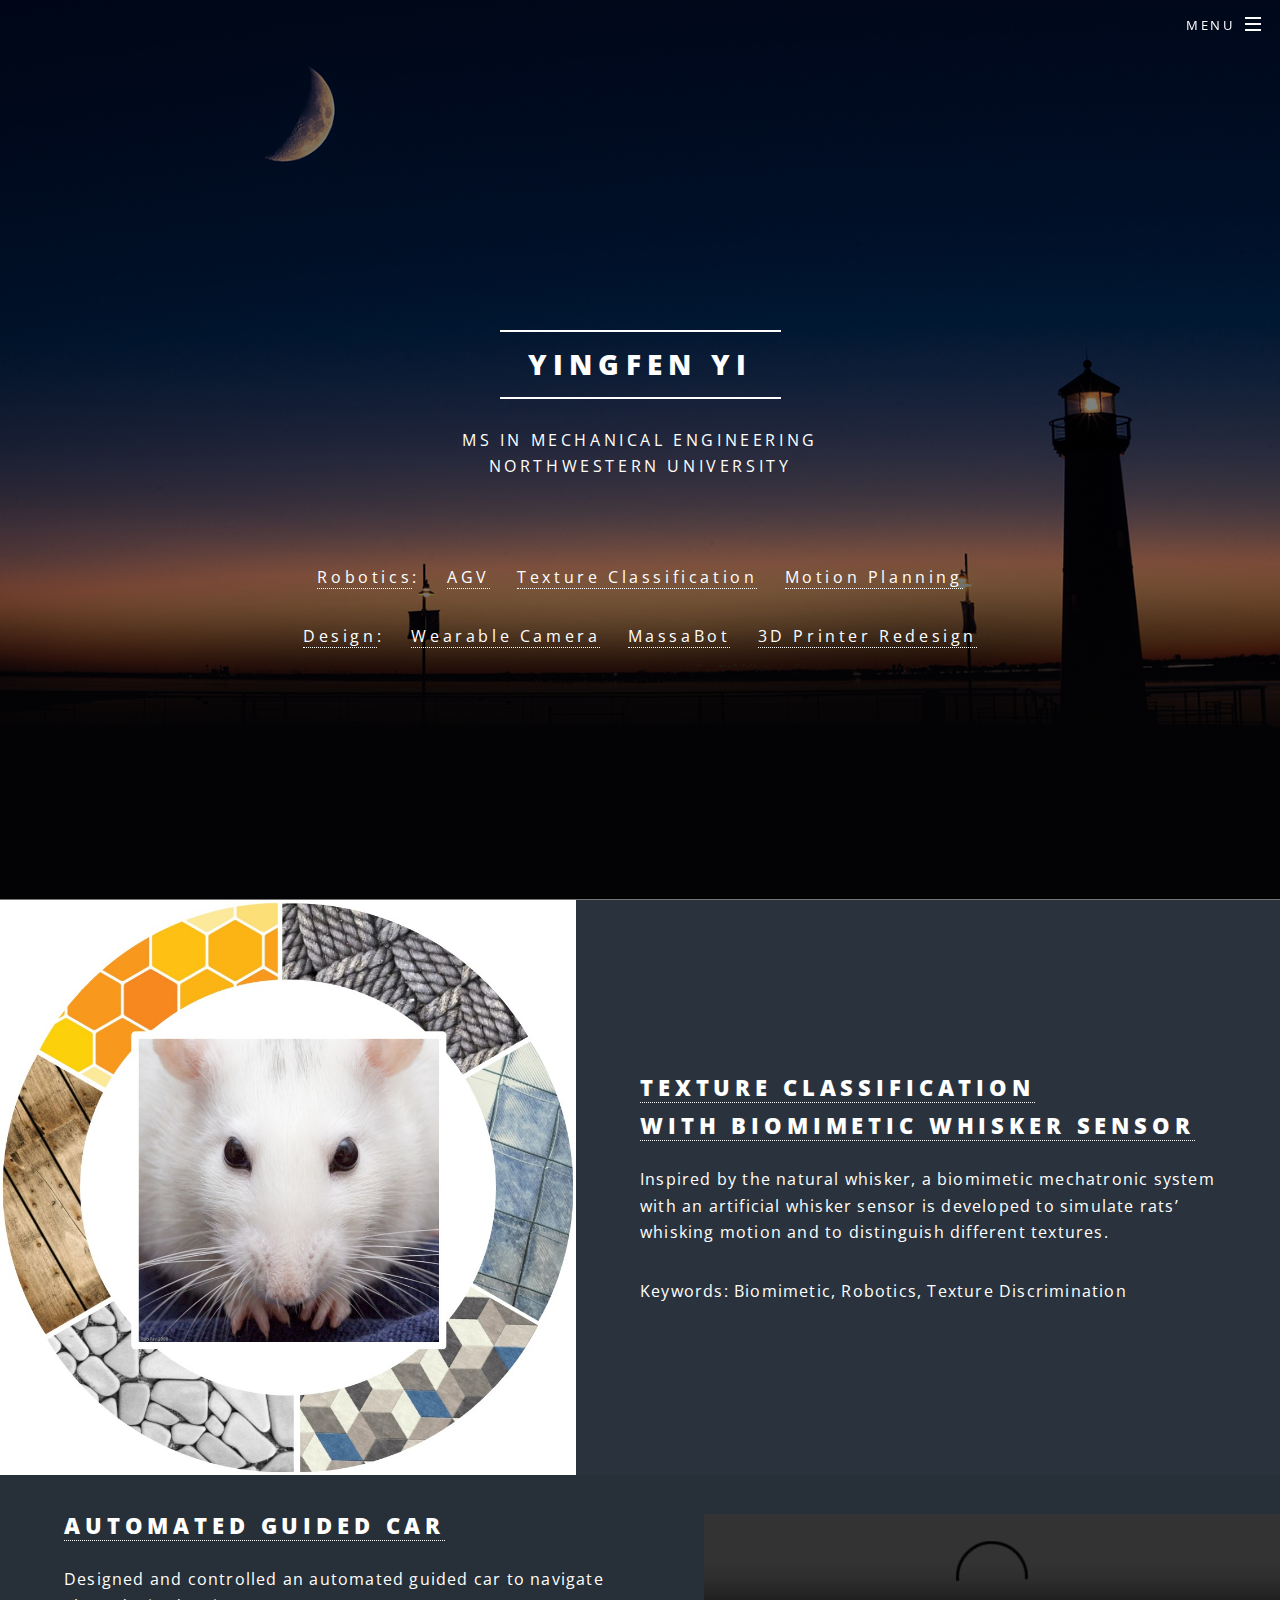
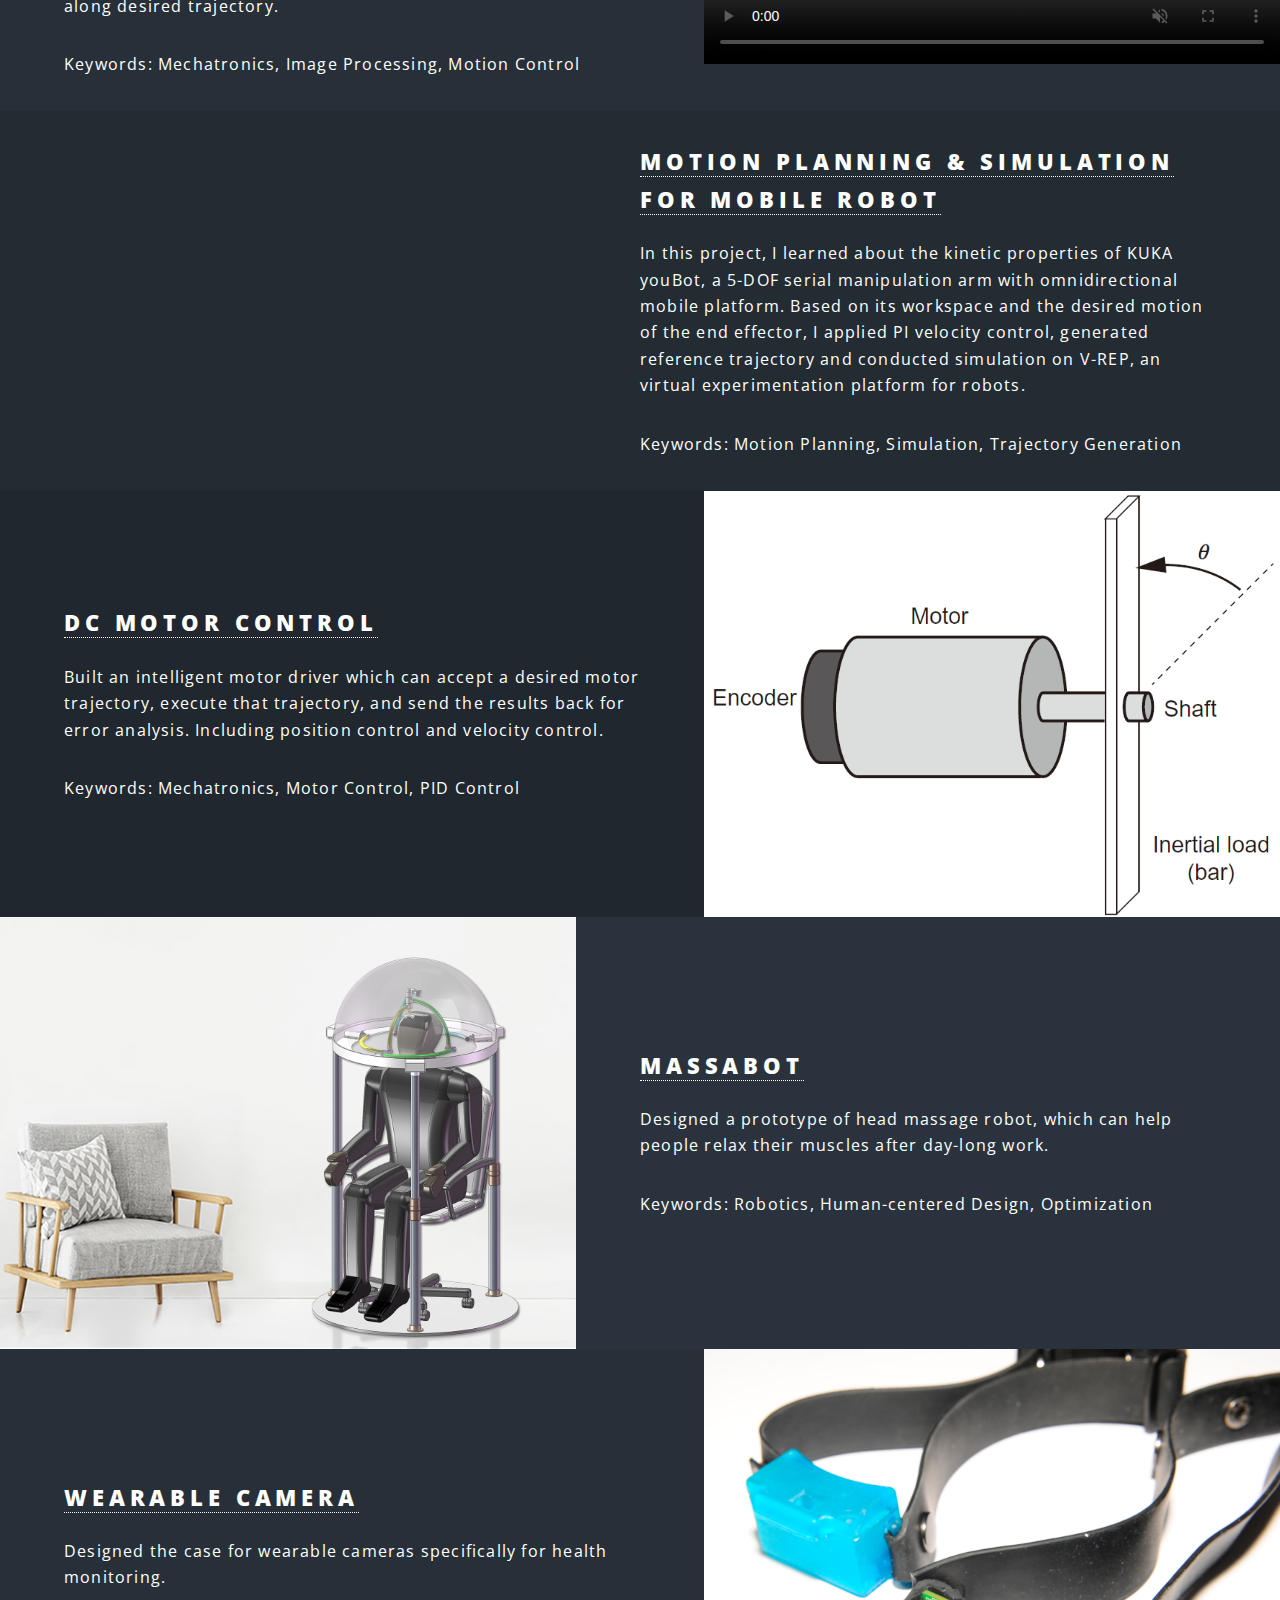
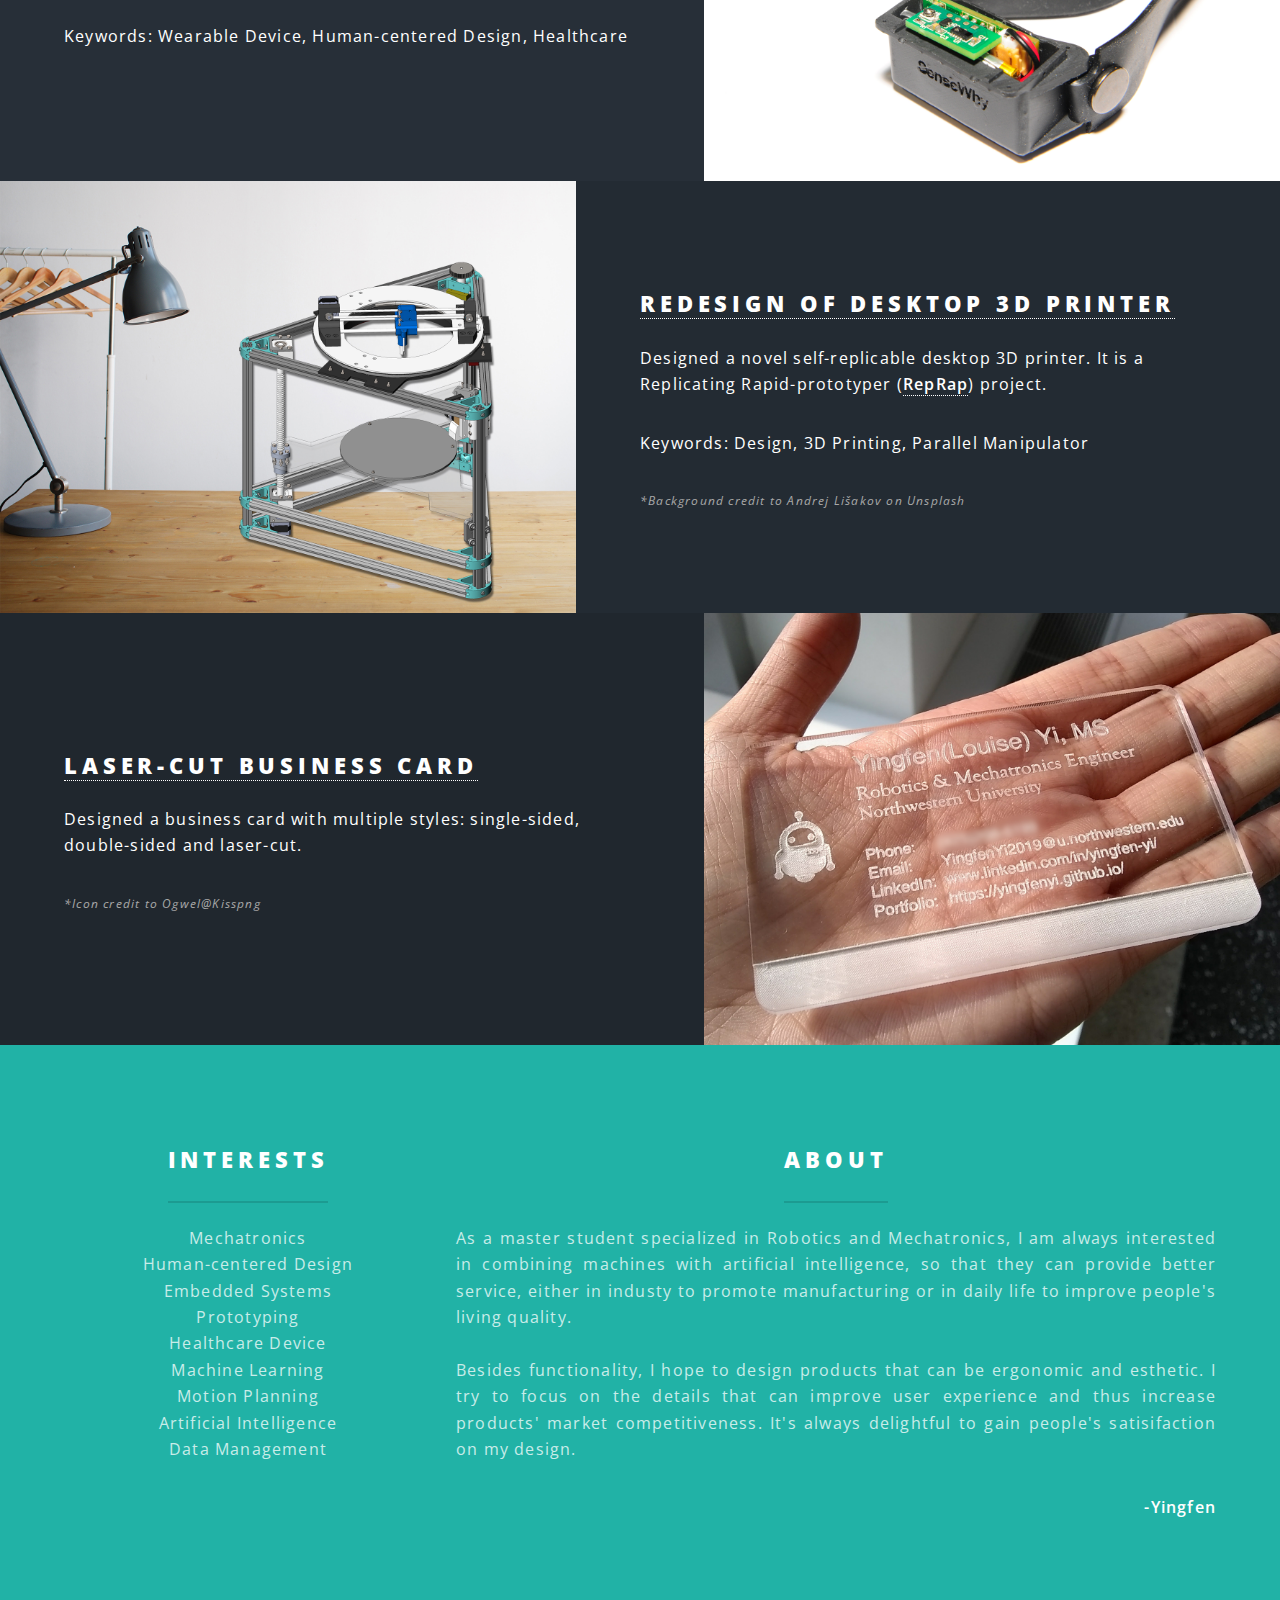
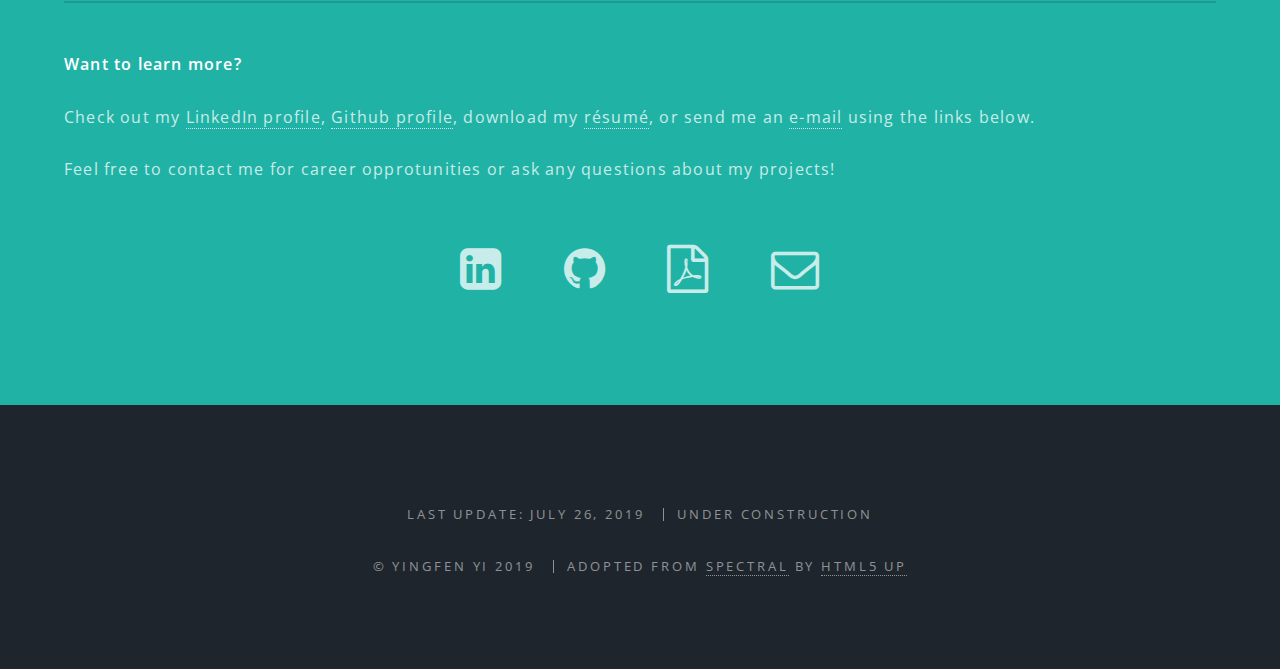
==== commit ab7c19c7: "Add card section" ====
--- a/index.html
+++ b/index.html
@@ -138,10 +138,19 @@
 					<h2><a href = "RepRap.html">Redesign of Desktop 3D printer</a></h2>
 					<p>
 						Designed a novel self-replicable desktop 3D printer. It is a Replicating Rapid-prototyper (<a href="https://reprap.org/wiki/RepRap"><b>RepRap</b></a>) project. <br>
-						Based on parallel manipulator, 
+						<!-- Based on parallel manipulator,  -->
 					</p>
 					<p>Keywords: Design, 3D Printing, Parallel Manipulator</p>
 					<p class="comment">*Background credit to Andrej Lišakov on Unsplash</p>
+				</div>
+			</section>
+			<section id="Card" class="spotlight">
+				<div class="image"><img src="images/Card/Laser-cut.jpg" alt="" /></div><div class="content">
+					<h2><a href = "Card.html">Laser-cut Business card</a></h2>
+					<p>
+						Designed a business card with multiple styles: single-sided, double-sided and laser-cut.
+					</p>
+					<p class="comment">*Icon credit to Ogwel@Kisspng</p>
 				</div>
 			</section>
 		</section>
@@ -202,7 +211,7 @@
 
 		</ul> -->
 		<ul class="copyright">
-			<li>Last Update: July 8, 2019</li>
+			<li>Last Update: July 26, 2019</li>
 			<li>Under Construction</li>
 		</ul>
 		<ul class="copyright">
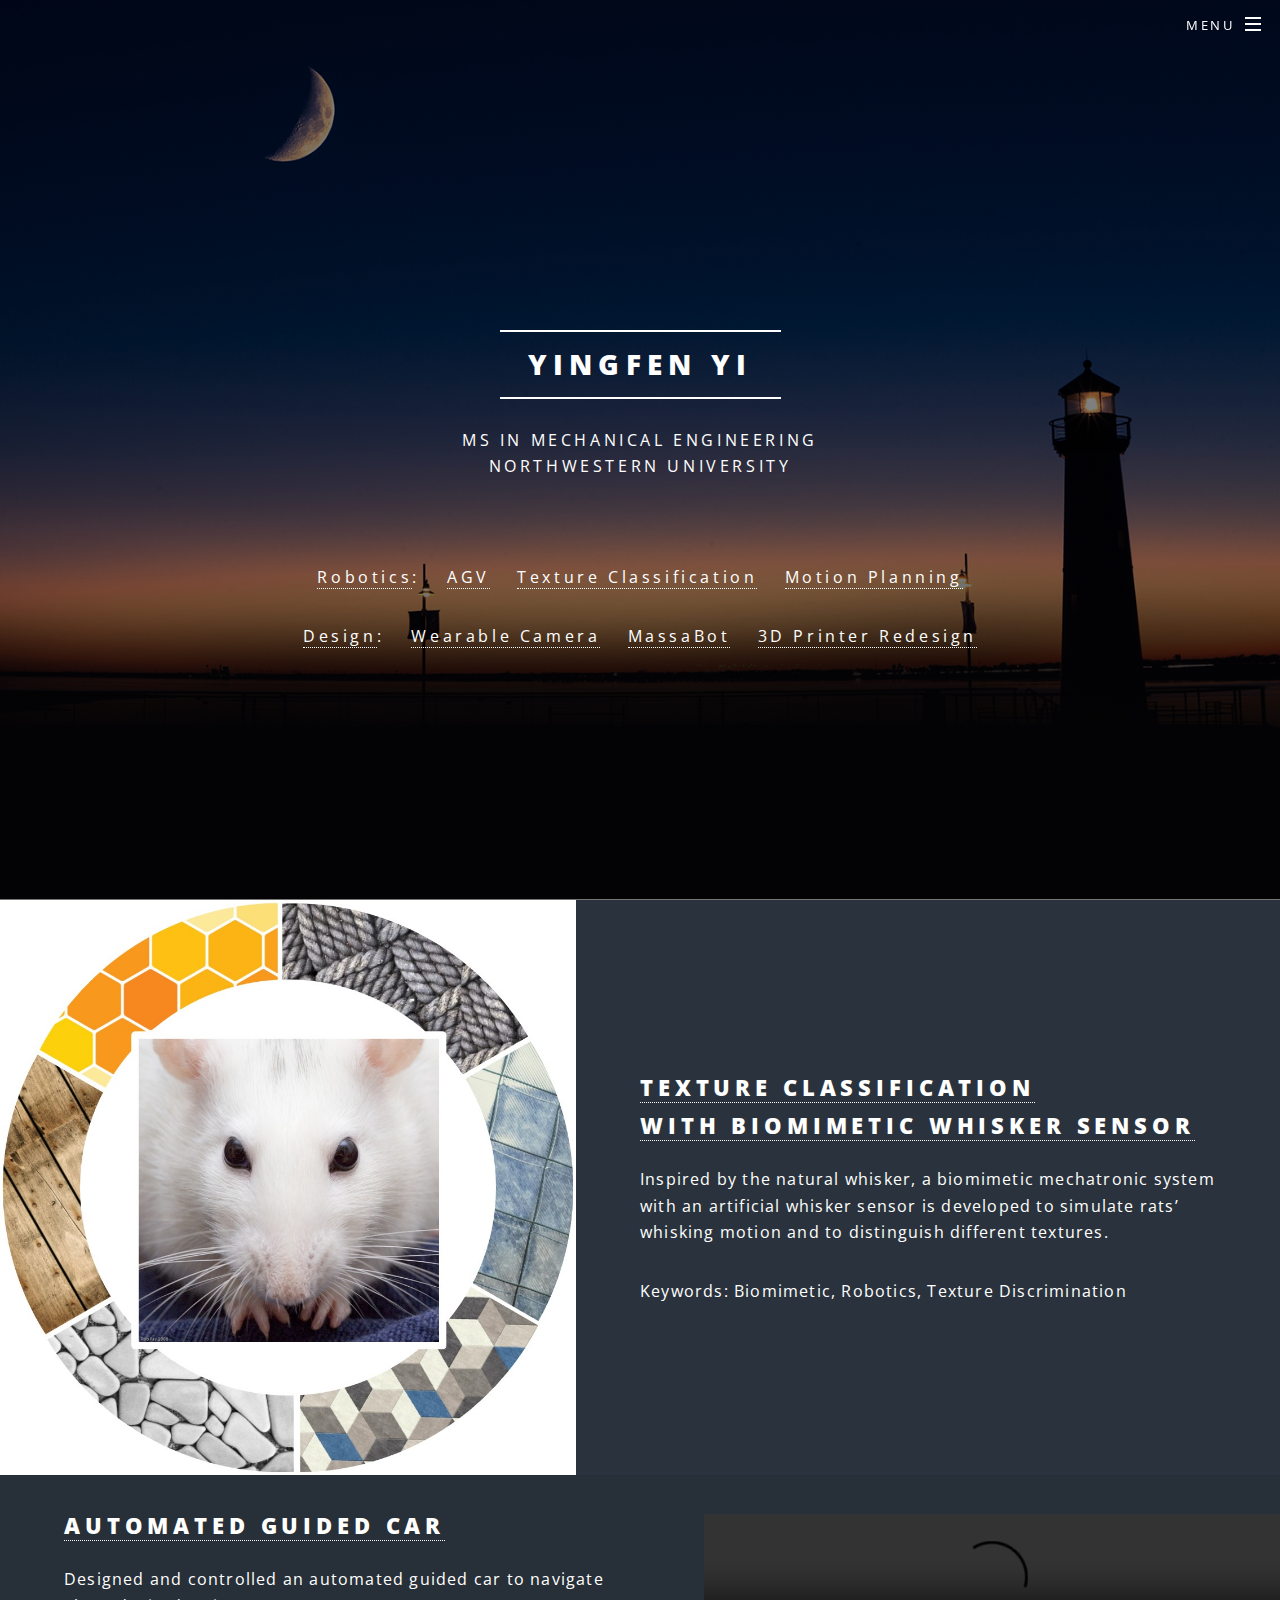
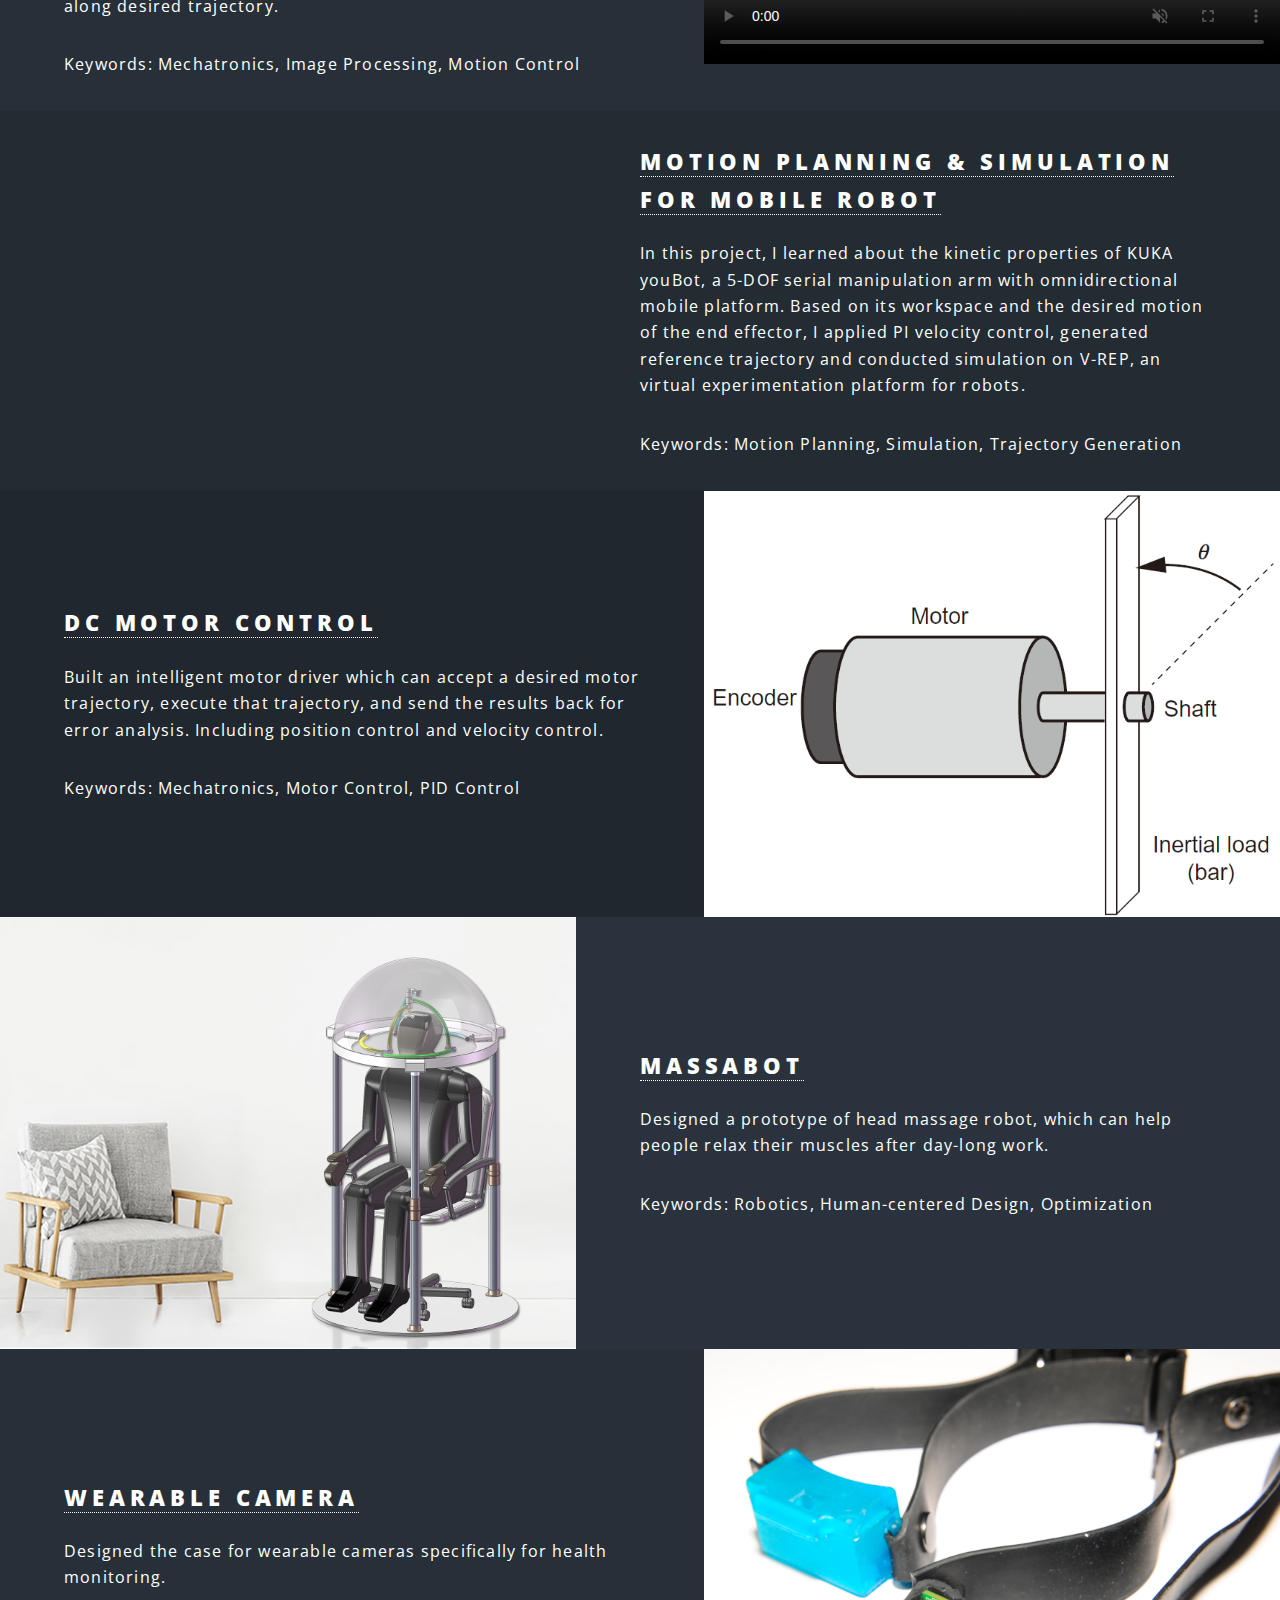
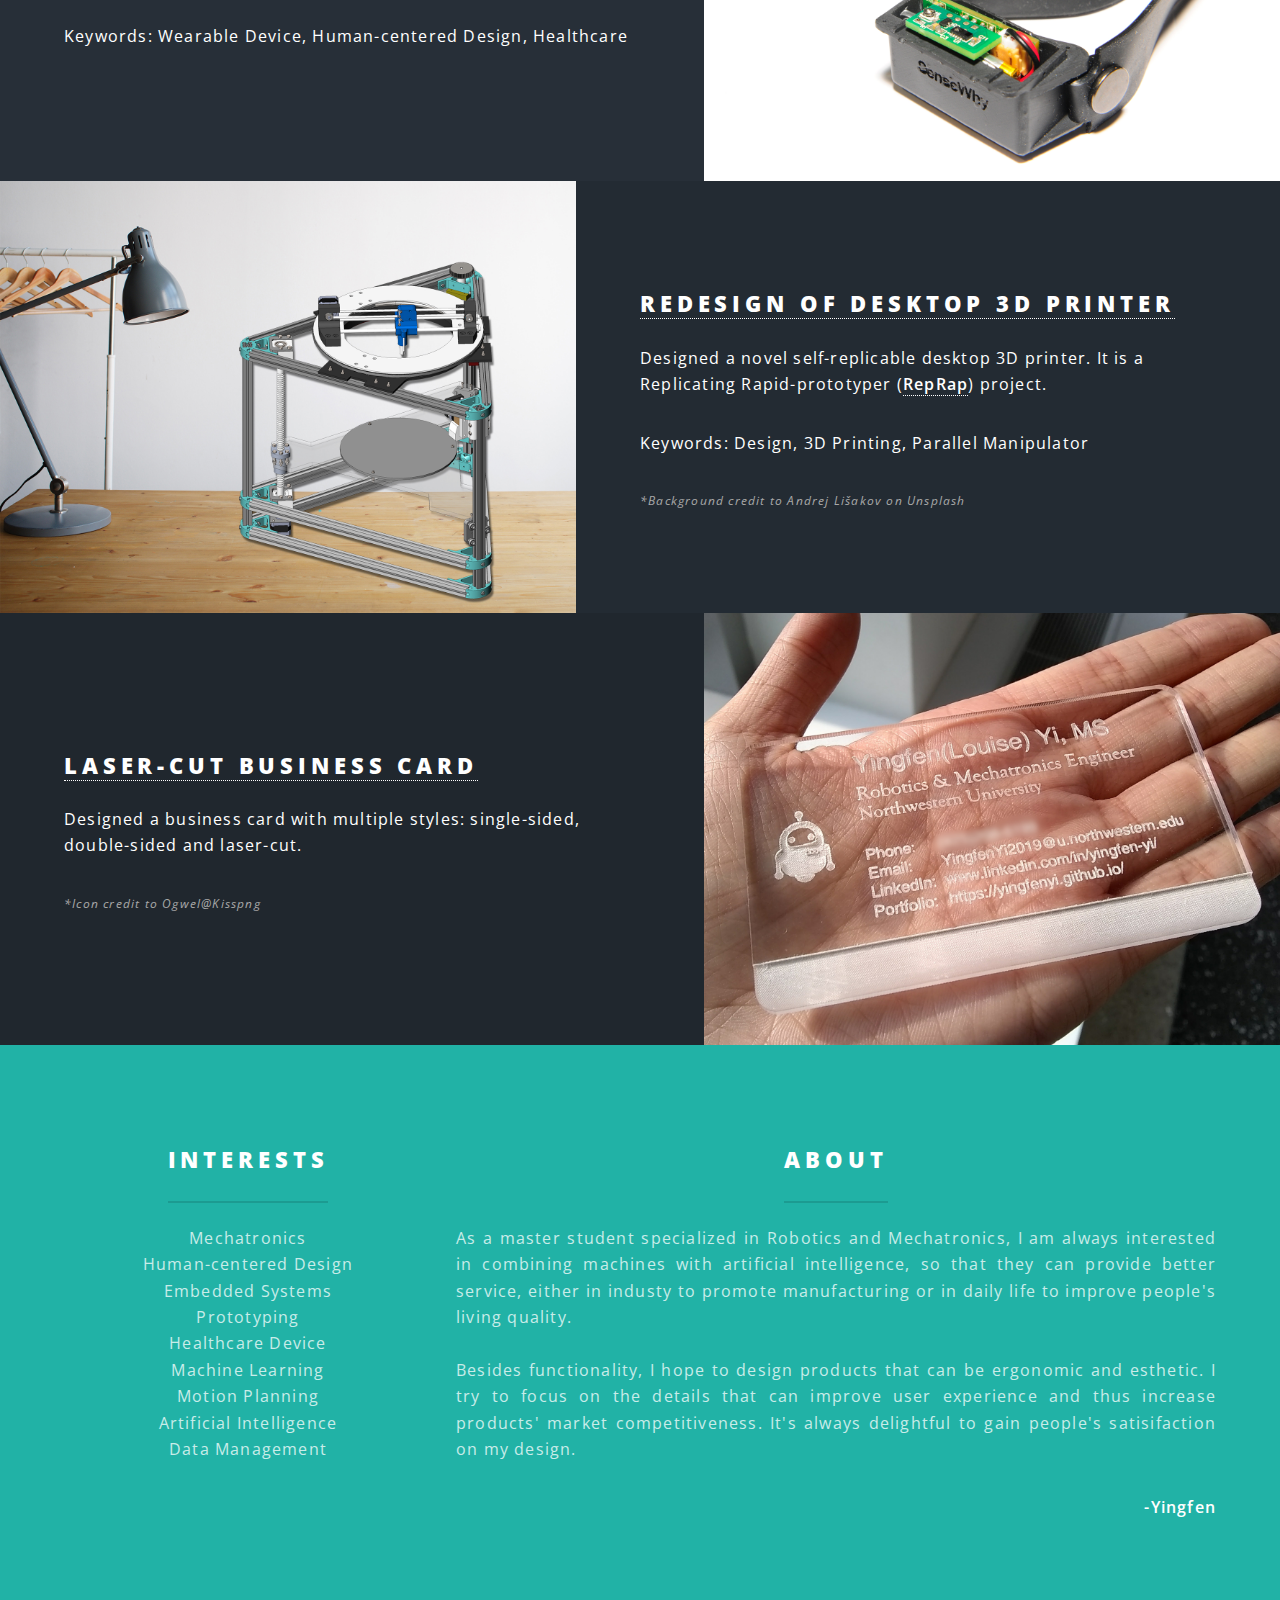
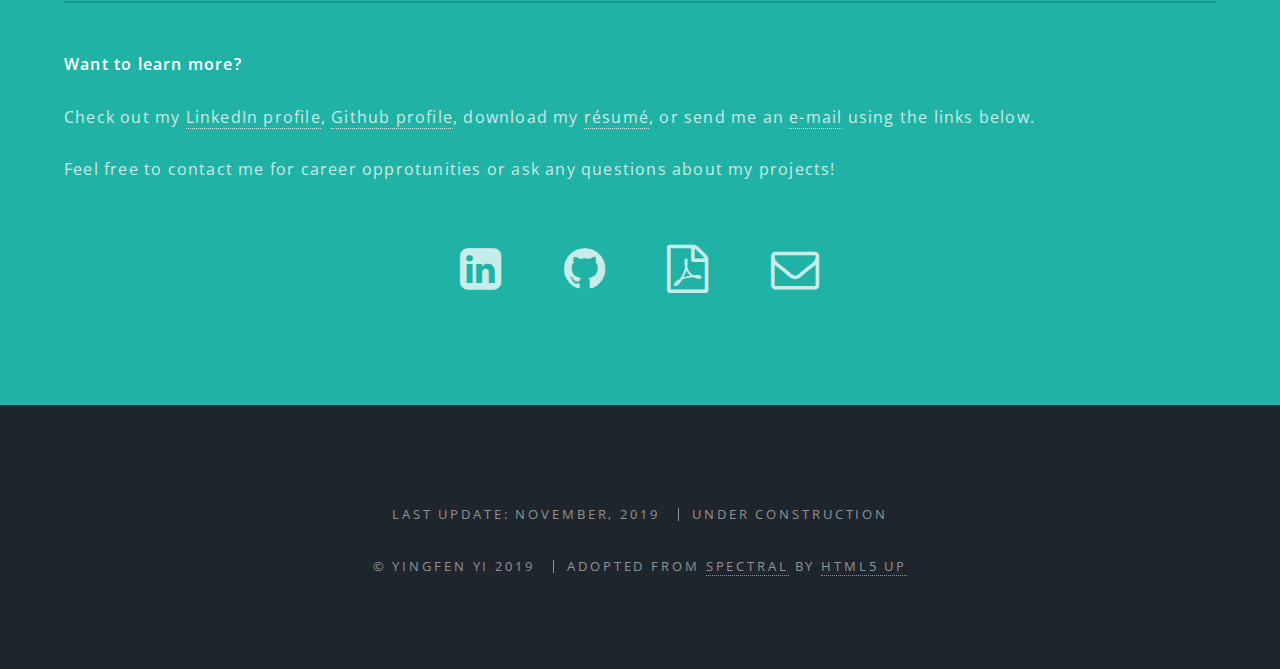
==== commit cc1b911f: "update reprap sec" ====
--- a/index.html
+++ b/index.html
@@ -211,7 +211,7 @@
 
 		</ul> -->
 		<ul class="copyright">
-			<li>Last Update: July 26, 2019</li>
+			<li>Last Update: November, 2019</li>
 			<li>Under Construction</li>
 		</ul>
 		<ul class="copyright">
